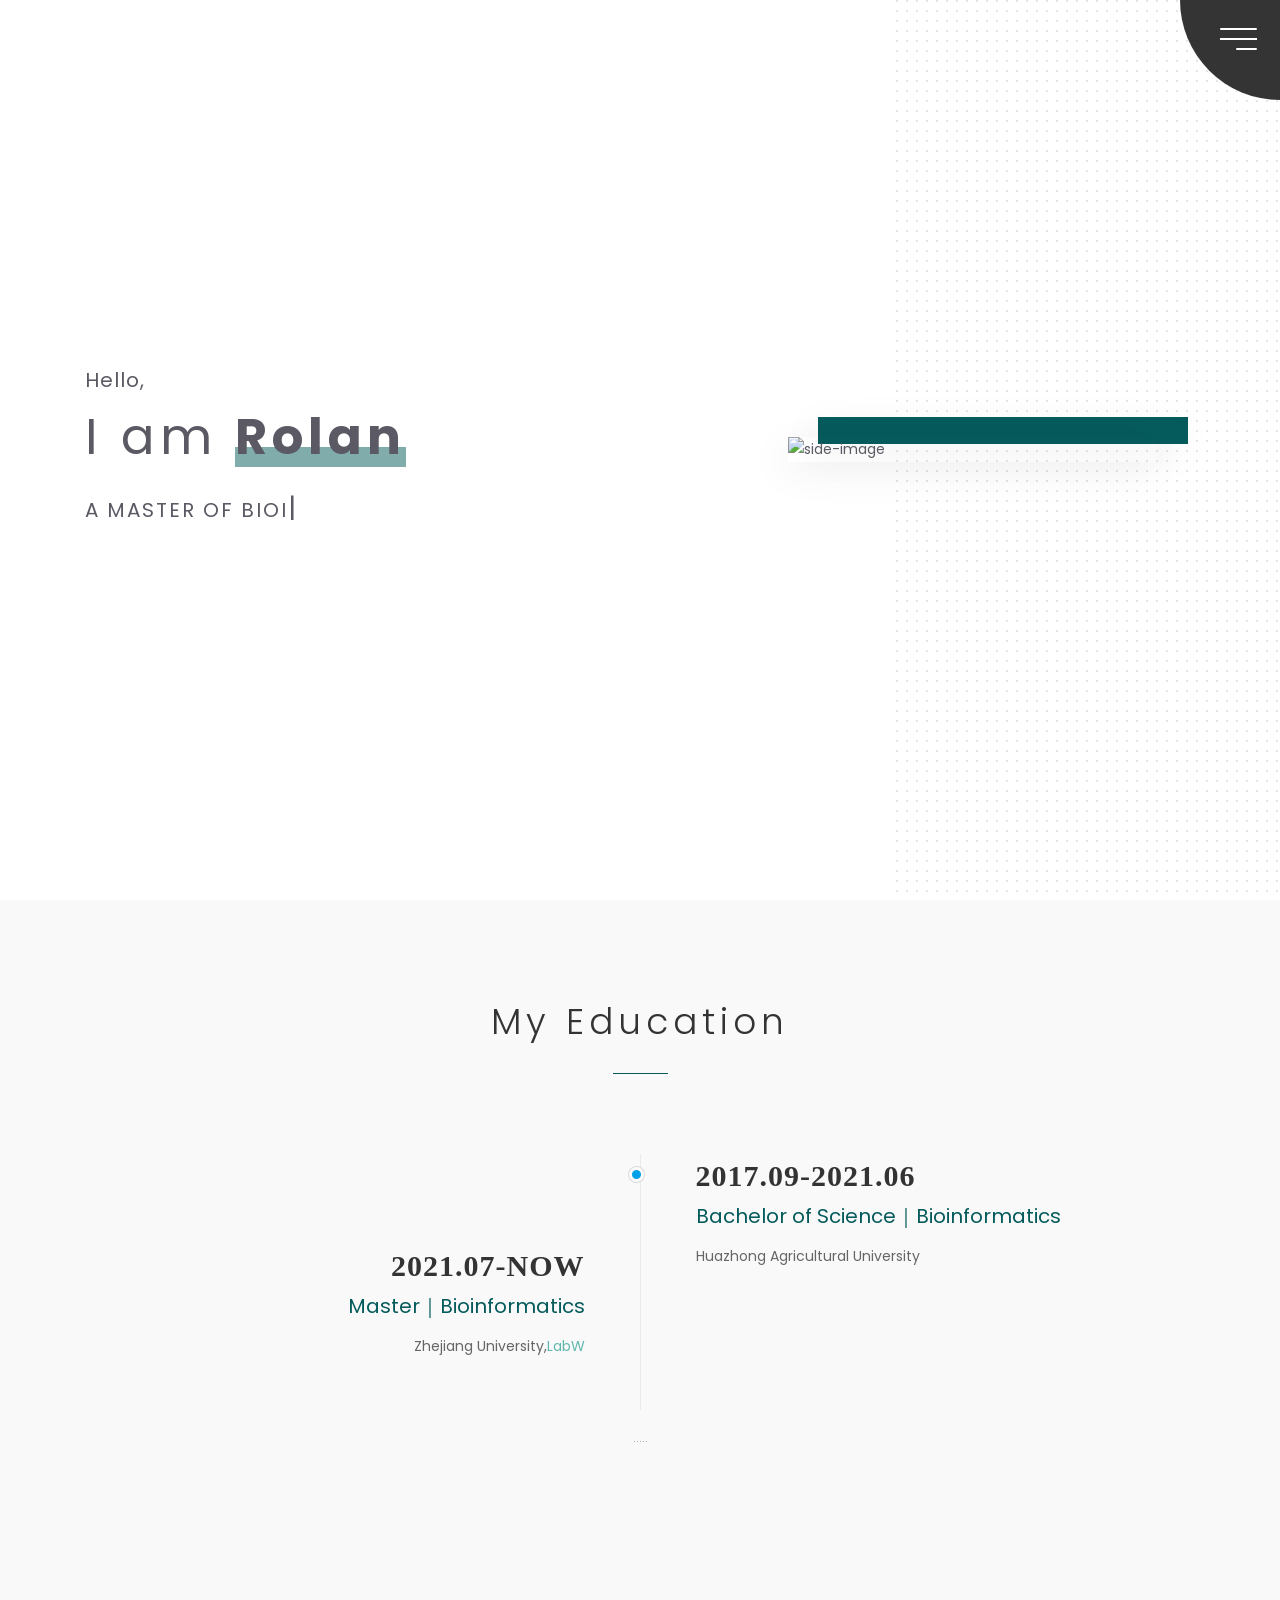
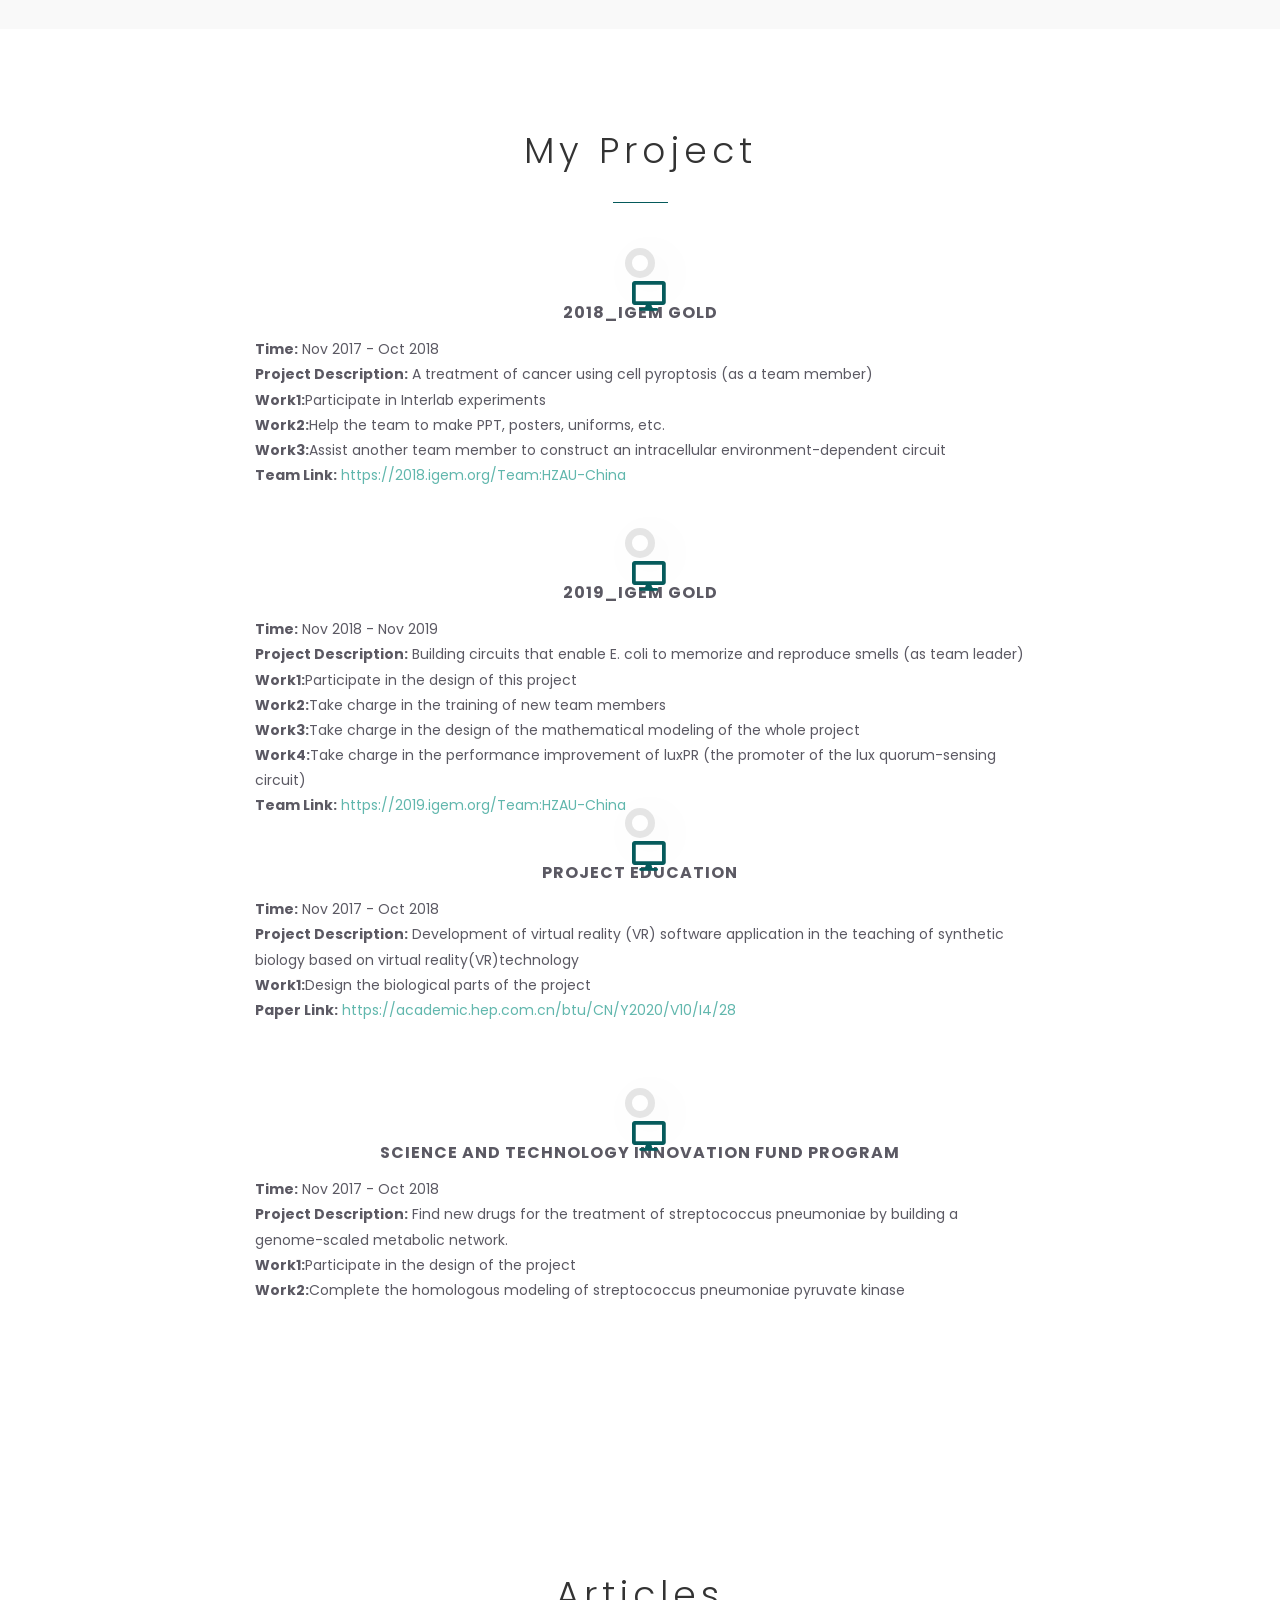
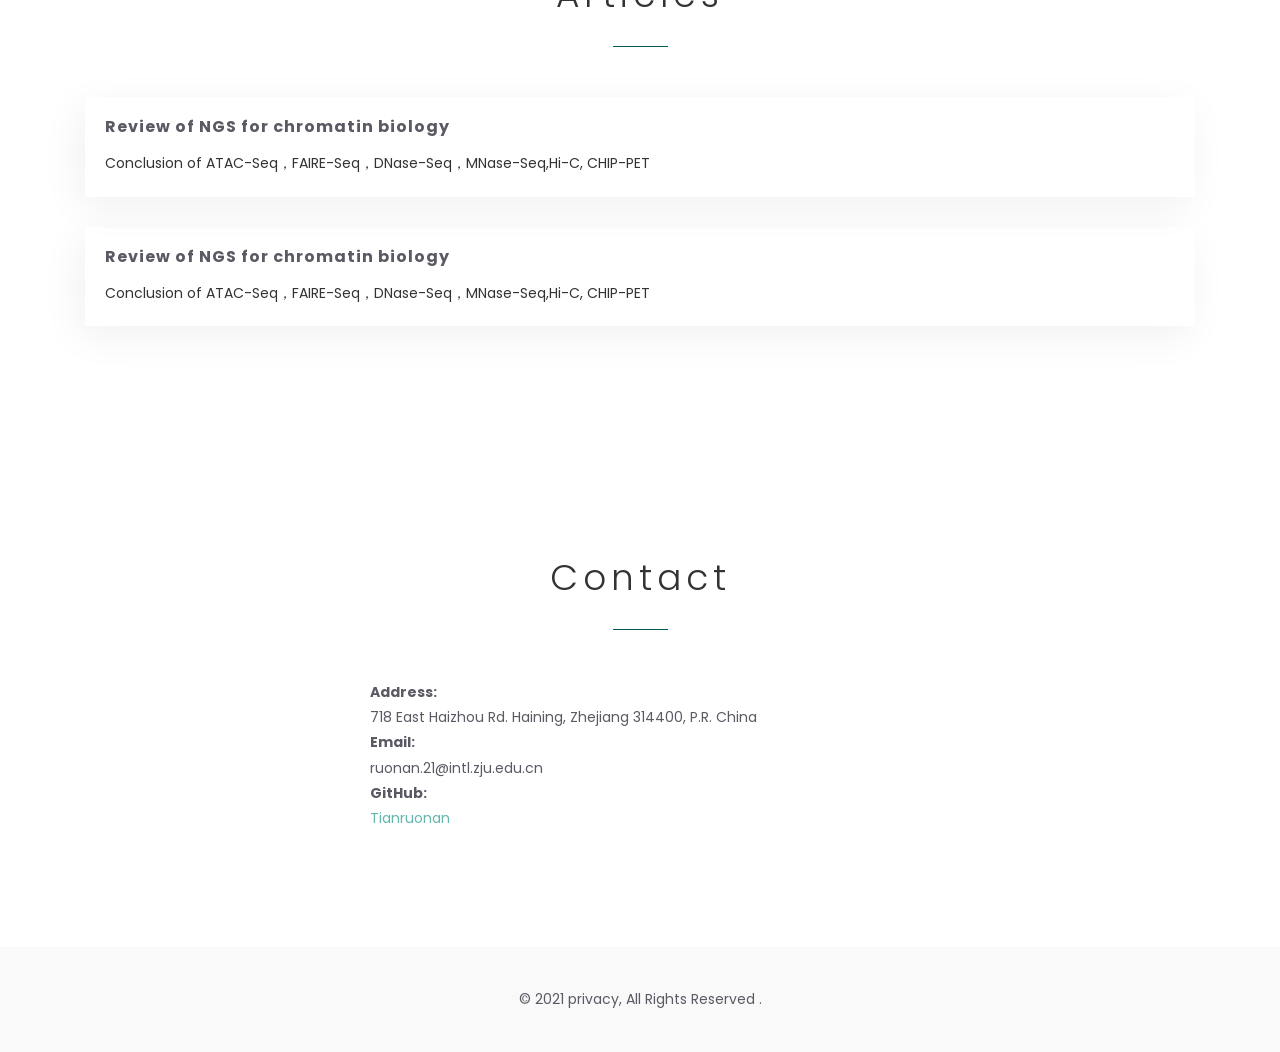
==== index.html @ eda4f37c "Add files via upload" ====
﻿<!DOCTYPE html>
<html lang="en">
<head>
	<meta charset="UTF-8">
	<title>Rolan</title>
	<!-- CSS -->
	<link rel="stylesheet" href="bootstrap/css/bootstrap.min.css">
	<!-- Font Awesome CSS -->
	<link href="css/all.css" rel="stylesheet" media="screen">
	<!--[if lte IE 7]> 
		<script src="js/icons-lte-ie7.js"></script>
	<![endif]-->
	<link href="css/vendor.css" rel="stylesheet">
	<!-- Tigris styles CSS -->
	<link href="css/Tigris.css" rel="stylesheet" media="screen">
	<link href="css/custom.css" rel="stylesheet" media="screen">
	<!--timeline css-->
	<link rel="stylesheet" href="css/time.css">
</head>
<body>

	<!-- Preloader : Start -->

	<div id="loading">
		<div id="loading-center">
			<div class="spinner-grow" role="status">
			  <span class="sr-only">Loading...</span>
			</div>
		</div>
	</div>

	<!-- Preloader : End  -->


	<div class="menu-wrapper">
		<button class="hamburger-menu">
			<span class='hamburger'></span>
			<span class='hamburger-overlay'></span>	
		</button>
		<div class="Menu ham-tilt">
			<ul class="Menu-list" >
				<li class="Menu-list-item">
					<a href="#home">Home</a>
				</li>
				<li class="Menu-list-item">
					<a href="#education">Education</a>
				</li>
				<li class="Menu-list-item">
					<a href="#project">Project</a>
				</li>
				<li class="Menu-list-item">
					<a href="#blog">Blog</a>
				</li>
				<li class="Menu-list-item">
					<a href="#contact">Contact</a>
				</li>
			</ul>
		</div>
	</div>

	<!-- Home Banner : Start -->

	<section id="home" class="home-banner module-image js-height-full">
		
		<div class="hero-banner-content d-flex align-items-center">
			<div class="container">
				<div class="d-table">
					<div class="hero-banner-left d-table-cell w-60 v-align-middle">
						<div class="intro">
							<h3>Hello,</h3>
							<h1>I am <span>Rolan</span></h1>
							<p class="typed" data-elements="Master of Bioinformatics.,Fungirl., Coder">A </p>
						</div>
					</div>
					<div class="hero-banner-right d-table-cell w-40 v-align-middle">
						<div class="hero-right"  id="scene">
							<img  data-depth="0.5" src="images/about.jpg" alt="side-image">
							<span data-depth="1"></span>
						</div>
					</div>
				</div>
			</div>
		</div>	
		
		<canvas class="background"></canvas>
	
	</section>

	<!-- Home Banner : End -->

	<!-- education start -->

	<section id="education" class="module module-gray">
		<div class="container">
			<div class="row">

				<div class="module-header wow fadeInUp">
					<h2 class="module-title"> My Education </h2>
					<div class="module-line"></div>
				</div>

			</div><!-- .row -->
			<!-- timeline start-->
			<div class="about2">
				<div class="wrapper clearfix-time">
					<ul class="clearfix-time">
						<li>
							<h4 class="f30">2017.09-2021.06</h4>
							<span class="span">Bachelor of Science｜Bioinformatics</span>
							<p class="f14">Huazhong Agricultural University</p>
						</li>
						<li>
							<h4 class="f30">2021.07-Now</h4>
							<span class="span">Master｜Bioinformatics</span>
							<p class="f14">Zhejiang University,<a href="https://labw.org/" ><font color="#61b7ad">LabW</font></a></p>
					</ul>
					<div class="future">.....</div>
				</div>
			</div>
			<!-- timeline end-->

		</div><!-- .contaier -->

	</section>

	<!-- education end -->

	<!-- project start -->

	<section id="project" class="module">
		<div class="container">

			<div class="module-header wow fadeInUp">
				<h2 class="module-title"> My Project </h2>
				<div class="module-line"></div>
			</div>

			<div class="row">
				<!--2018_iGEM start-->
				<div class="col-md-6 col-lg-12">
					<div class="iconbox wow fadeInUp">
						<div class="iconbox-icon">
							<i class="fas fa-desktop"></i>
						</div>
						<div class="iconbox-text">
							<h3 class="iconbox-title">2018_iGEM Gold</h3>
							<div class="iconbox-desc">
								<ul class="list-unstyled">
									<li class="text-left"><b>Time:</b> Nov 2017 - Oct 2018</li>
									<li class="text-left"><b>Project Description:</b> A treatment of cancer using cell pyroptosis (as a team member)</li>
									<li class="text-left"><b>Work1:</b>Participate in Interlab experiments</li>
									<li class="text-left"><b>Work2:</b>Help the team to make PPT, posters, uniforms, etc.</li>
									<li class="text-left"><b>Work3:</b>Assist another team member to construct an intracellular environment-dependent circuit</li>
									<li class="text-left"><b>Team Link:</b><a href="http://2018.igem.org/Team:HZAU-China"></a> <font color="#61b7ad"> https://2018.igem.org/Team:HZAU-China</font></li>
									
								  </ul>
							</div>
						</div>
					</div>
				</div>
				<!--2018_iGEM end-->
				<!--2019_iGEM start-->
				<div class="col-md-6 col-lg-12">
					<div class="iconbox wow fadeInUp">
						<div class="iconbox-icon">
							<i class="fas fa-desktop"></i>
						</div>
						<div class="iconbox-text">
							<h3 class="iconbox-title">2019_iGEM Gold</h3>
							<div class="iconbox-desc">
								<ul class="list-unstyled">
									<li class="text-left"><b>Time:</b> Nov 2018 - Nov 2019</li>
									<li class="text-left"><b>Project Description:</b> Building circuits that enable E. coli to memorize and reproduce smells (as team leader)</li>
									<li class="text-left"><b>Work1:</b>Participate in the design of this project</li>
									<li class="text-left"><b>Work2:</b>Take charge in the training of new team members</li>
									<li class="text-left"><b>Work3:</b>Take charge in the design of the mathematical modeling of the whole project</li>
									<li class="text-left"><b>Work4:</b>Take charge in the performance improvement of luxPR (the promoter of the lux quorum-sensing circuit)</li>
									<li class="text-left"><b>Team Link:</b><a href="http://2018.igem.org/Team:HZAU-China"></a> <font color="#61b7ad"> https://2019.igem.org/Team:HZAU-China</font></li>
								  </ul>
							</div>
						</div>
					</div>
				</div>
				<!--2019_iGEM end-->
				<!--vr start-->
				<div class="col-md-6 col-lg-12">
					<div class="iconbox wow fadeInUp">
						<div class="iconbox-icon">
							<i class="fas fa-desktop"></i>
						</div>
						<div class="iconbox-text">
							<h3 class="iconbox-title">Project education</h3>
							<div class="iconbox-desc">
								<ul class="list-unstyled">
									<li class="text-left"><b>Time:</b> Nov 2017 - Oct 2018</li>
									<li class="text-left"><b>Project Description:</b> Development of virtual reality (VR) software application in the teaching of synthetic biology based on virtual reality(VR)technology</li>
									<li class="text-left"><b>Work1:</b>Design the biological parts of the project</li>
									<li class="text-left"><b>Paper Link:</b><a href="https://academic.hep.com.cn/btu/CN/Y2020/V10/I4/28"></a> <font color="#61b7ad"> https://academic.hep.com.cn/btu/CN/Y2020/V10/I4/28</font></li>   
								  </ul>
							</div>
						</div>
					</div>
				</div>
				<!--vr end-->
				<!--srf start-->
				<div class="col-md-6 col-lg-12">
					<div class="iconbox wow fadeInUp">
						<div class="iconbox-icon">
							<i class="fas fa-desktop"></i>
						</div>
						<div class="iconbox-text">
							<h3 class="iconbox-title">Science and Technology Innovation Fund program</h3>
							<div class="iconbox-desc">
								<ul class="list-unstyled">
									<li class="text-left"><b>Time:</b> Nov 2017 - Oct 2018</li>
									<li class="text-left"><b>Project Description:</b> Find new drugs for the treatment of streptococcus pneumoniae by building a genome-scaled metabolic network.</li>
									<li class="text-left"><b>Work1:</b>Participate in the design of the project</li>
									<li class="text-left"><b>Work2:</b>Complete the homologous modeling of streptococcus pneumoniae pyruvate kinase</li>
								  </ul>
							</div>
						</div>
					</div>
				</div>
				<!--srf end-->

			</div><!-- .row -->
		</div><!-- .container -->
	</section>

	<!-- project end -->

	<!-- Blog start -->

	<section id="blog" class="module blog ">
		<div class="container">

			<div class="module-header wow fadeInUp">
				<h2 class="module-title"> Articles </h2>
				<div class="module-line"></div>
			</div>

			<div class="row">
				<div class="col-sm-12">
					<a href="./Review of NGS for chromatin biology.pdf" class="blogList wow fadeInUp">
						<div class="blogList-desc">
							<h3>Review of NGS for chromatin biology</h3>
							<p>Conclusion of ATAC-Seq，FAIRE-Seq，DNase-Seq，MNase-Seq,Hi-C, CHIP-PET</p>
						</div>
					</a>
				</div>
								<div class="col-sm-12">
					<a href="./Review of NGS for chromatin biology.pdf" class="blogList wow fadeInUp">
						<div class="blogList-desc">
							<h3>Review of NGS for chromatin biology</h3>
							<p>Conclusion of ATAC-Seq，FAIRE-Seq，DNase-Seq，MNase-Seq,Hi-C, CHIP-PET</p>
						</div>
					</a>
				</div>

			</div>
		</div><!-- .container -->
	</section>

	<!-- Blog end -->

	<!-- Contact start -->

	<section id="contact" class="module ">
		<div class="container">

			<div class="module-header wow fadeInUp">
				<h2 class="module-title"> Contact </h2>
				<div class="module-line"></div>
			</div>


			<div class="row">

				<div class="col-md-6 offset-md-3">
					<address>
						<strong>Address:</strong><br>
						718 East Haizhou Rd.
						Haining, Zhejiang 314400, P.R. China<br>
						<strong>Email:</strong><br>
						<abbr title="Email"></abbr> ruonan.21@intl.zju.edu.cn<br>
						<strong>GitHub:</strong><br>
						<a href="https://github.com/RuonanTian" ><font color="#61b7ad">Tianruonan</font></a>
	
						<br>

					  </address>
				</div>

			</div><!-- .row -->
		</div><!-- .container -->
	</section>

	<!-- Contact end -->

	<!-- Footer start -->

	<footer id="footer" class="module-gray">
		<div class="container">
			<div class="row">

				<div class="col-sm-12">

					<p class="copyright wow fadeInUp">
						© 2021 privacy, All Rights <a href=#>Reserved </a>.
					</p>

				</div>

			</div><!-- .row -->
		</div><!-- .container -->
	</footer>

	<!-- Footer end -->

	<!-- Scroll-up -->

	<div class="scroll-up">
		<a href="#home" id="scroll-up"><i class="fas fa-arrow-up"></i></a>
	</div>

	<!-- Javascript files -->

	<script src="js/vendor.js"></script>
	
	<!-- Popper JS -->
	<script src="bootstrap/js/popper.js"></script>

	<!-- Latest compiled JavaScript -->
	<script src="bootstrap/js/bootstrap.min.js"></script>

	<!-- Custom scripts -->
	<script src="js/custom.js"></script>
	<script src="js/custom-shuffle-init.js"></script>

</body>
</html>
---- css/all.css ----
.fa,
.fas,
.far,
.fal,
.fab {
  -moz-osx-font-smoothing: grayscale;
  -webkit-font-smoothing: antialiased;
  display: inline-block;
  font-style: normal;
  font-variant: normal;
  text-rendering: auto;
  line-height: 1; }

.fa-lg {
  font-size: 1.33333em;
  line-height: 0.75em;
  vertical-align: -.0667em; }

.fa-xs {
  font-size: .75em; }

.fa-sm {
  font-size: .875em; }

.fa-1x {
  font-size: 1em; }

.fa-2x {
  font-size: 2em; }

.fa-3x {
  font-size: 3em; }

.fa-4x {
  font-size: 4em; }

.fa-5x {
  font-size: 5em; }

.fa-6x {
  font-size: 6em; }

.fa-7x {
  font-size: 7em; }

.fa-8x {
  font-size: 8em; }

.fa-9x {
  font-size: 9em; }

.fa-10x {
  font-size: 10em; }

.fa-fw {
  text-align: center;
  width: 1.25em; }

.fa-ul {
  list-style-type: none;
  margin-left: 2.5em;
  padding-left: 0; }
  .fa-ul > li {
    position: relative; }

.fa-li {
  left: -2em;
  position: absolute;
  text-align: center;
  width: 2em;
  line-height: inherit; }

.fa-border {
  border: solid 0.08em #eee;
  border-radius: .1em;
  padding: .2em .25em .15em; }

.fa-pull-left {
  float: left; }

.fa-pull-right {
  float: right; }

.fa.fa-pull-left,
.fas.fa-pull-left,
.far.fa-pull-left,
.fal.fa-pull-left,
.fab.fa-pull-left {
  margin-right: .3em; }

.fa.fa-pull-right,
.fas.fa-pull-right,
.far.fa-pull-right,
.fal.fa-pull-right,
.fab.fa-pull-right {
  margin-left: .3em; }

.fa-spin {
  -webkit-animation: fa-spin 2s infinite linear;
          animation: fa-spin 2s infinite linear; }

.fa-pulse {
  -webkit-animation: fa-spin 1s infinite steps(8);
          animation: fa-spin 1s infinite steps(8); }

@-webkit-keyframes fa-spin {
  0% {
    -webkit-transform: rotate(0deg);
            transform: rotate(0deg); }
  100% {
    -webkit-transform: rotate(360deg);
            transform: rotate(360deg); } }

@keyframes fa-spin {
  0% {
    -webkit-transform: rotate(0deg);
            transform: rotate(0deg); }
  100% {
    -webkit-transform: rotate(360deg);
            transform: rotate(360deg); } }

.fa-rotate-90 {
  -ms-filter: "progid:DXImageTransform.Microsoft.BasicImage(rotation=1)";
  -webkit-transform: rotate(90deg);
          transform: rotate(90deg); }

.fa-rotate-180 {
  -ms-filter: "progid:DXImageTransform.Microsoft.BasicImage(rotation=2)";
  -webkit-transform: rotate(180deg);
          transform: rotate(180deg); }

.fa-rotate-270 {
  -ms-filter: "progid:DXImageTransform.Microsoft.BasicImage(rotation=3)";
  -webkit-transform: rotate(270deg);
          transform: rotate(270deg); }

.fa-flip-horizontal {
  -ms-filter: "progid:DXImageTransform.Microsoft.BasicImage(rotation=0, mirror=1)";
  -webkit-transform: scale(-1, 1);
          transform: scale(-1, 1); }

.fa-flip-vertical {
  -ms-filter: "progid:DXImageTransform.Microsoft.BasicImage(rotation=2, mirror=1)";
  -webkit-transform: scale(1, -1);
          transform: scale(1, -1); }

.fa-flip-horizontal.fa-flip-vertical {
  -ms-filter: "progid:DXImageTransform.Microsoft.BasicImage(rotation=2, mirror=1)";
  -webkit-transform: scale(-1, -1);
          transform: scale(-1, -1); }

:root .fa-rotate-90,
:root .fa-rotate-180,
:root .fa-rotate-270,
:root .fa-flip-horizontal,
:root .fa-flip-vertical {
  -webkit-filter: none;
          filter: none; }

.fa-stack {
  display: inline-block;
  height: 2em;
  line-height: 2em;
  position: relative;
  vertical-align: middle;
  width: 2.5em; }

.fa-stack-1x,
.fa-stack-2x {
  left: 0;
  position: absolute;
  text-align: center;
  width: 100%; }

.fa-stack-1x {
  line-height: inherit; }

.fa-stack-2x {
  font-size: 2em; }

.fa-inverse {
  color: #fff; }

/* Font Awesome uses the Unicode Private Use Area (PUA) to ensure screen
readers do not read off random characters that represent icons */
.fa-500px:before {
  content: "\f26e"; }

.fa-accessible-icon:before {
  content: "\f368"; }

.fa-accusoft:before {
  content: "\f369"; }

.fa-acquisitions-incorporated:before {
  content: "\f6af"; }

.fa-ad:before {
  content: "\f641"; }

.fa-address-book:before {
  content: "\f2b9"; }

.fa-address-card:before {
  content: "\f2bb"; }

.fa-adjust:before {
  content: "\f042"; }

.fa-adn:before {
  content: "\f170"; }

.fa-adobe:before {
  content: "\f778"; }

.fa-adversal:before {
  content: "\f36a"; }

.fa-affiliatetheme:before {
  content: "\f36b"; }

.fa-air-freshener:before {
  content: "\f5d0"; }

.fa-algolia:before {
  content: "\f36c"; }

.fa-align-center:before {
  content: "\f037"; }

.fa-align-justify:before {
  content: "\f039"; }

.fa-align-left:before {
  content: "\f036"; }

.fa-align-right:before {
  content: "\f038"; }

.fa-alipay:before {
  content: "\f642"; }

.fa-allergies:before {
  content: "\f461"; }

.fa-amazon:before {
  content: "\f270"; }

.fa-amazon-pay:before {
  content: "\f42c"; }

.fa-ambulance:before {
  content: "\f0f9"; }

.fa-american-sign-language-interpreting:before {
  content: "\f2a3"; }

.fa-amilia:before {
  content: "\f36d"; }

.fa-anchor:before {
  content: "\f13d"; }

.fa-android:before {
  content: "\f17b"; }

.fa-angellist:before {
  content: "\f209"; }

.fa-angle-double-down:before {
  content: "\f103"; }

.fa-angle-double-left:before {
  content: "\f100"; }

.fa-angle-double-right:before {
  content: "\f101"; }

.fa-angle-double-up:before {
  content: "\f102"; }

.fa-angle-down:before {
  content: "\f107"; }

.fa-angle-left:before {
  content: "\f104"; }

.fa-angle-right:before {
  content: "\f105"; }

.fa-angle-up:before {
  content: "\f106"; }

.fa-angry:before {
  content: "\f556"; }

.fa-angrycreative:before {
  content: "\f36e"; }

.fa-angular:before {
  content: "\f420"; }

.fa-ankh:before {
  content: "\f644"; }

.fa-app-store:before {
  content: "\f36f"; }

.fa-app-store-ios:before {
  content: "\f370"; }

.fa-apper:before {
  content: "\f371"; }

.fa-apple:before {
  content: "\f179"; }

.fa-apple-alt:before {
  content: "\f5d1"; }

.fa-apple-pay:before {
  content: "\f415"; }

.fa-archive:before {
  content: "\f187"; }

.fa-archway:before {
  content: "\f557"; }

.fa-arrow-alt-circle-down:before {
  content: "\f358"; }

.fa-arrow-alt-circle-left:before {
  content: "\f359"; }

.fa-arrow-alt-circle-right:before {
  content: "\f35a"; }

.fa-arrow-alt-circle-up:before {
  content: "\f35b"; }

.fa-arrow-circle-down:before {
  content: "\f0ab"; }

.fa-arrow-circle-left:before {
  content: "\f0a8"; }

.fa-arrow-circle-right:before {
  content: "\f0a9"; }

.fa-arrow-circle-up:before {
  content: "\f0aa"; }

.fa-arrow-down:before {
  content: "\f063"; }

.fa-arrow-left:before {
  content: "\f060"; }

.fa-arrow-right:before {
  content: "\f061"; }

.fa-arrow-up:before {
  content: "\f062"; }

.fa-arrows-alt:before {
  content: "\f0b2"; }

.fa-arrows-alt-h:before {
  content: "\f337"; }

.fa-arrows-alt-v:before {
  content: "\f338"; }

.fa-artstation:before {
  content: "\f77a"; }

.fa-assistive-listening-systems:before {
  content: "\f2a2"; }

.fa-asterisk:before {
  content: "\f069"; }

.fa-asymmetrik:before {
  content: "\f372"; }

.fa-at:before {
  content: "\f1fa"; }

.fa-atlas:before {
  content: "\f558"; }

.fa-atlassian:before {
  content: "\f77b"; }

.fa-atom:before {
  content: "\f5d2"; }

.fa-audible:before {
  content: "\f373"; }

.fa-audio-description:before {
  content: "\f29e"; }

.fa-autoprefixer:before {
  content: "\f41c"; }

.fa-avianex:before {
  content: "\f374"; }

.fa-aviato:before {
  content: "\f421"; }

.fa-award:before {
  content: "\f559"; }

.fa-aws:before {
  content: "\f375"; }

.fa-baby:before {
  content: "\f77c"; }

.fa-baby-carriage:before {
  content: "\f77d"; }

.fa-backspace:before {
  content: "\f55a"; }

.fa-backward:before {
  content: "\f04a"; }

.fa-balance-scale:before {
  content: "\f24e"; }

.fa-ban:before {
  content: "\f05e"; }

.fa-band-aid:before {
  content: "\f462"; }

.fa-bandcamp:before {
  content: "\f2d5"; }

.fa-barcode:before {
  content: "\f02a"; }

.fa-bars:before {
  content: "\f0c9"; }

.fa-baseball-ball:before {
  content: "\f433"; }

.fa-basketball-ball:before {
  content: "\f434"; }

.fa-bath:before {
  content: "\f2cd"; }

.fa-battery-empty:before {
  content: "\f244"; }

.fa-battery-full:before {
  content: "\f240"; }

.fa-battery-half:before {
  content: "\f242"; }

.fa-battery-quarter:before {
  content: "\f243"; }

.fa-battery-three-quarters:before {
  content: "\f241"; }

.fa-bed:before {
  content: "\f236"; }

.fa-beer:before {
  content: "\f0fc"; }

.fa-behance:before {
  content: "\f1b4"; }

.fa-behance-square:before {
  content: "\f1b5"; }

.fa-bell:before {
  content: "\f0f3"; }

.fa-bell-slash:before {
  content: "\f1f6"; }

.fa-bezier-curve:before {
  content: "\f55b"; }

.fa-bible:before {
  content: "\f647"; }

.fa-bicycle:before {
  content: "\f206"; }

.fa-bimobject:before {
  content: "\f378"; }

.fa-binoculars:before {
  content: "\f1e5"; }

.fa-biohazard:before {
  content: "\f780"; }

.fa-birthday-cake:before {
  content: "\f1fd"; }

.fa-bitbucket:before {
  content: "\f171"; }

.fa-bitcoin:before {
  content: "\f379"; }

.fa-bity:before {
  content: "\f37a"; }

.fa-black-tie:before {
  content: "\f27e"; }

.fa-blackberry:before {
  content: "\f37b"; }

.fa-blender:before {
  content: "\f517"; }

.fa-blender-phone:before {
  content: "\f6b6"; }

.fa-blind:before {
  content: "\f29d"; }

.fa-blog:before {
  content: "\f781"; }

.fa-blogger:before {
  content: "\f37c"; }

.fa-blogger-b:before {
  content: "\f37d"; }

.fa-bluetooth:before {
  content: "\f293"; }

.fa-bluetooth-b:before {
  content: "\f294"; }

.fa-bold:before {
  content: "\f032"; }

.fa-bolt:before {
  content: "\f0e7"; }

.fa-bomb:before {
  content: "\f1e2"; }

.fa-bone:before {
  content: "\f5d7"; }

.fa-bong:before {
  content: "\f55c"; }

.fa-book:before {
  content: "\f02d"; }

.fa-book-dead:before {
  content: "\f6b7"; }

.fa-book-open:before {
  content: "\f518"; }

.fa-book-reader:before {
  content: "\f5da"; }

.fa-bookmark:before {
  content: "\f02e"; }

.fa-bowling-ball:before {
  content: "\f436"; }

.fa-box:before {
  content: "\f466"; }

.fa-box-open:before {
  content: "\f49e"; }

.fa-boxes:before {
  content: "\f468"; }

.fa-braille:before {
  content: "\f2a1"; }

.fa-brain:before {
  content: "\f5dc"; }

.fa-briefcase:before {
  content: "\f0b1"; }

.fa-briefcase-medical:before {
  content: "\f469"; }

.fa-broadcast-tower:before {
  content: "\f519"; }

.fa-broom:before {
  content: "\f51a"; }

.fa-brush:before {
  content: "\f55d"; }

.fa-btc:before {
  content: "\f15a"; }

.fa-bug:before {
  content: "\f188"; }

.fa-building:before {
  content: "\f1ad"; }

.fa-bullhorn:before {
  content: "\f0a1"; }

.fa-bullseye:before {
  content: "\f140"; }

.fa-burn:before {
  content: "\f46a"; }

.fa-buromobelexperte:before {
  content: "\f37f"; }

.fa-bus:before {
  content: "\f207"; }

.fa-bus-alt:before {
  content: "\f55e"; }

.fa-business-time:before {
  content: "\f64a"; }

.fa-buysellads:before {
  content: "\f20d"; }

.fa-calculator:before {
  content: "\f1ec"; }

.fa-calendar:before {
  content: "\f133"; }

.fa-calendar-alt:before {
  content: "\f073"; }

.fa-calendar-check:before {
  content: "\f274"; }

.fa-calendar-day:before {
  content: "\f783"; }

.fa-calendar-minus:before {
  content: "\f272"; }

.fa-calendar-plus:before {
  content: "\f271"; }

.fa-calendar-times:before {
  content: "\f273"; }

.fa-calendar-week:before {
  content: "\f784"; }

.fa-camera:before {
  content: "\f030"; }

.fa-camera-retro:before {
  content: "\f083"; }

.fa-campground:before {
  content: "\f6bb"; }

.fa-canadian-maple-leaf:before {
  content: "\f785"; }

.fa-candy-cane:before {
  content: "\f786"; }

.fa-cannabis:before {
  content: "\f55f"; }

.fa-capsules:before {
  content: "\f46b"; }

.fa-car:before {
  content: "\f1b9"; }

.fa-car-alt:before {
  content: "\f5de"; }

.fa-car-battery:before {
  content: "\f5df"; }

.fa-car-crash:before {
  content: "\f5e1"; }

.fa-car-side:before {
  content: "\f5e4"; }

.fa-caret-down:before {
  content: "\f0d7"; }

.fa-caret-left:before {
  content: "\f0d9"; }

.fa-caret-right:before {
  content: "\f0da"; }

.fa-caret-square-down:before {
  content: "\f150"; }

.fa-caret-square-left:before {
  content: "\f191"; }

.fa-caret-square-right:before {
  content: "\f152"; }

.fa-caret-square-up:before {
  content: "\f151"; }

.fa-caret-up:before {
  content: "\f0d8"; }

.fa-carrot:before {
  content: "\f787"; }

.fa-cart-arrow-down:before {
  content: "\f218"; }

.fa-cart-plus:before {
  content: "\f217"; }

.fa-cash-register:before {
  content: "\f788"; }

.fa-cat:before {
  content: "\f6be"; }

.fa-cc-amazon-pay:before {
  content: "\f42d"; }

.fa-cc-amex:before {
  content: "\f1f3"; }

.fa-cc-apple-pay:before {
  content: "\f416"; }

.fa-cc-diners-club:before {
  content: "\f24c"; }

.fa-cc-discover:before {
  content: "\f1f2"; }

.fa-cc-jcb:before {
  content: "\f24b"; }

.fa-cc-mastercard:before {
  content: "\f1f1"; }

.fa-cc-paypal:before {
  content: "\f1f4"; }

.fa-cc-stripe:before {
  content: "\f1f5"; }

.fa-cc-visa:before {
  content: "\f1f0"; }

.fa-centercode:before {
  content: "\f380"; }

.fa-centos:before {
  content: "\f789"; }

.fa-certificate:before {
  content: "\f0a3"; }

.fa-chair:before {
  content: "\f6c0"; }

.fa-chalkboard:before {
  content: "\f51b"; }

.fa-chalkboard-teacher:before {
  content: "\f51c"; }

.fa-charging-station:before {
  content: "\f5e7"; }

.fa-chart-area:before {
  content: "\f1fe"; }

.fa-chart-bar:before {
  content: "\f080"; }

.fa-chart-line:before {
  content: "\f201"; }

.fa-chart-pie:before {
  content: "\f200"; }

.fa-check:before {
  content: "\f00c"; }

.fa-check-circle:before {
  content: "\f058"; }

.fa-check-double:before {
  content: "\f560"; }

.fa-check-square:before {
  content: "\f14a"; }

.fa-chess:before {
  content: "\f439"; }

.fa-chess-bishop:before {
  content: "\f43a"; }

.fa-chess-board:before {
  content: "\f43c"; }

.fa-chess-king:before {
  content: "\f43f"; }

.fa-chess-knight:before {
  content: "\f441"; }

.fa-chess-pawn:before {
  content: "\f443"; }

.fa-chess-queen:before {
  content: "\f445"; }

.fa-chess-rook:before {
  content: "\f447"; }

.fa-chevron-circle-down:before {
  content: "\f13a"; }

.fa-chevron-circle-left:before {
  content: "\f137"; }

.fa-chevron-circle-right:before {
  content: "\f138"; }

.fa-chevron-circle-up:before {
  content: "\f139"; }

.fa-chevron-down:before {
  content: "\f078"; }

.fa-chevron-left:before {
  content: "\f053"; }

.fa-chevron-right:before {
  content: "\f054"; }

.fa-chevron-up:before {
  content: "\f077"; }

.fa-child:before {
  content: "\f1ae"; }

.fa-chrome:before {
  content: "\f268"; }

.fa-church:before {
  content: "\f51d"; }

.fa-circle:before {
  content: "\f111"; }

.fa-circle-notch:before {
  content: "\f1ce"; }

.fa-city:before {
  content: "\f64f"; }

.fa-clipboard:before {
  content: "\f328"; }

.fa-clipboard-check:before {
  content: "\f46c"; }

.fa-clipboard-list:before {
  content: "\f46d"; }

.fa-clock:before {
  content: "\f017"; }

.fa-clone:before {
  content: "\f24d"; }

.fa-closed-captioning:before {
  content: "\f20a"; }

.fa-cloud:before {
  content: "\f0c2"; }

.fa-cloud-download-alt:before {
  content: "\f381"; }

.fa-cloud-meatball:before {
  content: "\f73b"; }

.fa-cloud-moon:before {
  content: "\f6c3"; }

.fa-cloud-moon-rain:before {
  content: "\f73c"; }

.fa-cloud-rain:before {
  content: "\f73d"; }

.fa-cloud-showers-heavy:before {
  content: "\f740"; }

.fa-cloud-sun:before {
  content: "\f6c4"; }

.fa-cloud-sun-rain:before {
  content: "\f743"; }

.fa-cloud-upload-alt:before {
  content: "\f382"; }

.fa-cloudscale:before {
  content: "\f383"; }

.fa-cloudsmith:before {
  content: "\f384"; }

.fa-cloudversify:before {
  content: "\f385"; }

.fa-cocktail:before {
  content: "\f561"; }

.fa-code:before {
  content: "\f121"; }

.fa-code-branch:before {
  content: "\f126"; }

.fa-codepen:before {
  content: "\f1cb"; }

.fa-codiepie:before {
  content: "\f284"; }

.fa-coffee:before {
  content: "\f0f4"; }

.fa-cog:before {
  content: "\f013"; }

.fa-cogs:before {
  content: "\f085"; }

.fa-coins:before {
  content: "\f51e"; }

.fa-columns:before {
  content: "\f0db"; }

.fa-comment:before {
  content: "\f075"; }

.fa-comment-alt:before {
  content: "\f27a"; }

.fa-comment-dollar:before {
  content: "\f651"; }

.fa-comment-dots:before {
  content: "\f4ad"; }

.fa-comment-slash:before {
  content: "\f4b3"; }

.fa-comments:before {
  content: "\f086"; }

.fa-comments-dollar:before {
  content: "\f653"; }

.fa-compact-disc:before {
  content: "\f51f"; }

.fa-compass:before {
  content: "\f14e"; }

.fa-compress:before {
  content: "\f066"; }

.fa-compress-arrows-alt:before {
  content: "\f78c"; }

.fa-concierge-bell:before {
  content: "\f562"; }

.fa-confluence:before {
  content: "\f78d"; }

.fa-connectdevelop:before {
  content: "\f20e"; }

.fa-contao:before {
  content: "\f26d"; }

.fa-cookie:before {
  content: "\f563"; }

.fa-cookie-bite:before {
  content: "\f564"; }

.fa-copy:before {
  content: "\f0c5"; }

.fa-copyright:before {
  content: "\f1f9"; }

.fa-couch:before {
  content: "\f4b8"; }

.fa-cpanel:before {
  content: "\f388"; }

.fa-creative-commons:before {
  content: "\f25e"; }

.fa-creative-commons-by:before {
  content: "\f4e7"; }

.fa-creative-commons-nc:before {
  content: "\f4e8"; }

.fa-creative-commons-nc-eu:before {
  content: "\f4e9"; }

.fa-creative-commons-nc-jp:before {
  content: "\f4ea"; }

.fa-creative-commons-nd:before {
  content: "\f4eb"; }

.fa-creative-commons-pd:before {
  content: "\f4ec"; }

.fa-creative-commons-pd-alt:before {
  content: "\f4ed"; }

.fa-creative-commons-remix:before {
  content: "\f4ee"; }

.fa-creative-commons-sa:before {
  content: "\f4ef"; }

.fa-creative-commons-sampling:before {
  content: "\f4f0"; }

.fa-creative-commons-sampling-plus:before {
  content: "\f4f1"; }

.fa-creative-commons-share:before {
  content: "\f4f2"; }

.fa-creative-commons-zero:before {
  content: "\f4f3"; }

.fa-credit-card:before {
  content: "\f09d"; }

.fa-critical-role:before {
  content: "\f6c9"; }

.fa-crop:before {
  content: "\f125"; }

.fa-crop-alt:before {
  content: "\f565"; }

.fa-cross:before {
  content: "\f654"; }

.fa-crosshairs:before {
  content: "\f05b"; }

.fa-crow:before {
  content: "\f520"; }

.fa-crown:before {
  content: "\f521"; }

.fa-css3:before {
  content: "\f13c"; }

.fa-css3-alt:before {
  content: "\f38b"; }

.fa-cube:before {
  content: "\f1b2"; }

.fa-cubes:before {
  content: "\f1b3"; }

.fa-cut:before {
  content: "\f0c4"; }

.fa-cuttlefish:before {
  content: "\f38c"; }

.fa-d-and-d:before {
  content: "\f38d"; }

.fa-d-and-d-beyond:before {
  content: "\f6ca"; }

.fa-dashcube:before {
  content: "\f210"; }

.fa-database:before {
  content: "\f1c0"; }

.fa-deaf:before {
  content: "\f2a4"; }

.fa-delicious:before {
  content: "\f1a5"; }

.fa-democrat:before {
  content: "\f747"; }

.fa-deploydog:before {
  content: "\f38e"; }

.fa-deskpro:before {
  content: "\f38f"; }

.fa-desktop:before {
  content: "\f108"; }

.fa-dev:before {
  content: "\f6cc"; }

.fa-deviantart:before {
  content: "\f1bd"; }

.fa-dharmachakra:before {
  content: "\f655"; }

.fa-dhl:before {
  content: "\f790"; }

.fa-diagnoses:before {
  content: "\f470"; }

.fa-diaspora:before {
  content: "\f791"; }

.fa-dice:before {
  content: "\f522"; }

.fa-dice-d20:before {
  content: "\f6cf"; }

.fa-dice-d6:before {
  content: "\f6d1"; }

.fa-dice-five:before {
  content: "\f523"; }

.fa-dice-four:before {
  content: "\f524"; }

.fa-dice-one:before {
  content: "\f525"; }

.fa-dice-six:before {
  content: "\f526"; }

.fa-dice-three:before {
  content: "\f527"; }

.fa-dice-two:before {
  content: "\f528"; }

.fa-digg:before {
  content: "\f1a6"; }

.fa-digital-ocean:before {
  content: "\f391"; }

.fa-digital-tachograph:before {
  content: "\f566"; }

.fa-directions:before {
  content: "\f5eb"; }

.fa-discord:before {
  content: "\f392"; }

.fa-discourse:before {
  content: "\f393"; }

.fa-divide:before {
  content: "\f529"; }

.fa-dizzy:before {
  content: "\f567"; }

.fa-dna:before {
  content: "\f471"; }

.fa-dochub:before {
  content: "\f394"; }

.fa-docker:before {
  content: "\f395"; }

.fa-dog:before {
  content: "\f6d3"; }

.fa-dollar-sign:before {
  content: "\f155"; }

.fa-dolly:before {
  content: "\f472"; }

.fa-dolly-flatbed:before {
  content: "\f474"; }

.fa-donate:before {
  content: "\f4b9"; }

.fa-door-closed:before {
  content: "\f52a"; }

.fa-door-open:before {
  content: "\f52b"; }

.fa-dot-circle:before {
  content: "\f192"; }

.fa-dove:before {
  content: "\f4ba"; }

.fa-download:before {
  content: "\f019"; }

.fa-draft2digital:before {
  content: "\f396"; }

.fa-drafting-compass:before {
  content: "\f568"; }

.fa-dragon:before {
  content: "\f6d5"; }

.fa-draw-polygon:before {
  content: "\f5ee"; }

.fa-dribbble:before {
  content: "\f17d"; }

.fa-dribbble-square:before {
  content: "\f397"; }

.fa-dropbox:before {
  content: "\f16b"; }

.fa-drum:before {
  content: "\f569"; }

.fa-drum-steelpan:before {
  content: "\f56a"; }

.fa-drumstick-bite:before {
  content: "\f6d7"; }

.fa-drupal:before {
  content: "\f1a9"; }

.fa-dumbbell:before {
  content: "\f44b"; }

.fa-dumpster:before {
  content: "\f793"; }

.fa-dumpster-fire:before {
  content: "\f794"; }

.fa-dungeon:before {
  content: "\f6d9"; }

.fa-dyalog:before {
  content: "\f399"; }

.fa-earlybirds:before {
  content: "\f39a"; }

.fa-ebay:before {
  content: "\f4f4"; }

.fa-edge:before {
  content: "\f282"; }

.fa-edit:before {
  content: "\f044"; }

.fa-eject:before {
  content: "\f052"; }

.fa-elementor:before {
  content: "\f430"; }

.fa-ellipsis-h:before {
  content: "\f141"; }

.fa-ellipsis-v:before {
  content: "\f142"; }

.fa-ello:before {
  content: "\f5f1"; }

.fa-ember:before {
  content: "\f423"; }

.fa-empire:before {
  content: "\f1d1"; }

.fa-envelope:before {
  content: "\f0e0"; }

.fa-envelope-open:before {
  content: "\f2b6"; }

.fa-envelope-open-text:before {
  content: "\f658"; }

.fa-envelope-square:before {
  content: "\f199"; }

.fa-envira:before {
  content: "\f299"; }

.fa-equals:before {
  content: "\f52c"; }

.fa-eraser:before {
  content: "\f12d"; }

.fa-erlang:before {
  content: "\f39d"; }

.fa-ethereum:before {
  content: "\f42e"; }

.fa-ethernet:before {
  content: "\f796"; }

.fa-etsy:before {
  content: "\f2d7"; }

.fa-euro-sign:before {
  content: "\f153"; }

.fa-exchange-alt:before {
  content: "\f362"; }

.fa-exclamation:before {
  content: "\f12a"; }

.fa-exclamation-circle:before {
  content: "\f06a"; }

.fa-exclamation-triangle:before {
  content: "\f071"; }

.fa-expand:before {
  content: "\f065"; }

.fa-expand-arrows-alt:before {
  content: "\f31e"; }

.fa-expeditedssl:before {
  content: "\f23e"; }

.fa-external-link-alt:before {
  content: "\f35d"; }

.fa-external-link-square-alt:before {
  content: "\f360"; }

.fa-eye:before {
  content: "\f06e"; }

.fa-eye-dropper:before {
  content: "\f1fb"; }

.fa-eye-slash:before {
  content: "\f070"; }

.fa-facebook:before {
  content: "\f09a"; }

.fa-facebook-f:before {
  content: "\f39e"; }

.fa-facebook-messenger:before {
  content: "\f39f"; }

.fa-facebook-square:before {
  content: "\f082"; }

.fa-fantasy-flight-games:before {
  content: "\f6dc"; }

.fa-fast-backward:before {
  content: "\f049"; }

.fa-fast-forward:before {
  content: "\f050"; }

.fa-fax:before {
  content: "\f1ac"; }

.fa-feather:before {
  content: "\f52d"; }

.fa-feather-alt:before {
  content: "\f56b"; }

.fa-fedex:before {
  content: "\f797"; }

.fa-fedora:before {
  content: "\f798"; }

.fa-female:before {
  content: "\f182"; }

.fa-fighter-jet:before {
  content: "\f0fb"; }

.fa-figma:before {
  content: "\f799"; }

.fa-file:before {
  content: "\f15b"; }

.fa-file-alt:before {
  content: "\f15c"; }

.fa-file-archive:before {
  content: "\f1c6"; }

.fa-file-audio:before {
  content: "\f1c7"; }

.fa-file-code:before {
  content: "\f1c9"; }

.fa-file-contract:before {
  content: "\f56c"; }

.fa-file-csv:before {
  content: "\f6dd"; }

.fa-file-download:before {
  content: "\f56d"; }

.fa-file-excel:before {
  content: "\f1c3"; }

.fa-file-export:before {
  content: "\f56e"; }

.fa-file-image:before {
  content: "\f1c5"; }

.fa-file-import:before {
  content: "\f56f"; }

.fa-file-invoice:before {
  content: "\f570"; }

.fa-file-invoice-dollar:before {
  content: "\f571"; }

.fa-file-medical:before {
  content: "\f477"; }

.fa-file-medical-alt:before {
  content: "\f478"; }

.fa-file-pdf:before {
  content: "\f1c1"; }

.fa-file-powerpoint:before {
  content: "\f1c4"; }

.fa-file-prescription:before {
  content: "\f572"; }

.fa-file-signature:before {
  content: "\f573"; }

.fa-file-upload:before {
  content: "\f574"; }

.fa-file-video:before {
  content: "\f1c8"; }

.fa-file-word:before {
  content: "\f1c2"; }

.fa-fill:before {
  content: "\f575"; }

.fa-fill-drip:before {
  content: "\f576"; }

.fa-film:before {
  content: "\f008"; }

.fa-filter:before {
  content: "\f0b0"; }

.fa-fingerprint:before {
  content: "\f577"; }

.fa-fire:before {
  content: "\f06d"; }

.fa-fire-alt:before {
  content: "\f7e4"; }

.fa-fire-extinguisher:before {
  content: "\f134"; }

.fa-firefox:before {
  content: "\f269"; }

.fa-first-aid:before {
  content: "\f479"; }

.fa-first-order:before {
  content: "\f2b0"; }

.fa-first-order-alt:before {
  content: "\f50a"; }

.fa-firstdraft:before {
  content: "\f3a1"; }

.fa-fish:before {
  content: "\f578"; }

.fa-fist-raised:before {
  content: "\f6de"; }

.fa-flag:before {
  content: "\f024"; }

.fa-flag-checkered:before {
  content: "\f11e"; }

.fa-flag-usa:before {
  content: "\f74d"; }

.fa-flask:before {
  content: "\f0c3"; }

.fa-flickr:before {
  content: "\f16e"; }

.fa-flipboard:before {
  content: "\f44d"; }

.fa-flushed:before {
  content: "\f579"; }

.fa-fly:before {
  content: "\f417"; }

.fa-folder:before {
  content: "\f07b"; }

.fa-folder-minus:before {
  content: "\f65d"; }

.fa-folder-open:before {
  content: "\f07c"; }

.fa-folder-plus:before {
  content: "\f65e"; }

.fa-font:before {
  content: "\f031"; }

.fa-font-awesome:before {
  content: "\f2b4"; }

.fa-font-awesome-alt:before {
  content: "\f35c"; }

.fa-font-awesome-flag:before {
  content: "\f425"; }

.fa-font-awesome-logo-full:before {
  content: "\f4e6"; }

.fa-fonticons:before {
  content: "\f280"; }

.fa-fonticons-fi:before {
  content: "\f3a2"; }

.fa-football-ball:before {
  content: "\f44e"; }

.fa-fort-awesome:before {
  content: "\f286"; }

.fa-fort-awesome-alt:before {
  content: "\f3a3"; }

.fa-forumbee:before {
  content: "\f211"; }

.fa-forward:before {
  content: "\f04e"; }

.fa-foursquare:before {
  content: "\f180"; }

.fa-free-code-camp:before {
  content: "\f2c5"; }

.fa-freebsd:before {
  content: "\f3a4"; }

.fa-frog:before {
  content: "\f52e"; }

.fa-frown:before {
  content: "\f119"; }

.fa-frown-open:before {
  content: "\f57a"; }

.fa-fulcrum:before {
  content: "\f50b"; }

.fa-funnel-dollar:before {
  content: "\f662"; }

.fa-futbol:before {
  content: "\f1e3"; }

.fa-galactic-republic:before {
  content: "\f50c"; }

.fa-galactic-senate:before {
  content: "\f50d"; }

.fa-gamepad:before {
  content: "\f11b"; }

.fa-gas-pump:before {
  content: "\f52f"; }

.fa-gavel:before {
  content: "\f0e3"; }

.fa-gem:before {
  content: "\f3a5"; }

.fa-genderless:before {
  content: "\f22d"; }

.fa-get-pocket:before {
  content: "\f265"; }

.fa-gg:before {
  content: "\f260"; }

.fa-gg-circle:before {
  content: "\f261"; }

.fa-ghost:before {
  content: "\f6e2"; }

.fa-gift:before {
  content: "\f06b"; }

.fa-gifts:before {
  content: "\f79c"; }

.fa-git:before {
  content: "\f1d3"; }

.fa-git-square:before {
  content: "\f1d2"; }

.fa-github:before {
  content: "\f09b"; }

.fa-github-alt:before {
  content: "\f113"; }

.fa-github-square:before {
  content: "\f092"; }

.fa-gitkraken:before {
  content: "\f3a6"; }

.fa-gitlab:before {
  content: "\f296"; }

.fa-gitter:before {
  content: "\f426"; }

.fa-glass-cheers:before {
  content: "\f79f"; }

.fa-glass-martini:before {
  content: "\f000"; }

.fa-glass-martini-alt:before {
  content: "\f57b"; }

.fa-glass-whiskey:before {
  content: "\f7a0"; }

.fa-glasses:before {
  content: "\f530"; }

.fa-glide:before {
  content: "\f2a5"; }

.fa-glide-g:before {
  content: "\f2a6"; }

.fa-globe:before {
  content: "\f0ac"; }

.fa-globe-africa:before {
  content: "\f57c"; }

.fa-globe-americas:before {
  content: "\f57d"; }

.fa-globe-asia:before {
  content: "\f57e"; }

.fa-globe-europe:before {
  content: "\f7a2"; }

.fa-gofore:before {
  content: "\f3a7"; }

.fa-golf-ball:before {
  content: "\f450"; }

.fa-goodreads:before {
  content: "\f3a8"; }

.fa-goodreads-g:before {
  content: "\f3a9"; }

.fa-google:before {
  content: "\f1a0"; }

.fa-google-drive:before {
  content: "\f3aa"; }

.fa-google-play:before {
  content: "\f3ab"; }

.fa-google-plus:before {
  content: "\f2b3"; }

.fa-google-plus-g:before {
  content: "\f0d5"; }

.fa-google-plus-square:before {
  content: "\f0d4"; }

.fa-google-wallet:before {
  content: "\f1ee"; }

.fa-gopuram:before {
  content: "\f664"; }

.fa-graduation-cap:before {
  content: "\f19d"; }

.fa-gratipay:before {
  content: "\f184"; }

.fa-grav:before {
  content: "\f2d6"; }

.fa-greater-than:before {
  content: "\f531"; }

.fa-greater-than-equal:before {
  content: "\f532"; }

.fa-grimace:before {
  content: "\f57f"; }

.fa-grin:before {
  content: "\f580"; }

.fa-grin-alt:before {
  content: "\f581"; }

.fa-grin-beam:before {
  content: "\f582"; }

.fa-grin-beam-sweat:before {
  content: "\f583"; }

.fa-grin-hearts:before {
  content: "\f584"; }

.fa-grin-squint:before {
  content: "\f585"; }

.fa-grin-squint-tears:before {
  content: "\f586"; }

.fa-grin-stars:before {
  content: "\f587"; }

.fa-grin-tears:before {
  content: "\f588"; }

.fa-grin-tongue:before {
  content: "\f589"; }

.fa-grin-tongue-squint:before {
  content: "\f58a"; }

.fa-grin-tongue-wink:before {
  content: "\f58b"; }

.fa-grin-wink:before {
  content: "\f58c"; }

.fa-grip-horizontal:before {
  content: "\f58d"; }

.fa-grip-lines:before {
  content: "\f7a4"; }

.fa-grip-lines-vertical:before {
  content: "\f7a5"; }

.fa-grip-vertical:before {
  content: "\f58e"; }

.fa-gripfire:before {
  content: "\f3ac"; }

.fa-grunt:before {
  content: "\f3ad"; }

.fa-guitar:before {
  content: "\f7a6"; }

.fa-gulp:before {
  content: "\f3ae"; }

.fa-h-square:before {
  content: "\f0fd"; }

.fa-hacker-news:before {
  content: "\f1d4"; }

.fa-hacker-news-square:before {
  content: "\f3af"; }

.fa-hackerrank:before {
  content: "\f5f7"; }

.fa-hammer:before {
  content: "\f6e3"; }

.fa-hamsa:before {
  content: "\f665"; }

.fa-hand-holding:before {
  content: "\f4bd"; }

.fa-hand-holding-heart:before {
  content: "\f4be"; }

.fa-hand-holding-usd:before {
  content: "\f4c0"; }

.fa-hand-lizard:before {
  content: "\f258"; }

.fa-hand-paper:before {
  content: "\f256"; }

.fa-hand-peace:before {
  content: "\f25b"; }

.fa-hand-point-down:before {
  content: "\f0a7"; }

.fa-hand-point-left:before {
  content: "\f0a5"; }

.fa-hand-point-right:before {
  content: "\f0a4"; }

.fa-hand-point-up:before {
  content: "\f0a6"; }

.fa-hand-pointer:before {
  content: "\f25a"; }

.fa-hand-rock:before {
  content: "\f255"; }

.fa-hand-scissors:before {
  content: "\f257"; }

.fa-hand-spock:before {
  content: "\f259"; }

.fa-hands:before {
  content: "\f4c2"; }

.fa-hands-helping:before {
  content: "\f4c4"; }

.fa-handshake:before {
  content: "\f2b5"; }

.fa-hanukiah:before {
  content: "\f6e6"; }

.fa-hashtag:before {
  content: "\f292"; }

.fa-hat-wizard:before {
  content: "\f6e8"; }

.fa-haykal:before {
  content: "\f666"; }

.fa-hdd:before {
  content: "\f0a0"; }

.fa-heading:before {
  content: "\f1dc"; }

.fa-headphones:before {
  content: "\f025"; }

.fa-headphones-alt:before {
  content: "\f58f"; }

.fa-headset:before {
  content: "\f590"; }

.fa-heart:before {
  content: "\f004"; }

.fa-heart-broken:before {
  content: "\f7a9"; }

.fa-heartbeat:before {
  content: "\f21e"; }

.fa-helicopter:before {
  content: "\f533"; }

.fa-highlighter:before {
  content: "\f591"; }

.fa-hiking:before {
  content: "\f6ec"; }

.fa-hippo:before {
  content: "\f6ed"; }

.fa-hips:before {
  content: "\f452"; }

.fa-hire-a-helper:before {
  content: "\f3b0"; }

.fa-history:before {
  content: "\f1da"; }

.fa-hockey-puck:before {
  content: "\f453"; }

.fa-holly-berry:before {
  content: "\f7aa"; }

.fa-home:before {
  content: "\f015"; }

.fa-hooli:before {
  content: "\f427"; }

.fa-hornbill:before {
  content: "\f592"; }

.fa-horse:before {
  content: "\f6f0"; }

.fa-horse-head:before {
  content: "\f7ab"; }

.fa-hospital:before {
  content: "\f0f8"; }

.fa-hospital-alt:before {
  content: "\f47d"; }

.fa-hospital-symbol:before {
  content: "\f47e"; }

.fa-hot-tub:before {
  content: "\f593"; }

.fa-hotel:before {
  content: "\f594"; }

.fa-hotjar:before {
  content: "\f3b1"; }

.fa-hourglass:before {
  content: "\f254"; }

.fa-hourglass-end:before {
  content: "\f253"; }

.fa-hourglass-half:before {
  content: "\f252"; }

.fa-hourglass-start:before {
  content: "\f251"; }

.fa-house-damage:before {
  content: "\f6f1"; }

.fa-houzz:before {
  content: "\f27c"; }

.fa-hryvnia:before {
  content: "\f6f2"; }

.fa-html5:before {
  content: "\f13b"; }

.fa-hubspot:before {
  content: "\f3b2"; }

.fa-i-cursor:before {
  content: "\f246"; }

.fa-icicles:before {
  content: "\f7ad"; }

.fa-id-badge:before {
  content: "\f2c1"; }

.fa-id-card:before {
  content: "\f2c2"; }

.fa-id-card-alt:before {
  content: "\f47f"; }

.fa-igloo:before {
  content: "\f7ae"; }

.fa-image:before {
  content: "\f03e"; }

.fa-images:before {
  content: "\f302"; }

.fa-imdb:before {
  content: "\f2d8"; }

.fa-inbox:before {
  content: "\f01c"; }

.fa-indent:before {
  content: "\f03c"; }

.fa-industry:before {
  content: "\f275"; }

.fa-infinity:before {
  content: "\f534"; }

.fa-info:before {
  content: "\f129"; }

.fa-info-circle:before {
  content: "\f05a"; }

.fa-instagram:before {
  content: "\f16d"; }

.fa-intercom:before {
  content: "\f7af"; }

.fa-internet-explorer:before {
  content: "\f26b"; }

.fa-invision:before {
  content: "\f7b0"; }

.fa-ioxhost:before {
  content: "\f208"; }

.fa-italic:before {
  content: "\f033"; }

.fa-itunes:before {
  content: "\f3b4"; }

.fa-itunes-note:before {
  content: "\f3b5"; }

.fa-java:before {
  content: "\f4e4"; }

.fa-jedi:before {
  content: "\f669"; }

.fa-jedi-order:before {
  content: "\f50e"; }

.fa-jenkins:before {
  content: "\f3b6"; }

.fa-jira:before {
  content: "\f7b1"; }

.fa-joget:before {
  content: "\f3b7"; }

.fa-joint:before {
  content: "\f595"; }

.fa-joomla:before {
  content: "\f1aa"; }

.fa-journal-whills:before {
  content: "\f66a"; }

.fa-js:before {
  content: "\f3b8"; }

.fa-js-square:before {
  content: "\f3b9"; }

.fa-jsfiddle:before {
  content: "\f1cc"; }

.fa-kaaba:before {
  content: "\f66b"; }

.fa-kaggle:before {
  content: "\f5fa"; }

.fa-key:before {
  content: "\f084"; }

.fa-keybase:before {
  content: "\f4f5"; }

.fa-keyboard:before {
  content: "\f11c"; }

.fa-keycdn:before {
  content: "\f3ba"; }

.fa-khanda:before {
  content: "\f66d"; }

.fa-kickstarter:before {
  content: "\f3bb"; }

.fa-kickstarter-k:before {
  content: "\f3bc"; }

.fa-kiss:before {
  content: "\f596"; }

.fa-kiss-beam:before {
  content: "\f597"; }

.fa-kiss-wink-heart:before {
  content: "\f598"; }

.fa-kiwi-bird:before {
  content: "\f535"; }

.fa-korvue:before {
  content: "\f42f"; }

.fa-landmark:before {
  content: "\f66f"; }

.fa-language:before {
  content: "\f1ab"; }

.fa-laptop:before {
  content: "\f109"; }

.fa-laptop-code:before {
  content: "\f5fc"; }

.fa-laravel:before {
  content: "\f3bd"; }

.fa-lastfm:before {
  content: "\f202"; }

.fa-lastfm-square:before {
  content: "\f203"; }

.fa-laugh:before {
  content: "\f599"; }

.fa-laugh-beam:before {
  content: "\f59a"; }

.fa-laugh-squint:before {
  content: "\f59b"; }

.fa-laugh-wink:before {
  content: "\f59c"; }

.fa-layer-group:before {
  content: "\f5fd"; }

.fa-leaf:before {
  content: "\f06c"; }

.fa-leanpub:before {
  content: "\f212"; }

.fa-lemon:before {
  content: "\f094"; }

.fa-less:before {
  content: "\f41d"; }

.fa-less-than:before {
  content: "\f536"; }

.fa-less-than-equal:before {
  content: "\f537"; }

.fa-level-down-alt:before {
  content: "\f3be"; }

.fa-level-up-alt:before {
  content: "\f3bf"; }

.fa-life-ring:before {
  content: "\f1cd"; }

.fa-lightbulb:before {
  content: "\f0eb"; }

.fa-line:before {
  content: "\f3c0"; }

.fa-link:before {
  content: "\f0c1"; }

.fa-linkedin:before {
  content: "\f08c"; }

.fa-linkedin-in:before {
  content: "\f0e1"; }

.fa-linode:before {
  content: "\f2b8"; }

.fa-linux:before {
  content: "\f17c"; }

.fa-lira-sign:before {
  content: "\f195"; }

.fa-list:before {
  content: "\f03a"; }

.fa-list-alt:before {
  content: "\f022"; }

.fa-list-ol:before {
  content: "\f0cb"; }

.fa-list-ul:before {
  content: "\f0ca"; }

.fa-location-arrow:before {
  content: "\f124"; }

.fa-lock:before {
  content: "\f023"; }

.fa-lock-open:before {
  content: "\f3c1"; }

.fa-long-arrow-alt-down:before {
  content: "\f309"; }

.fa-long-arrow-alt-left:before {
  content: "\f30a"; }

.fa-long-arrow-alt-right:before {
  content: "\f30b"; }

.fa-long-arrow-alt-up:before {
  content: "\f30c"; }

.fa-low-vision:before {
  content: "\f2a8"; }

.fa-luggage-cart:before {
  content: "\f59d"; }

.fa-lyft:before {
  content: "\f3c3"; }

.fa-magento:before {
  content: "\f3c4"; }

.fa-magic:before {
  content: "\f0d0"; }

.fa-magnet:before {
  content: "\f076"; }

.fa-mail-bulk:before {
  content: "\f674"; }

.fa-mailchimp:before {
  content: "\f59e"; }

.fa-male:before {
  content: "\f183"; }

.fa-mandalorian:before {
  content: "\f50f"; }

.fa-map:before {
  content: "\f279"; }

.fa-map-marked:before {
  content: "\f59f"; }

.fa-map-marked-alt:before {
  content: "\f5a0"; }

.fa-map-marker:before {
  content: "\f041"; }

.fa-map-marker-alt:before {
  content: "\f3c5"; }

.fa-map-pin:before {
  content: "\f276"; }

.fa-map-signs:before {
  content: "\f277"; }

.fa-markdown:before {
  content: "\f60f"; }

.fa-marker:before {
  content: "\f5a1"; }

.fa-mars:before {
  content: "\f222"; }

.fa-mars-double:before {
  content: "\f227"; }

.fa-mars-stroke:before {
  content: "\f229"; }

.fa-mars-stroke-h:before {
  content: "\f22b"; }

.fa-mars-stroke-v:before {
  content: "\f22a"; }

.fa-mask:before {
  content: "\f6fa"; }

.fa-mastodon:before {
  content: "\f4f6"; }

.fa-maxcdn:before {
  content: "\f136"; }

.fa-medal:before {
  content: "\f5a2"; }

.fa-medapps:before {
  content: "\f3c6"; }

.fa-medium:before {
  content: "\f23a"; }

.fa-medium-m:before {
  content: "\f3c7"; }

.fa-medkit:before {
  content: "\f0fa"; }

.fa-medrt:before {
  content: "\f3c8"; }

.fa-meetup:before {
  content: "\f2e0"; }

.fa-megaport:before {
  content: "\f5a3"; }

.fa-meh:before {
  content: "\f11a"; }

.fa-meh-blank:before {
  content: "\f5a4"; }

.fa-meh-rolling-eyes:before {
  content: "\f5a5"; }

.fa-memory:before {
  content: "\f538"; }

.fa-mendeley:before {
  content: "\f7b3"; }

.fa-menorah:before {
  content: "\f676"; }

.fa-mercury:before {
  content: "\f223"; }

.fa-meteor:before {
  content: "\f753"; }

.fa-microchip:before {
  content: "\f2db"; }

.fa-microphone:before {
  content: "\f130"; }

.fa-microphone-alt:before {
  content: "\f3c9"; }

.fa-microphone-alt-slash:before {
  content: "\f539"; }

.fa-microphone-slash:before {
  content: "\f131"; }

.fa-microscope:before {
  content: "\f610"; }

.fa-microsoft:before {
  content: "\f3ca"; }

.fa-minus:before {
  content: "\f068"; }

.fa-minus-circle:before {
  content: "\f056"; }

.fa-minus-square:before {
  content: "\f146"; }

.fa-mitten:before {
  content: "\f7b5"; }

.fa-mix:before {
  content: "\f3cb"; }

.fa-mixcloud:before {
  content: "\f289"; }

.fa-mizuni:before {
  content: "\f3cc"; }

.fa-mobile:before {
  content: "\f10b"; }

.fa-mobile-alt:before {
  content: "\f3cd"; }

.fa-modx:before {
  content: "\f285"; }

.fa-monero:before {
  content: "\f3d0"; }

.fa-money-bill:before {
  content: "\f0d6"; }

.fa-money-bill-alt:before {
  content: "\f3d1"; }

.fa-money-bill-wave:before {
  content: "\f53a"; }

.fa-money-bill-wave-alt:before {
  content: "\f53b"; }

.fa-money-check:before {
  content: "\f53c"; }

.fa-money-check-alt:before {
  content: "\f53d"; }

.fa-monument:before {
  content: "\f5a6"; }

.fa-moon:before {
  content: "\f186"; }

.fa-mortar-pestle:before {
  content: "\f5a7"; }

.fa-mosque:before {
  content: "\f678"; }

.fa-motorcycle:before {
  content: "\f21c"; }

.fa-mountain:before {
  content: "\f6fc"; }

.fa-mouse-pointer:before {
  content: "\f245"; }

.fa-mug-hot:before {
  content: "\f7b6"; }

.fa-music:before {
  content: "\f001"; }

.fa-napster:before {
  content: "\f3d2"; }

.fa-neos:before {
  content: "\f612"; }

.fa-network-wired:before {
  content: "\f6ff"; }

.fa-neuter:before {
  content: "\f22c"; }

.fa-newspaper:before {
  content: "\f1ea"; }

.fa-nimblr:before {
  content: "\f5a8"; }

.fa-nintendo-switch:before {
  content: "\f418"; }

.fa-node:before {
  content: "\f419"; }

.fa-node-js:before {
  content: "\f3d3"; }

.fa-not-equal:before {
  content: "\f53e"; }

.fa-notes-medical:before {
  content: "\f481"; }

.fa-npm:before {
  content: "\f3d4"; }

.fa-ns8:before {
  content: "\f3d5"; }

.fa-nutritionix:before {
  content: "\f3d6"; }

.fa-object-group:before {
  content: "\f247"; }

.fa-object-ungroup:before {
  content: "\f248"; }

.fa-odnoklassniki:before {
  content: "\f263"; }

.fa-odnoklassniki-square:before {
  content: "\f264"; }

.fa-oil-can:before {
  content: "\f613"; }

.fa-old-republic:before {
  content: "\f510"; }

.fa-om:before {
  content: "\f679"; }

.fa-opencart:before {
  content: "\f23d"; }

.fa-openid:before {
  content: "\f19b"; }

.fa-opera:before {
  content: "\f26a"; }

.fa-optin-monster:before {
  content: "\f23c"; }

.fa-osi:before {
  content: "\f41a"; }

.fa-otter:before {
  content: "\f700"; }

.fa-outdent:before {
  content: "\f03b"; }

.fa-page4:before {
  content: "\f3d7"; }

.fa-pagelines:before {
  content: "\f18c"; }

.fa-paint-brush:before {
  content: "\f1fc"; }

.fa-paint-roller:before {
  content: "\f5aa"; }

.fa-palette:before {
  content: "\f53f"; }

.fa-palfed:before {
  content: "\f3d8"; }

.fa-pallet:before {
  content: "\f482"; }

.fa-paper-plane:before {
  content: "\f1d8"; }

.fa-paperclip:before {
  content: "\f0c6"; }

.fa-parachute-box:before {
  content: "\f4cd"; }

.fa-paragraph:before {
  content: "\f1dd"; }

.fa-parking:before {
  content: "\f540"; }

.fa-passport:before {
  content: "\f5ab"; }

.fa-pastafarianism:before {
  content: "\f67b"; }

.fa-paste:before {
  content: "\f0ea"; }

.fa-patreon:before {
  content: "\f3d9"; }

.fa-pause:before {
  content: "\f04c"; }

.fa-pause-circle:before {
  content: "\f28b"; }

.fa-paw:before {
  content: "\f1b0"; }

.fa-paypal:before {
  content: "\f1ed"; }

.fa-peace:before {
  content: "\f67c"; }

.fa-pen:before {
  content: "\f304"; }

.fa-pen-alt:before {
  content: "\f305"; }

.fa-pen-fancy:before {
  content: "\f5ac"; }

.fa-pen-nib:before {
  content: "\f5ad"; }

.fa-pen-square:before {
  content: "\f14b"; }

.fa-pencil-alt:before {
  content: "\f303"; }

.fa-pencil-ruler:before {
  content: "\f5ae"; }

.fa-penny-arcade:before {
  content: "\f704"; }

.fa-people-carry:before {
  content: "\f4ce"; }

.fa-percent:before {
  content: "\f295"; }

.fa-percentage:before {
  content: "\f541"; }

.fa-periscope:before {
  content: "\f3da"; }

.fa-person-booth:before {
  content: "\f756"; }

.fa-phabricator:before {
  content: "\f3db"; }

.fa-phoenix-framework:before {
  content: "\f3dc"; }

.fa-phoenix-squadron:before {
  content: "\f511"; }

.fa-phone:before {
  content: "\f095"; }

.fa-phone-slash:before {
  content: "\f3dd"; }

.fa-phone-square:before {
  content: "\f098"; }

.fa-phone-volume:before {
  content: "\f2a0"; }

.fa-php:before {
  content: "\f457"; }

.fa-pied-piper:before {
  content: "\f2ae"; }

.fa-pied-piper-alt:before {
  content: "\f1a8"; }

.fa-pied-piper-hat:before {
  content: "\f4e5"; }

.fa-pied-piper-pp:before {
  content: "\f1a7"; }

.fa-piggy-bank:before {
  content: "\f4d3"; }

.fa-pills:before {
  content: "\f484"; }

.fa-pinterest:before {
  content: "\f0d2"; }

.fa-pinterest-p:before {
  content: "\f231"; }

.fa-pinterest-square:before {
  content: "\f0d3"; }

.fa-place-of-worship:before {
  content: "\f67f"; }

.fa-plane:before {
  content: "\f072"; }

.fa-plane-arrival:before {
  content: "\f5af"; }

.fa-plane-departure:before {
  content: "\f5b0"; }

.fa-play:before {
  content: "\f04b"; }

.fa-play-circle:before {
  content: "\f144"; }

.fa-playstation:before {
  content: "\f3df"; }

.fa-plug:before {
  content: "\f1e6"; }

.fa-plus:before {
  content: "\f067"; }

.fa-plus-circle:before {
  content: "\f055"; }

.fa-plus-square:before {
  content: "\f0fe"; }

.fa-podcast:before {
  content: "\f2ce"; }

.fa-poll:before {
  content: "\f681"; }

.fa-poll-h:before {
  content: "\f682"; }

.fa-poo:before {
  content: "\f2fe"; }

.fa-poo-storm:before {
  content: "\f75a"; }

.fa-poop:before {
  content: "\f619"; }

.fa-portrait:before {
  content: "\f3e0"; }

.fa-pound-sign:before {
  content: "\f154"; }

.fa-power-off:before {
  content: "\f011"; }

.fa-pray:before {
  content: "\f683"; }

.fa-praying-hands:before {
  content: "\f684"; }

.fa-prescription:before {
  content: "\f5b1"; }

.fa-prescription-bottle:before {
  content: "\f485"; }

.fa-prescription-bottle-alt:before {
  content: "\f486"; }

.fa-print:before {
  content: "\f02f"; }

.fa-procedures:before {
  content: "\f487"; }

.fa-product-hunt:before {
  content: "\f288"; }

.fa-project-diagram:before {
  content: "\f542"; }

.fa-pushed:before {
  content: "\f3e1"; }

.fa-puzzle-piece:before {
  content: "\f12e"; }

.fa-python:before {
  content: "\f3e2"; }

.fa-qq:before {
  content: "\f1d6"; }

.fa-qrcode:before {
  content: "\f029"; }

.fa-question:before {
  content: "\f128"; }

.fa-question-circle:before {
  content: "\f059"; }

.fa-quidditch:before {
  content: "\f458"; }

.fa-quinscape:before {
  content: "\f459"; }

.fa-quora:before {
  content: "\f2c4"; }

.fa-quote-left:before {
  content: "\f10d"; }

.fa-quote-right:before {
  content: "\f10e"; }

.fa-quran:before {
  content: "\f687"; }

.fa-r-project:before {
  content: "\f4f7"; }

.fa-radiation:before {
  content: "\f7b9"; }

.fa-radiation-alt:before {
  content: "\f7ba"; }

.fa-rainbow:before {
  content: "\f75b"; }

.fa-random:before {
  content: "\f074"; }

.fa-raspberry-pi:before {
  content: "\f7bb"; }

.fa-ravelry:before {
  content: "\f2d9"; }

.fa-react:before {
  content: "\f41b"; }

.fa-reacteurope:before {
  content: "\f75d"; }

.fa-readme:before {
  content: "\f4d5"; }

.fa-rebel:before {
  content: "\f1d0"; }

.fa-receipt:before {
  content: "\f543"; }

.fa-recycle:before {
  content: "\f1b8"; }

.fa-red-river:before {
  content: "\f3e3"; }

.fa-reddit:before {
  content: "\f1a1"; }

.fa-reddit-alien:before {
  content: "\f281"; }

.fa-reddit-square:before {
  content: "\f1a2"; }

.fa-redhat:before {
  content: "\f7bc"; }

.fa-redo:before {
  content: "\f01e"; }

.fa-redo-alt:before {
  content: "\f2f9"; }

.fa-registered:before {
  content: "\f25d"; }

.fa-renren:before {
  content: "\f18b"; }

.fa-reply:before {
  content: "\f3e5"; }

.fa-reply-all:before {
  content: "\f122"; }

.fa-replyd:before {
  content: "\f3e6"; }

.fa-republican:before {
  content: "\f75e"; }

.fa-researchgate:before {
  content: "\f4f8"; }

.fa-resolving:before {
  content: "\f3e7"; }

.fa-restroom:before {
  content: "\f7bd"; }

.fa-retweet:before {
  content: "\f079"; }

.fa-rev:before {
  content: "\f5b2"; }

.fa-ribbon:before {
  content: "\f4d6"; }

.fa-ring:before {
  content: "\f70b"; }

.fa-road:before {
  content: "\f018"; }

.fa-robot:before {
  content: "\f544"; }

.fa-rocket:before {
  content: "\f135"; }

.fa-rocketchat:before {
  content: "\f3e8"; }

.fa-rockrms:before {
  content: "\f3e9"; }

.fa-route:before {
  content: "\f4d7"; }

.fa-rss:before {
  content: "\f09e"; }

.fa-rss-square:before {
  content: "\f143"; }

.fa-ruble-sign:before {
  content: "\f158"; }

.fa-ruler:before {
  content: "\f545"; }

.fa-ruler-combined:before {
  content: "\f546"; }

.fa-ruler-horizontal:before {
  content: "\f547"; }

.fa-ruler-vertical:before {
  content: "\f548"; }

.fa-running:before {
  content: "\f70c"; }

.fa-rupee-sign:before {
  content: "\f156"; }

.fa-sad-cry:before {
  content: "\f5b3"; }

.fa-sad-tear:before {
  content: "\f5b4"; }

.fa-safari:before {
  content: "\f267"; }

.fa-sass:before {
  content: "\f41e"; }

.fa-satellite:before {
  content: "\f7bf"; }

.fa-satellite-dish:before {
  content: "\f7c0"; }

.fa-save:before {
  content: "\f0c7"; }

.fa-schlix:before {
  content: "\f3ea"; }

.fa-school:before {
  content: "\f549"; }

.fa-screwdriver:before {
  content: "\f54a"; }

.fa-scribd:before {
  content: "\f28a"; }

.fa-scroll:before {
  content: "\f70e"; }

.fa-sd-card:before {
  content: "\f7c2"; }

.fa-search:before {
  content: "\f002"; }

.fa-search-dollar:before {
  content: "\f688"; }

.fa-search-location:before {
  content: "\f689"; }

.fa-search-minus:before {
  content: "\f010"; }

.fa-search-plus:before {
  content: "\f00e"; }

.fa-searchengin:before {
  content: "\f3eb"; }

.fa-seedling:before {
  content: "\f4d8"; }

.fa-sellcast:before {
  content: "\f2da"; }

.fa-sellsy:before {
  content: "\f213"; }

.fa-server:before {
  content: "\f233"; }

.fa-servicestack:before {
  content: "\f3ec"; }

.fa-shapes:before {
  content: "\f61f"; }

.fa-share:before {
  content: "\f064"; }

.fa-share-alt:before {
  content: "\f1e0"; }

.fa-share-alt-square:before {
  content: "\f1e1"; }

.fa-share-square:before {
  content: "\f14d"; }

.fa-shekel-sign:before {
  content: "\f20b"; }

.fa-shield-alt:before {
  content: "\f3ed"; }

.fa-ship:before {
  content: "\f21a"; }

.fa-shipping-fast:before {
  content: "\f48b"; }

.fa-shirtsinbulk:before {
  content: "\f214"; }

.fa-shoe-prints:before {
  content: "\f54b"; }

.fa-shopping-bag:before {
  content: "\f290"; }

.fa-shopping-basket:before {
  content: "\f291"; }

.fa-shopping-cart:before {
  content: "\f07a"; }

.fa-shopware:before {
  content: "\f5b5"; }

.fa-shower:before {
  content: "\f2cc"; }

.fa-shuttle-van:before {
  content: "\f5b6"; }

.fa-sign:before {
  content: "\f4d9"; }

.fa-sign-in-alt:before {
  content: "\f2f6"; }

.fa-sign-language:before {
  content: "\f2a7"; }

.fa-sign-out-alt:before {
  content: "\f2f5"; }

.fa-signal:before {
  content: "\f012"; }

.fa-signature:before {
  content: "\f5b7"; }

.fa-sim-card:before {
  content: "\f7c4"; }

.fa-simplybuilt:before {
  content: "\f215"; }

.fa-sistrix:before {
  content: "\f3ee"; }

.fa-sitemap:before {
  content: "\f0e8"; }

.fa-sith:before {
  content: "\f512"; }

.fa-skating:before {
  content: "\f7c5"; }

.fa-sketch:before {
  content: "\f7c6"; }

.fa-skiing:before {
  content: "\f7c9"; }

.fa-skiing-nordic:before {
  content: "\f7ca"; }

.fa-skull:before {
  content: "\f54c"; }

.fa-skull-crossbones:before {
  content: "\f714"; }

.fa-skyatlas:before {
  content: "\f216"; }

.fa-skype:before {
  content: "\f17e"; }

.fa-slack:before {
  content: "\f198"; }

.fa-slack-hash:before {
  content: "\f3ef"; }

.fa-slash:before {
  content: "\f715"; }

.fa-sleigh:before {
  content: "\f7cc"; }

.fa-sliders-h:before {
  content: "\f1de"; }

.fa-slideshare:before {
  content: "\f1e7"; }

.fa-smile:before {
  content: "\f118"; }

.fa-smile-beam:before {
  content: "\f5b8"; }

.fa-smile-wink:before {
  content: "\f4da"; }

.fa-smog:before {
  content: "\f75f"; }

.fa-smoking:before {
  content: "\f48d"; }

.fa-smoking-ban:before {
  content: "\f54d"; }

.fa-sms:before {
  content: "\f7cd"; }

.fa-snapchat:before {
  content: "\f2ab"; }

.fa-snapchat-ghost:before {
  content: "\f2ac"; }

.fa-snapchat-square:before {
  content: "\f2ad"; }

.fa-snowboarding:before {
  content: "\f7ce"; }

.fa-snowflake:before {
  content: "\f2dc"; }

.fa-snowman:before {
  content: "\f7d0"; }

.fa-snowplow:before {
  content: "\f7d2"; }

.fa-socks:before {
  content: "\f696"; }

.fa-solar-panel:before {
  content: "\f5ba"; }

.fa-sort:before {
  content: "\f0dc"; }

.fa-sort-alpha-down:before {
  content: "\f15d"; }

.fa-sort-alpha-up:before {
  content: "\f15e"; }

.fa-sort-amount-down:before {
  content: "\f160"; }

.fa-sort-amount-up:before {
  content: "\f161"; }

.fa-sort-down:before {
  content: "\f0dd"; }

.fa-sort-numeric-down:before {
  content: "\f162"; }

.fa-sort-numeric-up:before {
  content: "\f163"; }

.fa-sort-up:before {
  content: "\f0de"; }

.fa-soundcloud:before {
  content: "\f1be"; }

.fa-sourcetree:before {
  content: "\f7d3"; }

.fa-spa:before {
  content: "\f5bb"; }

.fa-space-shuttle:before {
  content: "\f197"; }

.fa-speakap:before {
  content: "\f3f3"; }

.fa-spider:before {
  content: "\f717"; }

.fa-spinner:before {
  content: "\f110"; }

.fa-splotch:before {
  content: "\f5bc"; }

.fa-spotify:before {
  content: "\f1bc"; }

.fa-spray-can:before {
  content: "\f5bd"; }

.fa-square:before {
  content: "\f0c8"; }

.fa-square-full:before {
  content: "\f45c"; }

.fa-square-root-alt:before {
  content: "\f698"; }

.fa-squarespace:before {
  content: "\f5be"; }

.fa-stack-exchange:before {
  content: "\f18d"; }

.fa-stack-overflow:before {
  content: "\f16c"; }

.fa-stamp:before {
  content: "\f5bf"; }

.fa-star:before {
  content: "\f005"; }

.fa-star-and-crescent:before {
  content: "\f699"; }

.fa-star-half:before {
  content: "\f089"; }

.fa-star-half-alt:before {
  content: "\f5c0"; }

.fa-star-of-david:before {
  content: "\f69a"; }

.fa-star-of-life:before {
  content: "\f621"; }

.fa-staylinked:before {
  content: "\f3f5"; }

.fa-steam:before {
  content: "\f1b6"; }

.fa-steam-square:before {
  content: "\f1b7"; }

.fa-steam-symbol:before {
  content: "\f3f6"; }

.fa-step-backward:before {
  content: "\f048"; }

.fa-step-forward:before {
  content: "\f051"; }

.fa-stethoscope:before {
  content: "\f0f1"; }

.fa-sticker-mule:before {
  content: "\f3f7"; }

.fa-sticky-note:before {
  content: "\f249"; }

.fa-stop:before {
  content: "\f04d"; }

.fa-stop-circle:before {
  content: "\f28d"; }

.fa-stopwatch:before {
  content: "\f2f2"; }

.fa-store:before {
  content: "\f54e"; }

.fa-store-alt:before {
  content: "\f54f"; }

.fa-strava:before {
  content: "\f428"; }

.fa-stream:before {
  content: "\f550"; }

.fa-street-view:before {
  content: "\f21d"; }

.fa-strikethrough:before {
  content: "\f0cc"; }

.fa-stripe:before {
  content: "\f429"; }

.fa-stripe-s:before {
  content: "\f42a"; }

.fa-stroopwafel:before {
  content: "\f551"; }

.fa-studiovinari:before {
  content: "\f3f8"; }

.fa-stumbleupon:before {
  content: "\f1a4"; }

.fa-stumbleupon-circle:before {
  content: "\f1a3"; }

.fa-subscript:before {
  content: "\f12c"; }

.fa-subway:before {
  content: "\f239"; }

.fa-suitcase:before {
  content: "\f0f2"; }

.fa-suitcase-rolling:before {
  content: "\f5c1"; }

.fa-sun:before {
  content: "\f185"; }

.fa-superpowers:before {
  content: "\f2dd"; }

.fa-superscript:before {
  content: "\f12b"; }

.fa-supple:before {
  content: "\f3f9"; }

.fa-surprise:before {
  content: "\f5c2"; }

.fa-suse:before {
  content: "\f7d6"; }

.fa-swatchbook:before {
  content: "\f5c3"; }

.fa-swimmer:before {
  content: "\f5c4"; }

.fa-swimming-pool:before {
  content: "\f5c5"; }

.fa-synagogue:before {
  content: "\f69b"; }

.fa-sync:before {
  content: "\f021"; }

.fa-sync-alt:before {
  content: "\f2f1"; }

.fa-syringe:before {
  content: "\f48e"; }

.fa-table:before {
  content: "\f0ce"; }

.fa-table-tennis:before {
  content: "\f45d"; }

.fa-tablet:before {
  content: "\f10a"; }

.fa-tablet-alt:before {
  content: "\f3fa"; }

.fa-tablets:before {
  content: "\f490"; }

.fa-tachometer-alt:before {
  content: "\f3fd"; }

.fa-tag:before {
  content: "\f02b"; }

.fa-tags:before {
  content: "\f02c"; }

.fa-tape:before {
  content: "\f4db"; }

.fa-tasks:before {
  content: "\f0ae"; }

.fa-taxi:before {
  content: "\f1ba"; }

.fa-teamspeak:before {
  content: "\f4f9"; }

.fa-teeth:before {
  content: "\f62e"; }

.fa-teeth-open:before {
  content: "\f62f"; }

.fa-telegram:before {
  content: "\f2c6"; }

.fa-telegram-plane:before {
  content: "\f3fe"; }

.fa-temperature-high:before {
  content: "\f769"; }

.fa-temperature-low:before {
  content: "\f76b"; }

.fa-tencent-weibo:before {
  content: "\f1d5"; }

.fa-tenge:before {
  content: "\f7d7"; }

.fa-terminal:before {
  content: "\f120"; }

.fa-text-height:before {
  content: "\f034"; }

.fa-text-width:before {
  content: "\f035"; }

.fa-th:before {
  content: "\f00a"; }

.fa-th-large:before {
  content: "\f009"; }

.fa-th-list:before {
  content: "\f00b"; }

.fa-the-red-yeti:before {
  content: "\f69d"; }

.fa-theater-masks:before {
  content: "\f630"; }

.fa-themeco:before {
  content: "\f5c6"; }

.fa-themeisle:before {
  content: "\f2b2"; }

.fa-thermometer:before {
  content: "\f491"; }

.fa-thermometer-empty:before {
  content: "\f2cb"; }

.fa-thermometer-full:before {
  content: "\f2c7"; }

.fa-thermometer-half:before {
  content: "\f2c9"; }

.fa-thermometer-quarter:before {
  content: "\f2ca"; }

.fa-thermometer-three-quarters:before {
  content: "\f2c8"; }

.fa-think-peaks:before {
  content: "\f731"; }

.fa-thumbs-down:before {
  content: "\f165"; }

.fa-thumbs-up:before {
  content: "\f164"; }

.fa-thumbtack:before {
  content: "\f08d"; }

.fa-ticket-alt:before {
  content: "\f3ff"; }

.fa-times:before {
  content: "\f00d"; }

.fa-times-circle:before {
  content: "\f057"; }

.fa-tint:before {
  content: "\f043"; }

.fa-tint-slash:before {
  content: "\f5c7"; }

.fa-tired:before {
  content: "\f5c8"; }

.fa-toggle-off:before {
  content: "\f204"; }

.fa-toggle-on:before {
  content: "\f205"; }

.fa-toilet:before {
  content: "\f7d8"; }

.fa-toilet-paper:before {
  content: "\f71e"; }

.fa-toolbox:before {
  content: "\f552"; }

.fa-tools:before {
  content: "\f7d9"; }

.fa-tooth:before {
  content: "\f5c9"; }

.fa-torah:before {
  content: "\f6a0"; }

.fa-torii-gate:before {
  content: "\f6a1"; }

.fa-tractor:before {
  content: "\f722"; }

.fa-trade-federation:before {
  content: "\f513"; }

.fa-trademark:before {
  content: "\f25c"; }

.fa-traffic-light:before {
  content: "\f637"; }

.fa-train:before {
  content: "\f238"; }

.fa-tram:before {
  content: "\f7da"; }

.fa-transgender:before {
  content: "\f224"; }

.fa-transgender-alt:before {
  content: "\f225"; }

.fa-trash:before {
  content: "\f1f8"; }

.fa-trash-alt:before {
  content: "\f2ed"; }

.fa-tree:before {
  content: "\f1bb"; }

.fa-trello:before {
  content: "\f181"; }

.fa-tripadvisor:before {
  content: "\f262"; }

.fa-trophy:before {
  content: "\f091"; }

.fa-truck:before {
  content: "\f0d1"; }

.fa-truck-loading:before {
  content: "\f4de"; }

.fa-truck-monster:before {
  content: "\f63b"; }

.fa-truck-moving:before {
  content: "\f4df"; }

.fa-truck-pickup:before {
  content: "\f63c"; }

.fa-tshirt:before {
  content: "\f553"; }

.fa-tty:before {
  content: "\f1e4"; }

.fa-tumblr:before {
  content: "\f173"; }

.fa-tumblr-square:before {
  content: "\f174"; }

.fa-tv:before {
  content: "\f26c"; }

.fa-twitch:before {
  content: "\f1e8"; }

.fa-twitter:before {
  content: "\f099"; }

.fa-twitter-square:before {
  content: "\f081"; }

.fa-typo3:before {
  content: "\f42b"; }

.fa-uber:before {
  content: "\f402"; }

.fa-ubuntu:before {
  content: "\f7df"; }

.fa-uikit:before {
  content: "\f403"; }

.fa-umbrella:before {
  content: "\f0e9"; }

.fa-umbrella-beach:before {
  content: "\f5ca"; }

.fa-underline:before {
  content: "\f0cd"; }

.fa-undo:before {
  content: "\f0e2"; }

.fa-undo-alt:before {
  content: "\f2ea"; }

.fa-uniregistry:before {
  content: "\f404"; }

.fa-universal-access:before {
  content: "\f29a"; }

.fa-university:before {
  content: "\f19c"; }

.fa-unlink:before {
  content: "\f127"; }

.fa-unlock:before {
  content: "\f09c"; }

.fa-unlock-alt:before {
  content: "\f13e"; }

.fa-untappd:before {
  content: "\f405"; }

.fa-upload:before {
  content: "\f093"; }

.fa-ups:before {
  content: "\f7e0"; }

.fa-usb:before {
  content: "\f287"; }

.fa-user:before {
  content: "\f007"; }

.fa-user-alt:before {
  content: "\f406"; }

.fa-user-alt-slash:before {
  content: "\f4fa"; }

.fa-user-astronaut:before {
  content: "\f4fb"; }

.fa-user-check:before {
  content: "\f4fc"; }

.fa-user-circle:before {
  content: "\f2bd"; }

.fa-user-clock:before {
  content: "\f4fd"; }

.fa-user-cog:before {
  content: "\f4fe"; }

.fa-user-edit:before {
  content: "\f4ff"; }

.fa-user-friends:before {
  content: "\f500"; }

.fa-user-graduate:before {
  content: "\f501"; }

.fa-user-injured:before {
  content: "\f728"; }

.fa-user-lock:before {
  content: "\f502"; }

.fa-user-md:before {
  content: "\f0f0"; }

.fa-user-minus:before {
  content: "\f503"; }

.fa-user-ninja:before {
  content: "\f504"; }

.fa-user-plus:before {
  content: "\f234"; }

.fa-user-secret:before {
  content: "\f21b"; }

.fa-user-shield:before {
  content: "\f505"; }

.fa-user-slash:before {
  content: "\f506"; }

.fa-user-tag:before {
  content: "\f507"; }

.fa-user-tie:before {
  content: "\f508"; }

.fa-user-times:before {
  content: "\f235"; }

.fa-users:before {
  content: "\f0c0"; }

.fa-users-cog:before {
  content: "\f509"; }

.fa-usps:before {
  content: "\f7e1"; }

.fa-ussunnah:before {
  content: "\f407"; }

.fa-utensil-spoon:before {
  content: "\f2e5"; }

.fa-utensils:before {
  content: "\f2e7"; }

.fa-vaadin:before {
  content: "\f408"; }

.fa-vector-square:before {
  content: "\f5cb"; }

.fa-venus:before {
  content: "\f221"; }

.fa-venus-double:before {
  content: "\f226"; }

.fa-venus-mars:before {
  content: "\f228"; }

.fa-viacoin:before {
  content: "\f237"; }

.fa-viadeo:before {
  content: "\f2a9"; }

.fa-viadeo-square:before {
  content: "\f2aa"; }

.fa-vial:before {
  content: "\f492"; }

.fa-vials:before {
  content: "\f493"; }

.fa-viber:before {
  content: "\f409"; }

.fa-video:before {
  content: "\f03d"; }

.fa-video-slash:before {
  content: "\f4e2"; }

.fa-vihara:before {
  content: "\f6a7"; }

.fa-vimeo:before {
  content: "\f40a"; }

.fa-vimeo-square:before {
  content: "\f194"; }

.fa-vimeo-v:before {
  content: "\f27d"; }

.fa-vine:before {
  content: "\f1ca"; }

.fa-vk:before {
  content: "\f189"; }

.fa-vnv:before {
  content: "\f40b"; }

.fa-volleyball-ball:before {
  content: "\f45f"; }

.fa-volume-down:before {
  content: "\f027"; }

.fa-volume-mute:before {
  content: "\f6a9"; }

.fa-volume-off:before {
  content: "\f026"; }

.fa-volume-up:before {
  content: "\f028"; }

.fa-vote-yea:before {
  content: "\f772"; }

.fa-vr-cardboard:before {
  content: "\f729"; }

.fa-vuejs:before {
  content: "\f41f"; }

.fa-walking:before {
  content: "\f554"; }

.fa-wallet:before {
  content: "\f555"; }

.fa-warehouse:before {
  content: "\f494"; }

.fa-water:before {
  content: "\f773"; }

.fa-weebly:before {
  content: "\f5cc"; }

.fa-weibo:before {
  content: "\f18a"; }

.fa-weight:before {
  content: "\f496"; }

.fa-weight-hanging:before {
  content: "\f5cd"; }

.fa-weixin:before {
  content: "\f1d7"; }

.fa-whatsapp:before {
  content: "\f232"; }

.fa-whatsapp-square:before {
  content: "\f40c"; }

.fa-wheelchair:before {
  content: "\f193"; }

.fa-whmcs:before {
  content: "\f40d"; }

.fa-wifi:before {
  content: "\f1eb"; }

.fa-wikipedia-w:before {
  content: "\f266"; }

.fa-wind:before {
  content: "\f72e"; }

.fa-window-close:before {
  content: "\f410"; }

.fa-window-maximize:before {
  content: "\f2d0"; }

.fa-window-minimize:before {
  content: "\f2d1"; }

.fa-window-restore:before {
  content: "\f2d2"; }

.fa-windows:before {
  content: "\f17a"; }

.fa-wine-bottle:before {
  content: "\f72f"; }

.fa-wine-glass:before {
  content: "\f4e3"; }

.fa-wine-glass-alt:before {
  content: "\f5ce"; }

.fa-wix:before {
  content: "\f5cf"; }

.fa-wizards-of-the-coast:before {
  content: "\f730"; }

.fa-wolf-pack-battalion:before {
  content: "\f514"; }

.fa-won-sign:before {
  content: "\f159"; }

.fa-wordpress:before {
  content: "\f19a"; }

.fa-wordpress-simple:before {
  content: "\f411"; }

.fa-wpbeginner:before {
  content: "\f297"; }

.fa-wpexplorer:before {
  content: "\f2de"; }

.fa-wpforms:before {
  content: "\f298"; }

.fa-wpressr:before {
  content: "\f3e4"; }

.fa-wrench:before {
  content: "\f0ad"; }

.fa-x-ray:before {
  content: "\f497"; }

.fa-xbox:before {
  content: "\f412"; }

.fa-xing:before {
  content: "\f168"; }

.fa-xing-square:before {
  content: "\f169"; }

.fa-y-combinator:before {
  content: "\f23b"; }

.fa-yahoo:before {
  content: "\f19e"; }

.fa-yandex:before {
  content: "\f413"; }

.fa-yandex-international:before {
  content: "\f414"; }

.fa-yarn:before {
  content: "\f7e3"; }

.fa-yelp:before {
  content: "\f1e9"; }

.fa-yen-sign:before {
  content: "\f157"; }

.fa-yin-yang:before {
  content: "\f6ad"; }

.fa-yoast:before {
  content: "\f2b1"; }

.fa-youtube:before {
  content: "\f167"; }

.fa-youtube-square:before {
  content: "\f431"; }

.fa-zhihu:before {
  content: "\f63f"; }

.sr-only {
  border: 0;
  clip: rect(0, 0, 0, 0);
  height: 1px;
  margin: -1px;
  overflow: hidden;
  padding: 0;
  position: absolute;
  width: 1px; }

.sr-only-focusable:active, .sr-only-focusable:focus {
  clip: auto;
  height: auto;
  margin: 0;
  overflow: visible;
  position: static;
  width: auto; }
@font-face {
  font-family: 'Font Awesome 5 Brands';
  font-style: normal;
  font-weight: normal;
  src: url("../webfonts/fa-brands-400.eot");
  src: url(https://www.beingeorge.com/tigris/assets/webfonts/fa-brands-400.eot?#iefixx") format("embedded-opentype"), url("../webfonts/fa-brands-400.woff2") format("woff2"), url("../webfonts/fa-brands-400.woff") format("woff"), url("../webfonts/fa-brands-400.ttf") format("truetype"), url(https://www.beingeorge.com/tigris/assets/webfonts/fa-brands-400.svg#fontawesomee") format("svg"); }

.fab {
  font-family: 'Font Awesome 5 Brands'; }
@font-face {
  font-family: 'Font Awesome 5 Free';
  font-style: normal;
  font-weight: 400;
  src: url("../webfonts/fa-regular-400.eot");
  src: url(https://www.beingeorge.com/tigris/assets/webfonts/fa-regular-400.eot?#iefixx") format("embedded-opentype"), url("../webfonts/fa-regular-400.woff2") format("woff2"), url("../webfonts/fa-regular-400.woff") format("woff"), url("../webfonts/fa-regular-400.ttf") format("truetype"), url(https://www.beingeorge.com/tigris/assets/webfonts/fa-regular-400.svg#fontawesomee") format("svg"); }

.far {
  font-family: 'Font Awesome 5 Free';
  font-weight: 400; }
@font-face {
  font-family: 'Font Awesome 5 Free';
  font-style: normal;
  font-weight: 900;
  src: url("../webfonts/fa-solid-900.eot");
  src: url(https://www.beingeorge.com/tigris/assets/webfonts/fa-solid-900.eot?#iefixx") format("embedded-opentype"), url("../webfonts/fa-solid-900.woff2") format("woff2"), url("../webfonts/fa-solid-900.woff") format("woff"), url("../webfonts/fa-solid-900.ttf") format("truetype"), url(https://www.beingeorge.com/tigris/assets/webfonts/fa-solid-900.svg#fontawesomee") format("svg"); }

.fa,
.fas {
  font-family: 'Font Awesome 5 Free';
  font-weight: 900; }
---- css/Tigris.css ----
/*-----------------
* [Master Stylesheet]
*
* Theme    : Tigris
* Version  : 1.0
* Author   : beingeorge
* Support  : hello@beingeorge.com
* 
------------------*/



/*-----------------
  [ALL CONTENTS]

1. General styles
2. Home
3. Navigation
4. Portfolio
5. Service
6. Testimonial
7. Blog	
8. Contact and Map
9. Footer
10. Scroll to top
11. Preloader
12. All Media Queries

------------------*/



/* ---------------------------------------------- /*
*   1. General styles
/* ---------------------------------------------- */


@import url(https://fonts.googleapis.com/css?family=Poppins:200,300,400,500,600,700,800,900);
@import url('https://fonts.googleapis.com/css?family=Josefin+Sans&display=swap');


body {
	font: 400 14px/1.8 'Poppins', sans-serif;
	color: #5b5963;
	overflow-x: hidden;
	background-color: #fff;
}

img {
	max-width: 100%;
	height: auto;
}

a {
	color: #5b5963;
}

a:hover {
	text-decoration: none;
	color: #999;
}

a, a:hover, a:active, a:visited, a:focus {
	text-decoration: none;
}

/*** Transition elements ***/

.navbar a,
.form-control {
	-webkit-transition: all 0.4s ease-in-out 0s;
	-moz-transition: all 0.4s ease-in-out 0s;
	-ms-transition: all 0.4s ease-in-out 0s;
	-o-transition: all 0.4s ease-in-out 0s;
	transition: all 0.4s ease-in-out 0s;
}

a,
.btn {
	-webkit-transition: all 0.125s ease-in-out 0s;
	-moz-transition: all 0.125s ease-in-out 0s;
	-ms-transition: all 0.125s ease-in-out 0s;
	-o-transition: all 0.125s ease-in-out 0s;
	transition: all 0.125s ease-in-out 0s;
}

/*** Reset box-shadow ***/

.btn,
.form-control,
.form-control:hover,
.form-control:focus,
.navbar-custom .dropdown-menu {
	-webkit-box-shadow: none;
	box-shadow: none;
}

/*** Typography ***/

h1, h2, h3, h4, h5, h6 {
	font: 700 40px/1.2 'Poppins', sans-serif;
	letter-spacing: 5px;
	margin: 0;
	color: #5b5963;
}

h2 {
	font-size: 36px;
	margin: 0 0 30px;
}

h3 {
	font-size: 13px;
	letter-spacing: 1px;
	margin: 0 0 5px;
}

h4 {
	font-size: 12px;
	letter-spacing: 1px;
}

h5 {
	font-size: 12px;
	letter-spacing: 1px;
	font-weight: 400;
}

h6 {
	font-size: 11px;
	letter-spacing: 1px;
	font-weight: 400;
}

/*** Reset border-radius ***/


.alert {
	border: 0;
}

/*** Progress Bar ***/

.progress,
.progress-bar {
	-webkit-box-shadow: none;
	box-shadow: none;
}

.progress-bar {
	background-color: #49e2d6;
}

/*** Tabs ***/

.nav-pills, .nav-tabs {
	margin-bottom: 20px;
}

.nav-pills > li > a {
	-webkit-border-radius: 3px;
	-moz-border-radius: 3px;
	-o-border-radius: 3px;
	border-radius: 3px;
}

.nav-tabs > li > a {
	-webkit-border-radius: 3px 3px 0 0;
	-moz-border-radius: 3px 3px 0 0;
	-o-border-radius: 3px 3px 0 0;
	border-radius: 3px 3px 0 0;
}

.nav-pills > li.active > a,
.nav-pills > li.active > a:hover,
.nav-pills > li.active > a:focus {
	background: #49e2d6;
}

/*** Panels ***/

.panel {
	border: 0;
}

.panel-body {
	background: #252527;
}

.panel-group .panel-heading + .panel-collapse > .panel-body {
	border: 0;
}

/*** Model ***/

.modal-content {
	border: 0;
}

/*** Labels ***/

.label {
	padding: .2em .6em .2em;
	font-size: 70%;
}

.label-custom-1 {
	background: #49e2d6;
}

.label-custom-2 {
	background: #fff;
}

/*** Input-group ***/

.input-group .form-control {
	z-index: auto;
}

.input-group-addon {
	background: #D8E1E4;
	border: 2px solid #D8E1E4;
	padding: 6px 15px;
	font-weight: 700;
}

/*** Inputs styles ***/

.form-control {
	background: #fff !important;
	border: 1px solid #ddd;
	font-size: 12px;
	padding: 0 15px;
	border-radius: 0;
}
.form-control:focus {
	border-color: #252527;
}
.input-lg,
.form-horizontal .form-group-lg .form-control {
	height: 38px;
	font-size: 13px;
}

.input-sm,
.form-horizontal .form-group-sm .form-control {
	font-size: 11px;
	height: 30px;
}

textarea.form-control {
	padding: 15px;
}

/*** Custom button style ***/

.btn {
	text-transform: uppercase;
	letter-spacing: 1px;
	font-size: 13px;
	padding: 8px 26px;
	border: 0;
}

.btn:hover,
.btn:focus,
.btn:active,
.btn.active {
	outline: inherit !important;
}

.btn-list .btn {
	margin-bottom: 5px;
}

.btn-custom-1,
.btn-custom-2,
.btn-custom-3,
.btn-custom-4 {
	padding: 7px 25px;
}

.btn-custom-1 {
	background: #49e2d6;
	border: 1px solid #49e2d6;
	color: #fff;
}

.btn-custom-1:hover,
.btn-custom-1:focus,
.btn-custom-1:active,
.btn-custom-1.active {
	background: #fff;
	border-color: #fff;
	color: #fff;
}

.btn-custom-2 {
	background: #055a5b;
	border-radius: 3px;
	color: #fff;
}

.btn-custom-2:hover,
.btn-custom-2:focus,
.btn-custom-2:active,
.btn-custom-2.active {
	background: #055a5b;
	color: #fff;
	box-shadow: 0px 10px 20px rgba(0,0,0,0.1) 
}

.btn-custom-3 {
	background: none;
	border: 1px solid #fff;
	color: #fff
}

.btn-custom-3:hover,
.btn-custom-3:focus,
.btn-custom-3:active,
.btn-custom-3.active {
	background: #49e2d6;
	border-color: #49e2d6;
	color: #FFF;
}

.btn-custom-4 {
	background: none;
	border: 1px solid #fff;
	color: #fff;
}

.btn-custom-4:hover,
.btn-custom-4:focus,
.btn-custom-4:active,
.btn-custom-4.active {
	background: #fff;
	color: #FFF;
}

/* Button size */

.btn-lg,
.btn-group-lg > .btn {
	padding: 10px 25px;
	font-size: 13px;
}

.btn-sm,
.btn-group-sm > .btn {
	padding: 6px 25px;
	font-size: 11px;
}

.btn-xs,
.btn-group-xs > .btn {
	padding: 5px 25px;
	font-size: 10px;
}

.btn .icon-before {
	margin-right: 6px;
}

.btn .icon-after {
	margin-left: 6px;
}

/* ---------------------------------------------- /*
* Main
/* ---------------------------------------------- */

.module {
	padding: 100px 0;
}

.module-gray {
	background: #f9f9f9;
}

.module-white {
	background: #fff;
}

.module-image {
	padding: 0;
}

.callout h1,
.callout h2,
.callout h3,
.callout h4,
.callout h5,
.callout h6,
.module-image,
.module-image h1,
.module-image h2,
.module-image h3,
.module-image h4,
.module-image h5,
.module-image h6 {
	color: #5b5963;
}

.paddingb-none {
	padding-bottom: 0;
}

.module-header {
	margin: 0 auto 50px;
	text-align: center;
}

.module-header-left {
	text-align: left;
}

.module-header-left .module-line {
	width: inherit;
	margin: 30px 0;
}

.module-subtitle {
	font-style: italic;
	font-size: 14px;
}

.module-line {
	background: #055a5b;
	width: 55px;
	height: 1px;
	margin: 30px auto;
}

.module-icon {
	color: #055a5b;
	height: 100px;
	width: 100px;
	margin: 10px auto 30px;
	background: rgba(255,255,255,0.1);
	display: block;
	line-height: 85px;
	font-size: 30px;
	box-shadow: -6px 10px 40px rgba(0,0,0,0.06);
	text-align: center;
	border-radius: 50%;
	border: 7px solid rgba(0,0,0,0.1);
}

.module-icon i {
	/* transform: rotate(-45deg); */
}

.module-title {
	position: relative;
	margin-bottom: 30px;
	font-weight: 300;
	color: #333;
	text-transform: capitalize;
}

.module-title span{
	font-size: 100px;
	position: absolute;
	left: 0;
	right: 0;
	text-align: center;
	top: -40px;
	z-index: 0;
	opacity: 0.05;
	font-weight: 700;
}

.callout {
	background: #fff;
	padding: 30px 0;
	color: #999;
}

.callout h2 {
	font-size: 20px;
	letter-spacing: 1px;
	margin-bottom: 5px;
}

.callout-btn {
	text-align: right;
}

.callout-btn > .btn {
	margin-top: 5px;
	margin-bottom: 5px;
}

.long-down {
	margin-bottom: 40px;
}


/* ---------------------------------------------- /*
*   2. Home
/* ---------------------------------------------- */

.home-banner {
	background-color: #fff;
	background-attachment: fixed;
	background-repeat: no-repeat;
	background-position: 50% 50%;
	padding: 0;
	position: relative;
	-webkit-background-size: cover;
	-moz-background-size: cover;
	-o-background-size: cover;
	background-size: cover;
	overflow: hidden;
}

.hero-banner-content {
	height: 100vh;
	position: relative;
	z-index: 1;
	overflow: hidden;
}

.hero-banner-content:after {
    content: "";
    bottom: 0;
    display: block;
    position: absolute;
    margin-bottom: 0;
    height: 100%;
    width: 30%;
    background-image: url([data-uri])!important;
    background-position: 0 0px!important;
    background-repeat: repeat!important;
    right: 0;
    z-index: -1;
}

.hero-banner-content .d-table {
	width: 100%;
}

.hero-banner-left {
	width: 60%;
}

.hero-banner-right {
	width: 40%;
}

.hero-right {
	position: relative;
	display: table;
	margin: 0 auto
}

.hero-right img {
	max-height: 500px;
	width: 370px;
	object-fit: cover;
	/*border-radius: 30px;*/
	box-shadow: -6px 10px 40px rgba(0,0,0,0.06);
}

.hero-right span {
    position: absolute;
    top: 0px;
    bottom: 0;
    z-index: -9;
    height: 107%;
    width: 100%;
    border: 5px solid #055a5b;
    left: 0;
    right: 0;
    margin-left: 30px;
    margin-top: -20px;
    background: #055a5b;
    /* border-radius: 30px; */
    box-shadow: -6px 10px 40px rgba(0,0,0,0.06);
}

.v-align-middle {
	vertical-align: middle;
}

.header-table {
	display: table;
	width: 100%;
	height: 100%;
	position: relative;
	z-index: 2;
}

.header-table-center {
	display: table-cell;
	vertical-align: middle;
}

#home .particles-js-canvas-el{
	position: absolute;
	left: 0;
	right: 0;
	top: 0;
	bottom: 0;
	height: 100% !important;
	width: 100% !important;
	z-index: 1;
}

.intro {
	width: 90%;
}

.intro h1 {
	font-size: 50px;
	padding: 10px 0 10px;
	font-weight: 400;
}

.intro h1 span {
	position: relative;
	display: inline-block;
	font-weight: 700;
}

.intro h1 span:after {
	content: "";
	position: absolute;
	left: 0;
	right: 0;
	bottom: 0;
	height: 20px;
	width: 100%;
	z-index: -1;
	background: #055a5b;
	opacity: 0.5;
}

.intro h3 {
	font-size: 20px;
	font-weight: 400;
}

.intro p {
    font-size: 20px;
    margin: 15px 0 0;
    display: inline-block;
    letter-spacing: 2px;
    font-weight: 400;
    text-transform: uppercase;
}

.background {
	position: absolute;
	left: 0;
	right: 0;
	top: 0;
	bottom: 0;
	height: 100%;
	width: 100%;
	z-index: 0;
	opacity: 0.8
}

.typed-cursor {
    font-size: 27px;
    display: inline-block;
}



/* ---------------------------------------------- /*
*   3. Navigation
/* ---------------------------------------------- */

.hamburger {
    position: absolute;
    width: 2.3rem;
    height: .13rem;
    border-radius: 0;
    background-color: white;
    display: block;
    margin: 0px;
    left: 40px;
    bottom: 60px;
	transition: 400ms;
}
.hamburger:before {
    position: absolute;
    width: 1.3rem;
    height: .13rem;
    border-radius: 2px;
    background-color: white;
    display: block;
    margin: auto;
    transition: 400ms;
    content: '';
    backface-visibility: hidden;
    transform: rotate(0deg) translateY(10px);
    right: 0;
}

.hamburger:after {
    position: absolute;
    width: 2.3rem;
    height: .13rem;
    border-radius: 2px;
    background-color: white;
    display: block;
    margin: auto;
    transition: 400ms;
    content: '';
    backface-visibility: hidden;
    transform: rotate(0deg) translateY(-10px);
}

.hamburger-overlay {
	box-shadow: 0 0 0 0 #1f1f20;
    position: absolute;
    left: 0;
    right: 0;
    top: 0;
    bottom: 0;
    transition: .5s ease-in-out;
    border-radius: 50%;
}

.hamburger-menu.open .hamburger-overlay {
	box-shadow: 0 0 0 120vw rgba(31, 31, 32, 1), 0 0 0 120vh rgba(31,31,32,1);
	opacity: 0.9
	/*border-radius: 0;*/
}

.hamburger-menu {
	position: fixed;
	right: -100px;
	top: -100px;
	z-index: 100;
	width: 200px;
	height: 200px;
	background-color: rgba(31,31,32,.9);
	border-radius: 50% 50% 50% 50%;
	transition: .5s ease-in-out;
	cursor: pointer;
	border: none;
	outline: none !important;
}

.hamburger-menu.open .hamburger:before {
  transform: rotate(45deg) translateY(0px);
    width: 2.3rem;
}

.hamburger-menu.open .hamburger:after {
  transform: rotate(-45deg) translateY(0px);
}

.hamburger-menu.open .hamburger {
  background-color: rgba(255, 255, 255, 0);
}

.Menu-list {
	line-height: 1.2;
	text-align: center;
	display: flex;
	flex-direction: column;
	align-items: center;
	margin: 0;
	padding: 0;
	list-style: none;
}

.Menu-list-item {
	position: relative;
	color: transparent;
	cursor: pointer;
	margin: 15px 0;
}
.Menu-list-item::before {
	content: '';
	display: block;
	position: absolute;
	left: 0;
	height: 50%;
	background: #055a5b;
	transition: all 0.8s cubic-bezier(0.16, 1.08, 0.38, 0.98);
	transition: all 0.8s cubic-bezier(0.16, 1.08, 0.38, 0.98);
	transition: all 0.8s cubic-bezier(0.16, 1.08, 0.38, 0.98);
	z-index: -1;
	width: 0px;
	bottom: 0;
}

.Menu-list-item a {
    font-weight: 700;
    letter-spacing: 10px;
    color: rgba(255,255,255,.3);
    text-transform: uppercase;
    font-size: 6vh;
}

.Menu-list-item:hover a {
    color: #fff;
}

.menu-wrapper .Menu {
	display: flex;
	justify-content: center;
	align-items: center;
	height: 100%;
	position: fixed;
	left: 0;
	right: 0;
	width: 50%;
	margin: 0 auto;
	z-index: 11111;
	opacity: 0;
	visibility: hidden;
	transition: all 0.8s cubic-bezier(0.16, 1.08, 0.38, 0.98);
}

.menu-wrapper.open .Menu {
	opacity: 1;
	visibility: visible;
}

.Mask {
	display: block;
	position: absolute;
	overflow: hidden;
	color: #FF2C75;
	top: 0;
	height: 49%;
	transition: all 0.8s cubic-bezier(0.16, 1.08, 0.38, 0.98);
}
.Mask span {
	display: block;
}

.Mask + .Mask {
	top: 48.9%;
	height: 51.1%;
}
.Mask + .Mask span {
	-webkit-transform: translateY(-53%);
	transform: translateY(-53%);
}

.Menu-list-item:hover .Mask,
.Menu-list-item:active .Mask {
	color: #FFF;
	-webkit-transform: skewX(12deg) translateX(5px);
	transform: skewX(12deg) translateX(5px);
}
.Menu-list-item:hover .Mask + .Mask,
.Menu-list-item:active .Mask + .Mask {
	-webkit-transform: skewX(12deg) translateX(-5px);
	transform: skewX(12deg) translateX(-5px);
}
.Menu-list-item:hover::before,
.Menu-list-item:active::before {
	width: 100%;
}

.ham-active {
	overflow: hidden !important;
}

/* ---------------------------------------------- /*
*  4. Portfolio
/* ---------------------------------------------- */

/* Filter */

#filter {
	list-style-type: none;
	text-align: center;
	margin: 0 0 40px 0;
	padding: 0;
}

#filter li {
	display: inline-block;
	font: 400 14px/1.2 'Poppins', sans-serif;
	text-transform: uppercase;
	text-decoration: none;
	letter-spacing: 1px;
	padding: 7px 20px;
	margin: 5px 10px;
	color: #333;
	cursor: pointer;
	-webkit-transition: all 0.4s ease-in-out 0s;
	-moz-transition: all 0.4s ease-in-out 0s;
	-ms-transition: all 0.4s ease-in-out 0s;
	-o-transition: all 0.4s ease-in-out 0s;
	transition: all 0.4s ease-in-out 0s;
	position: relative;
	z-index: 1;
}

#filter li:hover:after,
#filter li.active:after {
	opacity: 1;
	height: 10px;
}

/* Grid and portfolio items */

.list-items-container {
	position: relative;
	display: block;
	width: 100%;
	padding: 0;
	margin: 0;
}

.list-items-container .list-item {
	display: block;
	list-style: outside none none;
	margin-bottom: 30px;
	padding: 0 15px;
	width: 50%;
}
.list-items-container .list-item img {
	display: block;
	width: 100%;
	height: auto;
	transition: all 0.3s ease 0s;
}

.list-items-container .list-item {
	-webkit-transition: opacity 0.35s ease 0s, transform 0.35s ease 0s;
	-moz-transition: opacity 0.35s ease 0s, transform 0.35s ease 0s;
	-ms-transition: opacity 0.35s ease 0s, transform 0.35s ease 0s;
	-o-transition: opacity 0.35s ease 0s, transform 0.35s ease 0s;
	transition: opacity 0.35s ease 0s, transform 0.35s ease 0s;
}
figure {
	margin: 0;
	overflow: hidden;
	position: relative;
	transition: all 0.3s ease 0s;
	/*border-radius: 30px;*/
	box-shadow: -6px 10px 40px rgba(0,0,0,0.06);
}
.list-items-container .list-item figcaption {
	background: rgba(0,0,0,0.4);
	bottom: 0;
	left: 0;
	opacity: 0; 
	padding: 13px;
	position: absolute;
	right: 0;
	text-align: center;
	top: 0;
	transition: all 0.3s ease 0s;
}

.list-items-container .list-item a {
	font-size: 0;
	height: 100%;
	left: 0;
	opacity: 0;
	position: absolute;
	text-indent: 200%;
	top: 0;
	width: 100%;
	z-index: 1000;
}

.list-items-container .caption-inner {
	position: absolute;
	left: 0;
	top: 50%;
	width: 100%;
	margin-top: -20px;
}

.caption-inner .portfolio-item-title {
	color: #fff;
	font-size: 16px;
	font-weight: 400;
	text-transform: uppercase;
}

.caption-inner .portfolio-item-desc {
	color: #ddd;
	font-size: 14px;
	font-style: italic;
}

#portfolio .list-items-container .list-item:hover img {
	transform: scale(1.1);
}

.list-items-container .list-item:hover figcaption {
	opacity: 1;
}

/* Ajax portfolio */

.white-popup-block {
	position: relative;
	background: #fff;
	text-align: left;
	max-width: 940px;
	margin: 40px auto;
}

.popup-content,
.popup-callout {
	padding: 60px 40px;
}

.popup-callout {
	background: #252527;
	text-align: center;
}

.popup-header {
	text-align: center;
	margin: 0 0 30px;
}

.popup-title {
	margin: 0 0 5px;
}

.popup-subtitle {
	font-style: italic;
	font-size: 14px;
}

.popup-line {
	background: #49e2d6;
	width: 55px;
	height: 1px;
	margin: 15px auto;
}

.mfp-close-btn-in .mfp-close {
	color: #fff;
}

img.mfp-img {
	max-height: 100% !important;
}

.mfp-arrow {
	position: fixed;
}

.portfolio-slider .owl-controls .owl-buttons div {
	position: absolute;
	top: 50%;
	height: 40px;
	width: 40px;
	line-height: 40px;
	padding: 0;
	font-size: 16px;
}

.portfolio-slider img {
	width: 100%;
}

.portfolio-slider .owl-controls {
	margin: 0;
}

.portfolio-slider .owl-controls .owl-buttons .owl-prev {
	left: 0;
	margin: -20px 0 0 0;
	-webkit-border-radius: 0 3px 3px 0;
	-moz-border-radius: 0 3px 3px 0;
	-o-border-radius: 0 3px 3px 0;
	border-radius: 0 3px 3px 0;
}

.portfolio-slider .owl-controls .owl-buttons .owl-next {
	right: 0;
	margin: -20px 0 0 0;
	-webkit-border-radius: 3px 0 0 3px;
	-moz-border-radius: 3px 0 0 3px;
	-o-border-radius: 3px 0 0 3px;
	border-radius: 3px 0 0 3px;
}

#portfolio .list-items-container .list-item:hover figure {
    transform: scale(.97);
}

#filter li.active {
    background: #055a5b;
    color: #fff;
}

#filter li:hover:not(.active) {
    background: #eee;
}


/* ---------------------------------------------- /*
*  5. Servise
/* ---------------------------------------------- */

.iconbox {
	padding: 0px 0px 0;
	position: relative;
	max-width: 800px;
	margin: 40px auto;
	text-align: center;
}

.iconbox-icon {
	color: #055a5b;
	height: 30px;
	width: 30px;
	margin: 0px auto;
	background: #fff;
	display: block;
	line-height: 85px;
	font-size: 30px;
	box-shadow: 10px 10px 50px rgba(0,0,0,0.06);
	text-align: center;
	border-radius: 50%;
	position: absolute;
	top: -45px;
	left: 0;
	right: 0;
	border: 7px solid rgba(0,0,0,0.1);
}

.iconbox-icon i {
	/* transform: rotate(-45deg); */
}

.iconbox-text {
	padding-top: 30px;
	background: #fff;
	/*box-shadow: 10px 10px 50px rgba(0,0,0,0.06);*/
	padding: 10px 15px 15px;
	height: 200px;
}

.iconbox-title {
	text-transform: uppercase;
	margin: 0 0 15px;
	padding: 0;
	font-size: 16px;
}


/* ---------------------------------------------- /*
*  6. Testimonial
/* ---------------------------------------------- */


.testimonials {
	display: block;
}

.single-testimonials {
	max-width: 500px;
	margin: 0 auto;
}

.single-testimonials p {
	font-size: 14px;
}

.single-testimonials h3 {
	font-size: 16px;
	text-transform: uppercase;
}

.owl-theme .owl-controls {
	margin-top: 40px;
}

.owl-theme .owl-controls .owl-page span {
	height: 7px;
	width: 7px;
	margin: 3px;
	transition: all 0.2s linear;
}

.owl-theme .owl-controls .owl-page.active span, .owl-theme .owl-controls.clickable .owl-page:hover span {
	background-color: #055a5b;
	width: 20px
}

/* ---------------------------------------------- /*
*  7. Blog
/* ---------------------------------------------- */

.list-items-container .list-item .blogList, .blogList {
	position: relative;
	font-size: inherit;
	text-indent: 0;
}

.blogList {
	box-shadow: -6px 10px 40px rgba(0,0,0,0.06);
	margin: 0px auto 30px;
	display: block;
	color: #333 !important;
	transition: all 0.3s ease 0s;
	position: relative;
	font-size: inherit;
	text-indent: inherit;
	overflow: hidden;
	/*border-radius: 30px;*/
}

.blogList:hover {
	box-shadow: -6px 10px 40px rgba(0,0,0,0.1);
}

.blogList-desc {
	padding: 20px;
}

.blogList-desc p {
	margin-bottom: 0;
}

.blogList-img {
	position: relative;
}

.blogList-img img, .blog-wrapper.list-items-container .list-item img {
	height: 260px;
	width: 100%;
	object-fit: cover;
}

.blogList-img span {
	position: absolute;
	right: 10px;
	bottom: 10px;
	background: #fff;
	padding: 3px 10px;
	border-radius: 3px;
	box-shadow: -6px 10px 40px rgba(0,0,0,0.06);
	color: #429f98;
	transition: all 0.5s ease 0s;
	text-transform: capitalize;
}

.blogList-desc h3 {
	margin-bottom: 15px;
	font-size: 16px;
}

.blogList-desc a {
	position: relative;
	text-transform: uppercase;
	margin-top: 10px;
	display: inline-block;
}

.custom-btn {
	display: block;
	font: 400 12px/1.2 'Poppins', sans-serif;
	text-transform: uppercase;
	text-decoration: none;
	letter-spacing: 1px;
	padding: 12px 30px;
	margin: 5px;
	cursor: pointer;
	-webkit-transition: all 0.4s ease-in-out 0s;
	-moz-transition: all 0.4s ease-in-out 0s;
	-ms-transition: all 0.4s ease-in-out 0s;
	-o-transition: all 0.4s ease-in-out 0s;
	transition: all 0.4s ease-in-out 0s;
	background: transparent;
	max-width: 200px;
	margin: 20px auto;
	z-index: 22;
	text-align: center;
	border-radius: 0px;
	width: 100%;
	border: none;
	position: relative;
	border: 2px solid #055a5b;
}

.custom-btn:after {
	content: "";
	position: absolute;
	left: 0;
	bottom: 0;
	height: 100%;
	width: 0%;
	background: #055a5b;
	z-index: -1;
	-webkit-transition: all 0.3s ease-in-out 0s;
	-moz-transition: all 0.3s ease-in-out 0s;
	-ms-transition: all 0.3s ease-in-out 0s;
	-o-transition: all 0.3s ease-in-out 0s;
	transition: all 0.3s ease-in-out 0s;
	margin: 0 auto;
}

.custom-btn:hover {
	box-shadow: 0px 10px 20px rgba(0,0,0,0.1);
	color: #fff;
}

.custom-btn:hover:after {
	height: 100%;
	width: 100%;
}

.blog-items-container {
	position: relative;
	display: block;
	width: 100%;
	padding: 0;
	margin: 0;
}

.blog-item {
	display: block;
	list-style: outside none none;
	margin-bottom: 20px;
	overflow: hidden;
	padding: 0 10px;
	width: 33.333%;
	-webkit-transition: opacity 0.35s ease 0s, transform 0.35s ease 0s;
	-moz-transition: opacity 0.35s ease 0s, transform 0.35s ease 0s;
	-ms-transition: opacity 0.35s ease 0s, transform 0.35s ease 0s;
	-o-transition: opacity 0.35s ease 0s, transform 0.35s ease 0s;
	transition: opacity 0.35s ease 0s, transform 0.35s ease 0s;
}

.list-items-container.blog-wrapper .list-item {
	margin-bottom: 0;
}

.blog-detail {
    padding-bottom: 50px;
}

.blog-detail-contents {
	max-width: 800px;
	margin: -100px auto 0px;
	background: #fff;
	display: block;
	padding: 30px;
	z-index: 11;
	position: relative;
	border-radius: 10px;
}

.blog-detail-content p {
	margin: 15px 0;
}

.blog-detail-content h3 {
	margin: 20px 0;
}

.blog-detail-content blockquote {
	font-size: 14px;
	background: #f9f9f9;
	border-color: #055a5b;
	padding: 5px 10px;
	border-radius: 4px;
	border-left: 5px solid #055a5b;
}

.blog-detail-content img {
	width: 100%;
	margin: 15px 0;
	height: 350px;
	object-fit: cover;
}

.blog-detail-about .media-body {
	width: auto;
}

.blog-detail-about .media-body p{
	margin: 0;
}

.blog-detail-about .media {
	margin-bottom: 20px;
}

.blog-detail-about img.media-object {
	border-radius: 5px;
	height: 60px;
	width: 60px;
}

.media-body, .media-left, .media-right {
	vertical-align: middle;
}

.blog-detail-category {
	padding: 3px 15px;
	color: #fff;
	text-transform: capitalize;
	background: #055a5b;
	border-radius: 2px;
	margin: 15px 0;
}

.blog-detail-banner img {
	height: 450px;
	width: 100%;
	object-fit: cover;
}

.blog-detail-tags ul {
	margin: 0;
	padding: 0;
}

.blog-detail-tags ul li {
	display: inline-block;
}

.tags {
	display: inline-block;
	padding: 4px 10px;
	background-color: #252527;
	color: #fff;
	margin-right: 5px;
	text-transform: capitalize;
	margin-bottom: 10px;
}

.tags:hover {
	background-color: #055a5b;
	color: #ffffff;
}

.blog-detail-sib {
	padding: 40px 0 20px;
}

.blog-detail-sib .blog-nav span {
	display: block;
	color: #fff;
}

.blog-detail-sib .blog-nav p {
	font-size: 18px;
	color: #fff;
	margin: 0;
}

.blog-nav {
	padding: 10px;
	background: #252527;
	transition: all 0.125s ease-in-out 0s;
	display: block;
	border-radius: 3px;
}

.blog-nav:hover {
	background: #055a5b;
	color: #fff;
}

.blog-nav:hover p, .blog-nav:hover span {
	color: #fff;
}

.blog-viewMore {
	margin-top: 30px;
}

/* ---------------------------------------------- /*
*  8. Contact
/* ---------------------------------------------- */

#map-section {
	position: relative;
	height: 450px;
	width: 100%;
}

#map {
	height: 450px;
	width: 100%;
}

.ajax-response {
	text-align: center;
}

/* ---------------------------------------------- /*
*  9. Footer
/* ---------------------------------------------- */

#footer {
	text-align: center;
	padding: 40px 0;
}

.footer-logo, .footer-logo h2 {
	letter-spacing: 3px;
	font-size: 22px;
	font-weight: 700;
	margin-bottom: 20px;
	display: block;
}

.copyright {
	margin: 0;
}

.social-links {
	list-style: none;
	padding: 0;
	margin: 0 0 20px;
}

.social-links li {
	display: inline-block;
	margin: 5px 10px;
}

.social-links a {
	display: block;
	text-align: center;
	font-size: 14px;
}

.social-links a:hover {
}


/* ---------------------------------------------- /*
*  10. Scroll to top
/* ---------------------------------------------- */

.scroll-up {
	position: fixed;
	display: none;
	z-index: 11;
	bottom: 1.8em;
	right: 1.8em;
}

.scroll-up a {
	background-color: rgba(0, 0, 0, 0.3);
	display: block;
	width: 28px;
	height: 28px;
	text-align: center;
	color: #fff;
	font-size: 14px;
	line-height: 30px;
	cursor: pointer;
}

.scroll-up a:hover,
.scroll-up a:active {
	background-color: rgba(235, 235, 235, .8);
	color: #fff;
}


/* ---------------------------------------------- /*
*  11. Preloader
/* ---------------------------------------------- */

#loading-center {
	position: fixed;
	left: 0;
	right: 0;
	height: 100%;
	width: 108%;
	z-index: 99999;
	background: #1f1f20;
	display: flex;
	justify-content: center;
	align-items: center;
}

.spinner-grow {
	background-color: #fff;
}


/* ---------------------------------------------- /*
*  12. All Media Queries
/* ---------------------------------------------- */

@media (min-width: 767px) and (max-width: 991px)  {

	.nav>li>a {
		padding-left: 10px;
		padding-right: 10px;
	}

}


@media (max-width: 991px) {

	.side-image {
		position: relative;
	}

	.list-items-container .list-item {
		width: 50%;
	}

	.white-popup-block {
		margin: 80px auto;
	}

	button.mfp-close {
		position: absolute;
		right: 50%;
		margin-right: -24px;
		top: -60px;
	}

	.mfp-close:active {
		top: -59px;
	}

	.blog-detail-contents {
		margin: 0;
		padding: 30px 15px;
	}
}

@media (max-width: 767px) {

	.module {
		padding: 80px 0;
	}

	.list-items-container .list-item {
		width: 100%;
		margin-bottom: 15px;
		padding: 0;
	}

	.callout {
		text-align: center;
	}

	.side-image-text {
		padding: 50px 15px 0; 
	}

	.mouse-icon {
		display: none;
	}
	.module-title span {
		font-size: 40px;
		top: -10px;
	}

	.carousel-control{
		display: none;
	}

	.side-image-wrapper:after {
		top: -10%;
		left: -10%;
	}

	.navbar-custom, .navbar-custom .dropdown-menu {
		padding: .5rem 1rem;
	}

	.navbar-custom .navbar-brand, .navbar-custom .navbar-nav > li > a, .navbar-custom .navbar-nav .dropdown-menu > li > a {
		display: inline-block;
	}

	.intro h1, .intro h1 span {
		font-size: 40px;
	}

	.side-image img {
		height: 350px;
	}

	#services .col-md-6:last-child .iconbox {
		margin-bottom: 0;
	}

	.blogList {
		margin: 15px auto 0;
	}

	.blog-detail-banner img {
		height: 250px;
	}

	.blog-detail-contents h2 {
		font-size: 20px;
		margin-bottom: 20px;
	}

	.blog-detail-about .media {
		margin-bottom: 0;
	}

	.blog-detail-content img {
		height: 300px;
	}
	.hero-banner-content .d-table, .hero-banner-left, .hero-banner-right {
		display: block !important;
		width: 100%;
	}
	.hero-banner-content {
	    height: auto;
	    padding: 100px 0;
	}
	.intro {
	    width: 100%;
	    padding-bottom: 60px;
	}
	.hero-right img {
	    max-height: 420px;
	    width: auto;
	}

	.iconbox {
		text-align: center;
	}

	.iconbox-icon {
		transform-origin: center;
		margin: 0 auto 30px;
	}
}

@media (max-width: 480px) {

	h1 {
		font-size: 34px;
		letter-spacing: 3px;
	}

	h2 {
		font-size: 24px;
		margin: 0 0 30px;
		letter-spacing: 3px;
	}

}
---- css/custom.css ----
/* Write your custom styles here */
---- css/time.css ----
th{font-style:normal;font-weight:400}
ol,ul{padding-left:0;list-style:none}

.clearfix-time{display:block;zoom:1}
.clearfix-time:after{content:'\20';display:block;clear:both;visibility:hidden;line-height:0;height:0}

.f12{font-size:12px}
.f30{font-size:30px}
.f24{font-size:24px}
.f14{font-size:14px}

.about2{padding-bottom:80px}
.about2 .tit{text-align:center}
.about2 ul{background:url(../images/sy51.png) repeat-y center}

.about2 .tit h6{color:#666}
.about2 .tit h5{color:#333;margin:15px 0 45px}

.about2 li:before{background:url(../images/sy50.png) no-repeat center center;left:-68px;top:12px;content:"";display:block;position:absolute;width:17px;height:17px}
.about2 li h4:hover{color:#f8f8f8;transition:all 1s;transform:translateY(-15px)}
.about2 li h4{position:relative;display:block;text-decoration:none;font-family:lato;color:#ecf0f1;text-transform:uppercase;padding:4px 0;transition:.5s}
.about2 li h4::after{position:absolute;content:"";width:100%;height:1px;top:100%;left:0;background:#3498db;transition:transform .5s;transform:scaleX(0);transform-origin:right}
.about2 li h4:hover{color:#95a5a6}
.about2 li h4:hover::after{transform:scaleX(1);transform-origin:left}
.about2 li:nth-child(2n):before{background:url(sy50.png) no-repeat center center;right:-69px;top:12px;left:auto;content:"";display:block;position:absolute;width:17px;height:17px}
.about2 li h4{color:#333;transition:all 1s}
.about2 li p{color:#666;margin-top:10px;height:60px;overflow:hidden;text-overflow:ellipsis;display:-webkit-box;-webkit-box-orient:vertical;-webkit-line-clamp:3}

.future{text-align:center;color:#999;font-size:12px;margin-top:17px}
.about2 li:nth-child(1){margin-top:0}
.about2 li{float:right;width:45%;text-align:left;position:relative;margin-top:100px}
.about2 li:nth-child(2n){float:left;text-align:right;margin-top:90px}

.span{display: inline-block;color: #055a5b;font-size: 20px;}
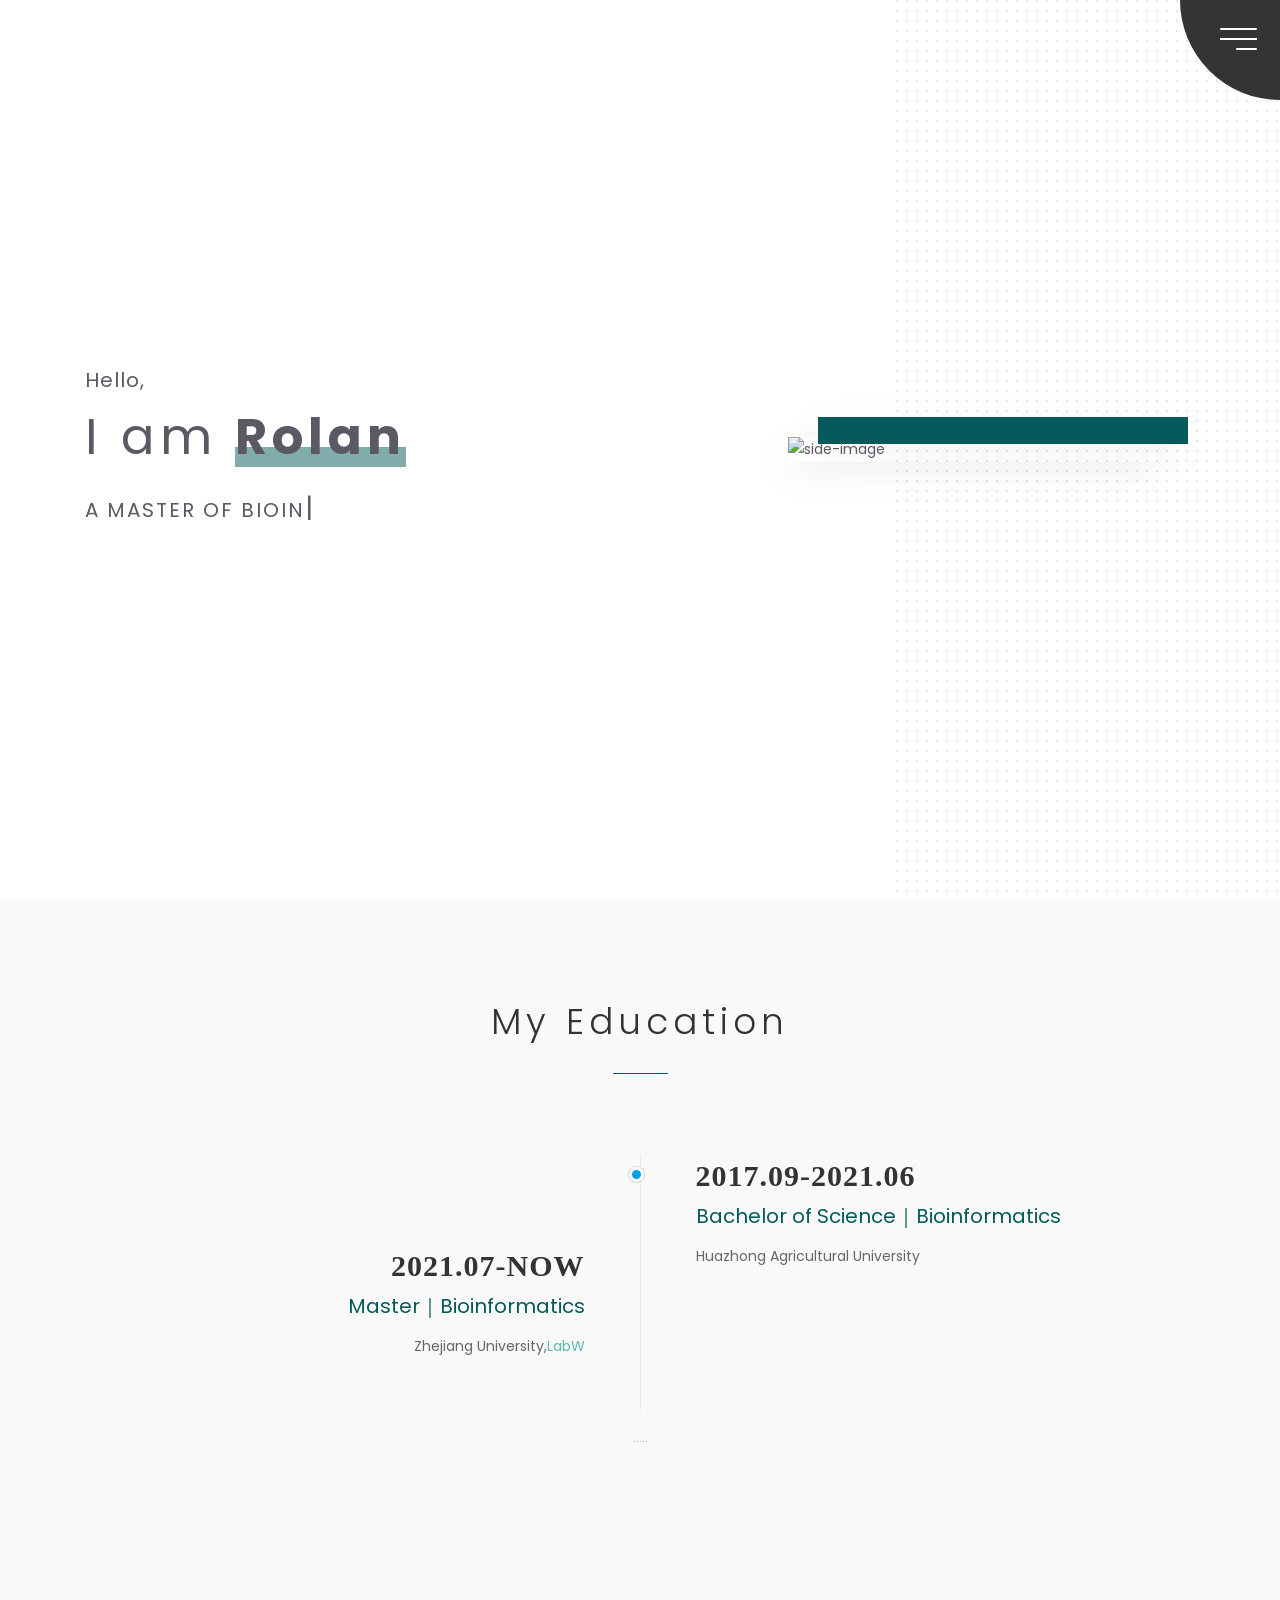
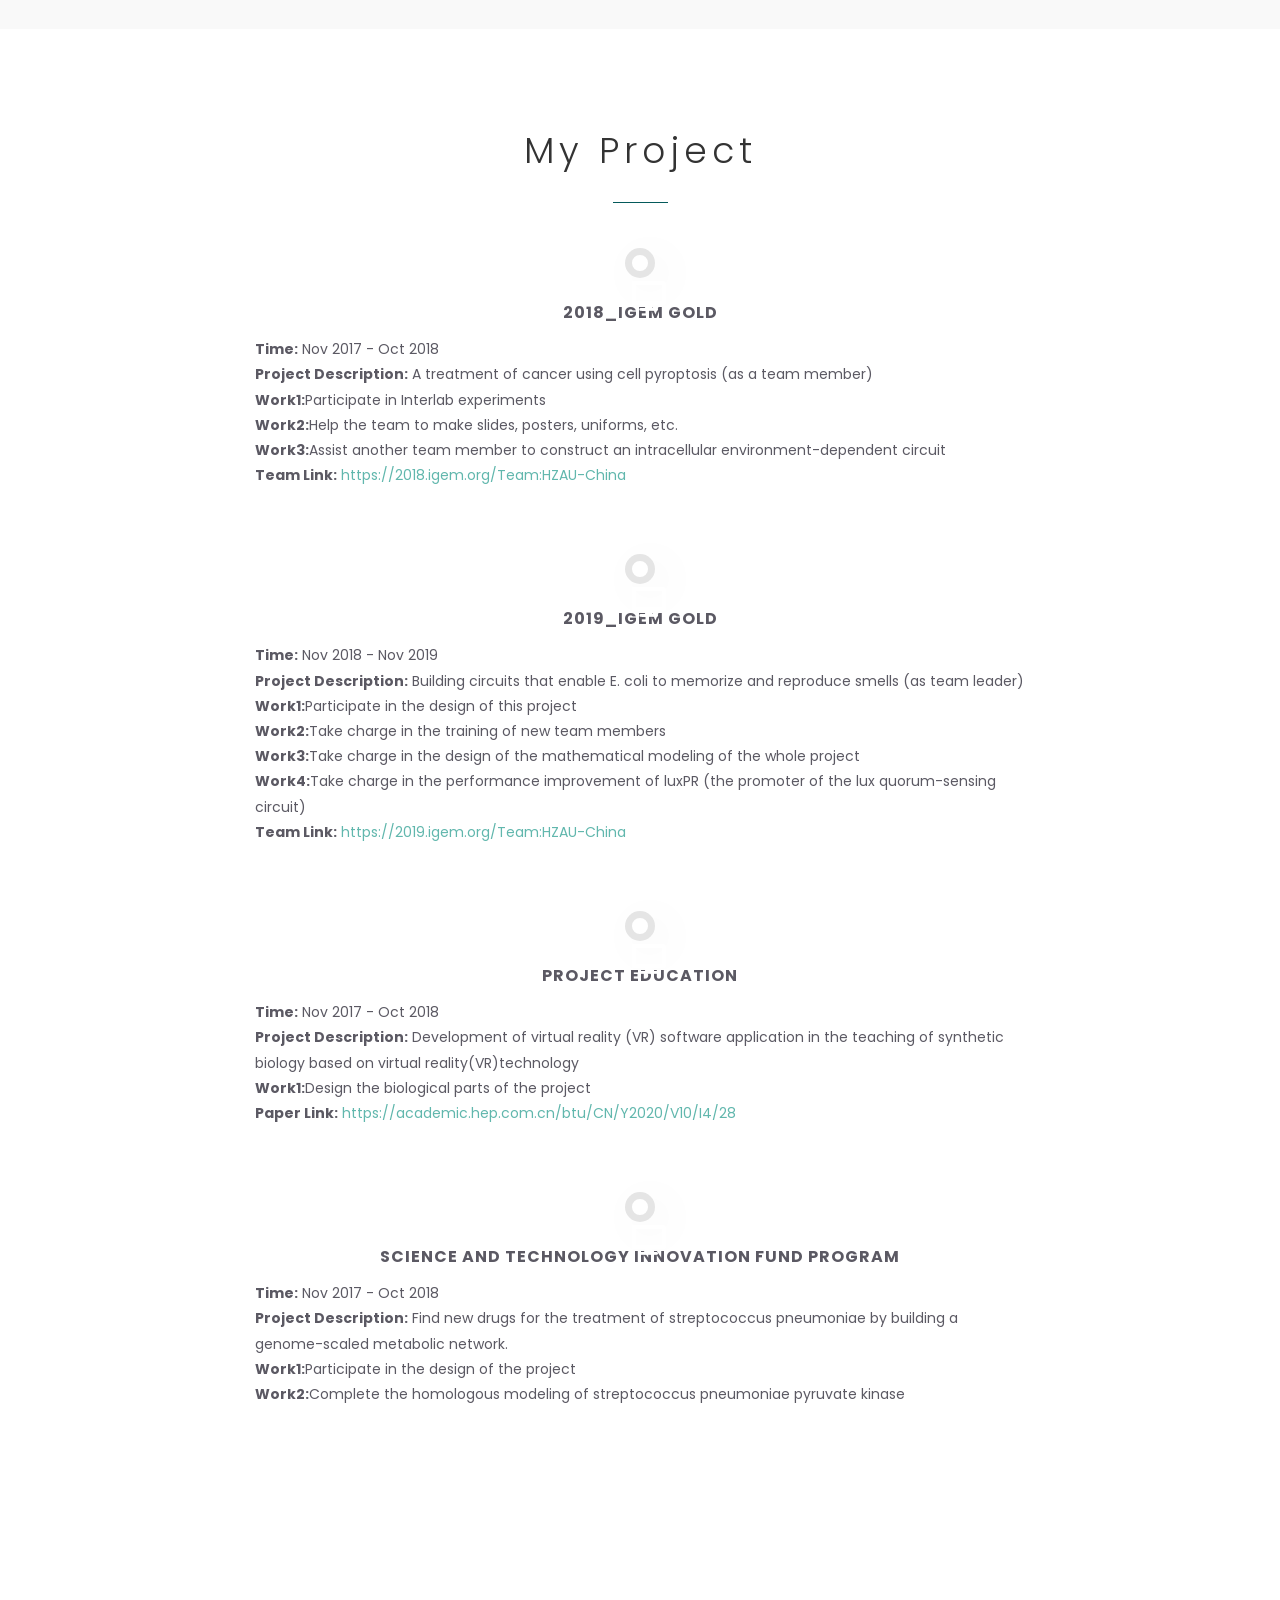
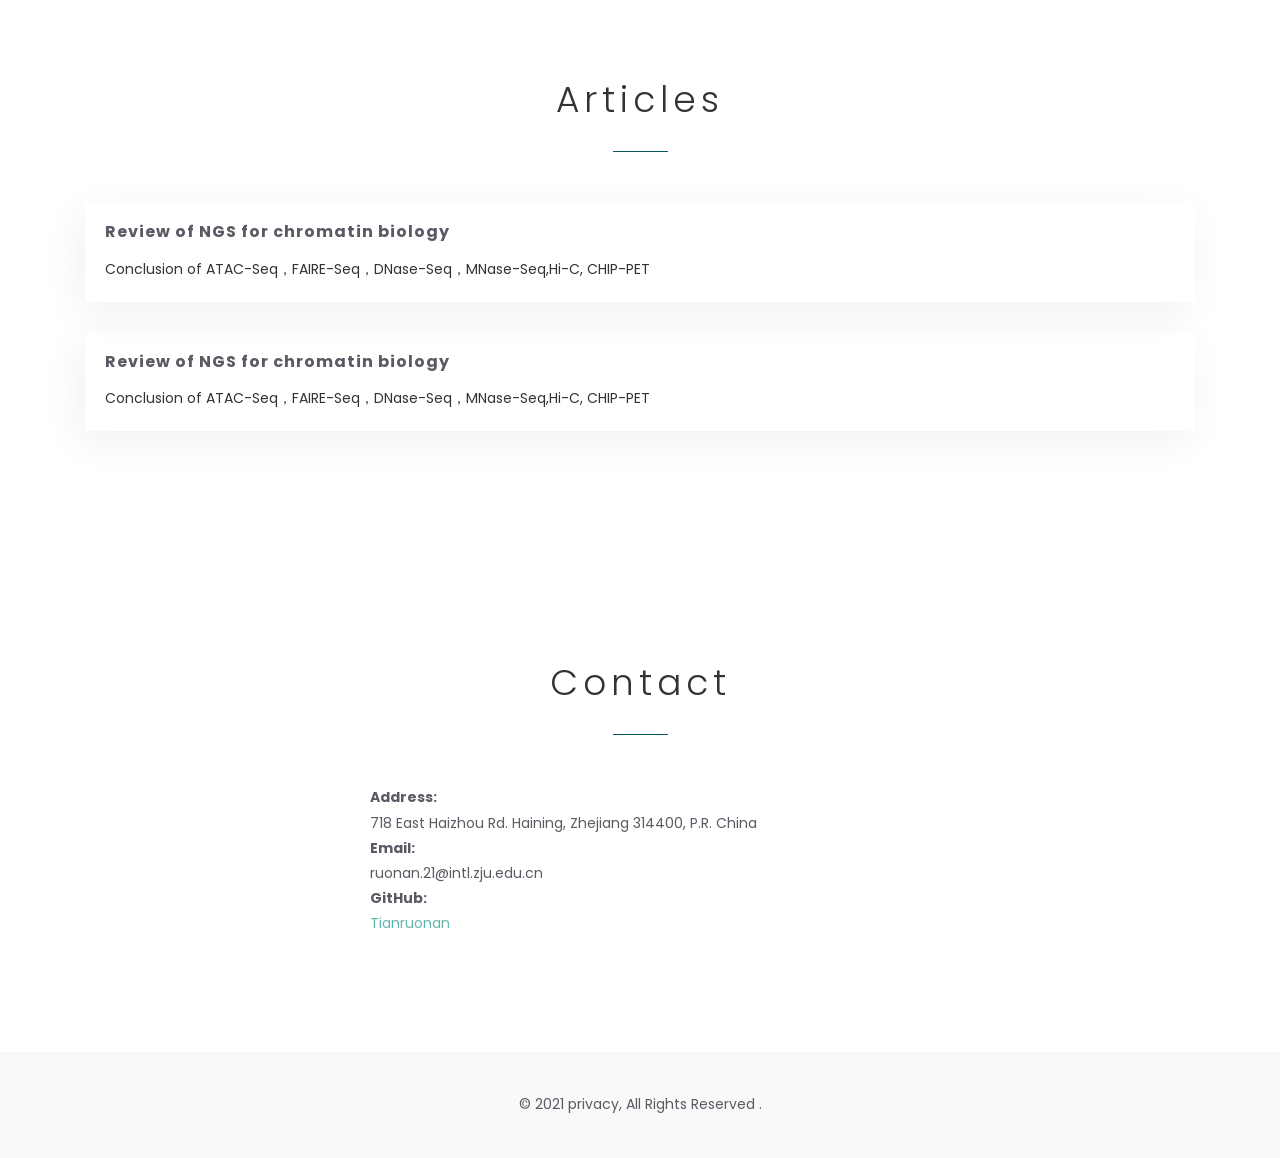
==== commit 5e8de399: "Update index.html" ====
--- a/index.html
+++ b/index.html
@@ -149,7 +149,7 @@
 									<li class="text-left"><b>Time:</b> Nov 2017 - Oct 2018</li>
 									<li class="text-left"><b>Project Description:</b> A treatment of cancer using cell pyroptosis (as a team member)</li>
 									<li class="text-left"><b>Work1:</b>Participate in Interlab experiments</li>
-									<li class="text-left"><b>Work2:</b>Help the team to make PPT, posters, uniforms, etc.</li>
+									<li class="text-left"><b>Work2:</b>Help the team to make slides, posters, uniforms, etc.</li>
 									<li class="text-left"><b>Work3:</b>Assist another team member to construct an intracellular environment-dependent circuit</li>
 									<li class="text-left"><b>Team Link:</b><a href="http://2018.igem.org/Team:HZAU-China"></a> <font color="#61b7ad"> https://2018.igem.org/Team:HZAU-China</font></li>
 									
--- a/css/Tigris.css
+++ b/css/Tigris.css
@@ -1117,7 +1117,7 @@
 }
 
 .iconbox-icon {
-	color: #055a5b;
+	color: #fff;
 	height: 30px;
 	width: 30px;
 	margin: 0px auto;
@@ -1144,7 +1144,6 @@
 	background: #fff;
 	/*box-shadow: 10px 10px 50px rgba(0,0,0,0.06);*/
 	padding: 10px 15px 15px;
-	height: 200px;
 }
 
 .iconbox-title {
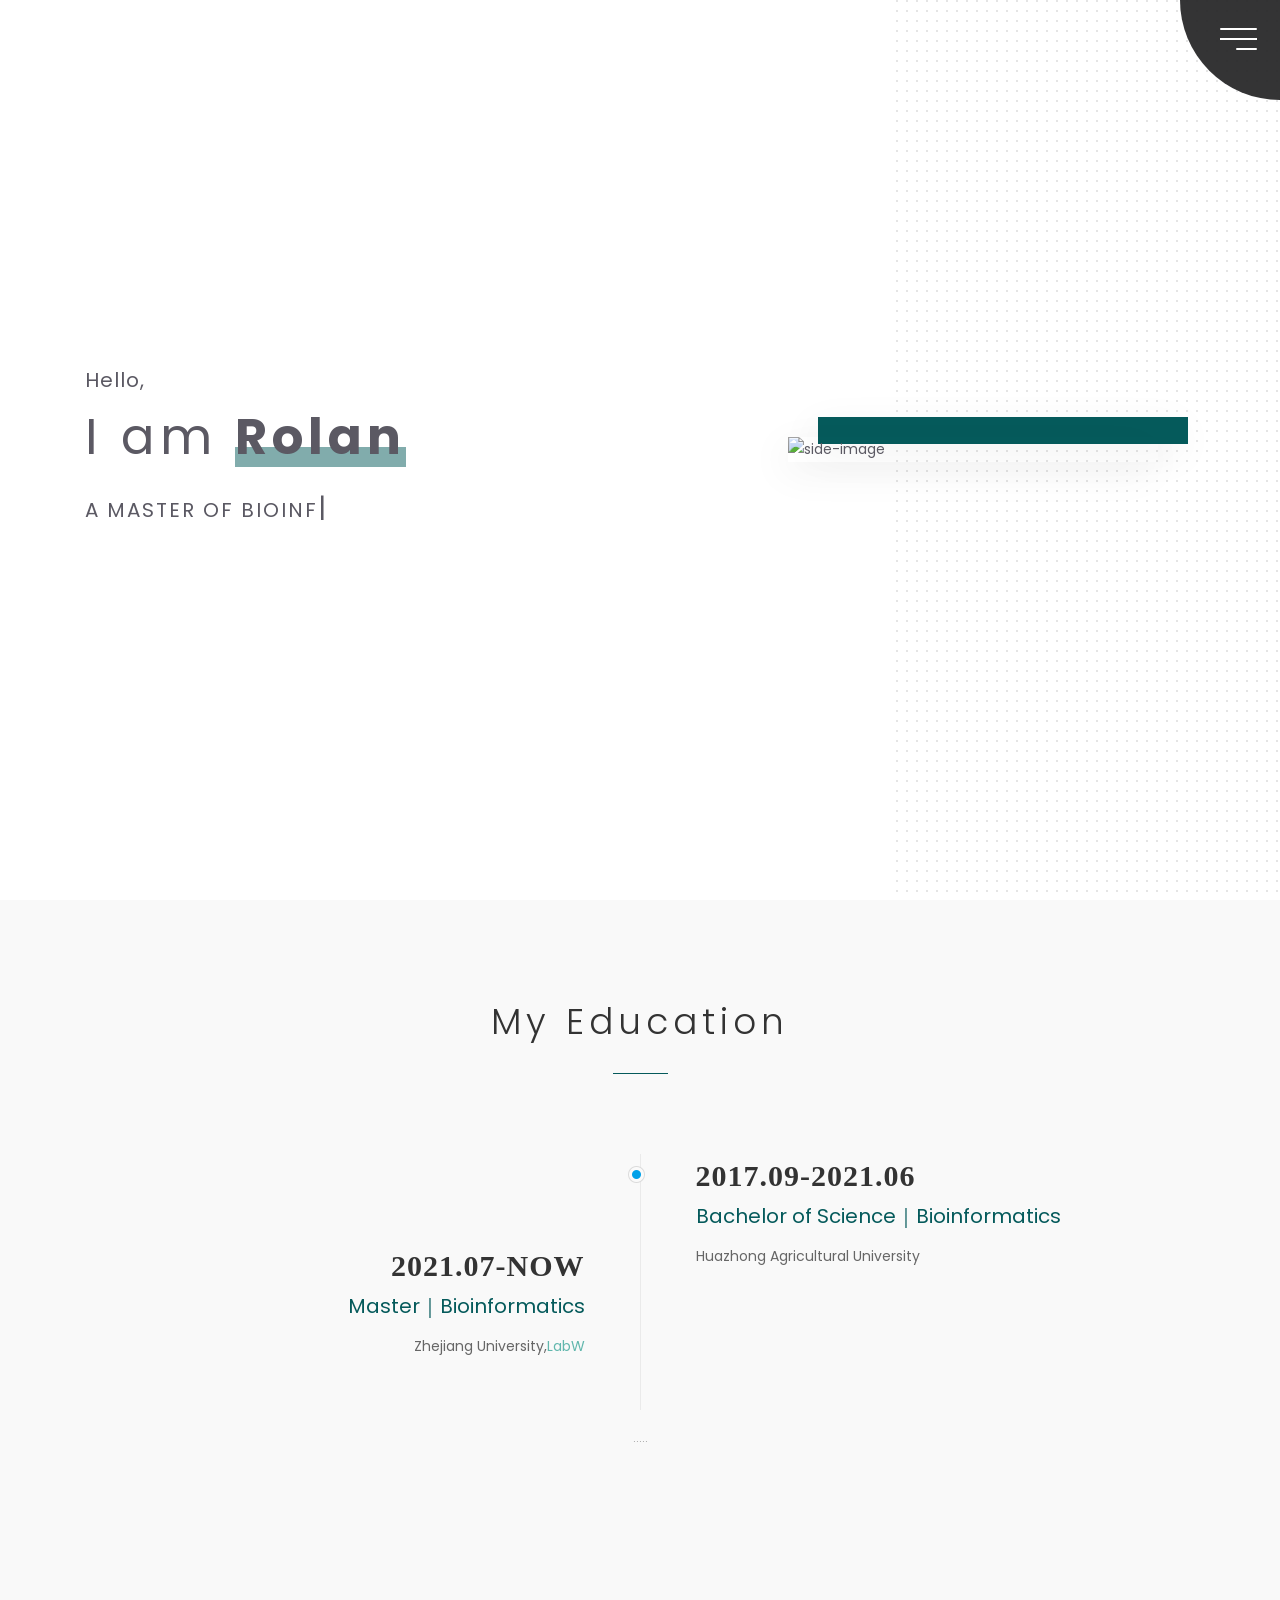
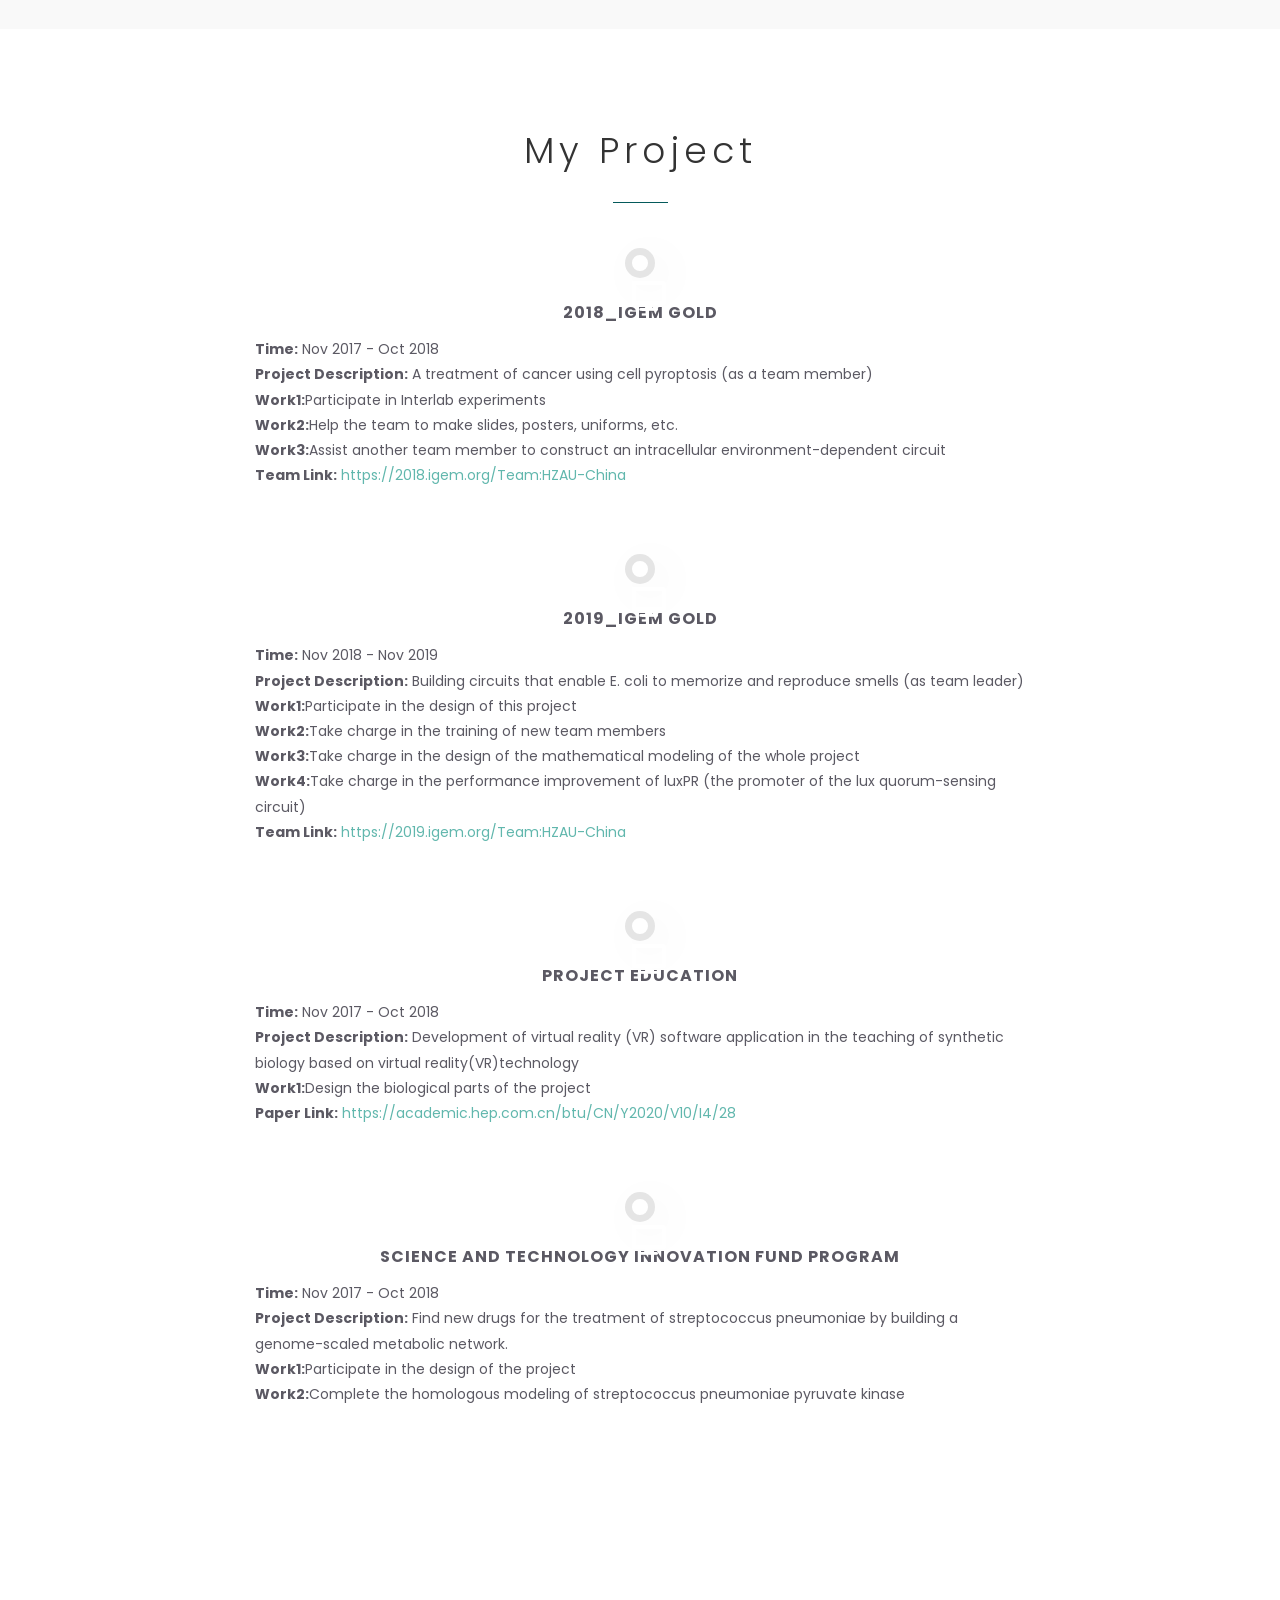
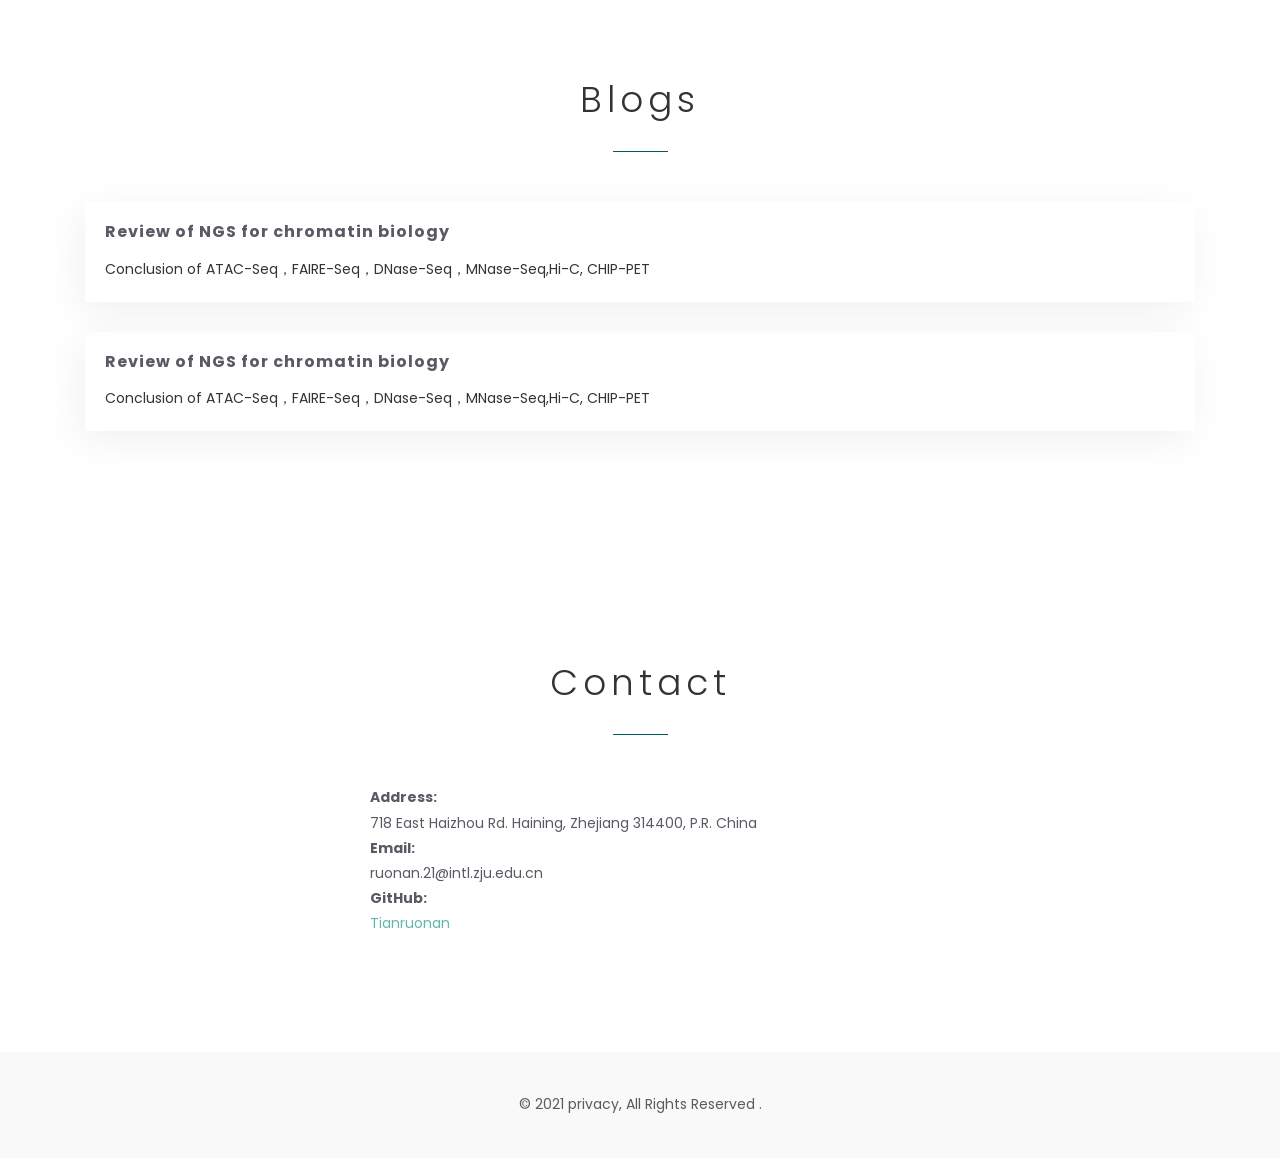
==== commit 503214b2: "Update index.html" ====
--- a/index.html
+++ b/index.html
@@ -235,7 +235,7 @@
 		<div class="container">
 
 			<div class="module-header wow fadeInUp">
-				<h2 class="module-title"> Articles </h2>
+				<h2 class="module-title"> Blogs </h2>
 				<div class="module-line"></div>
 			</div>
 
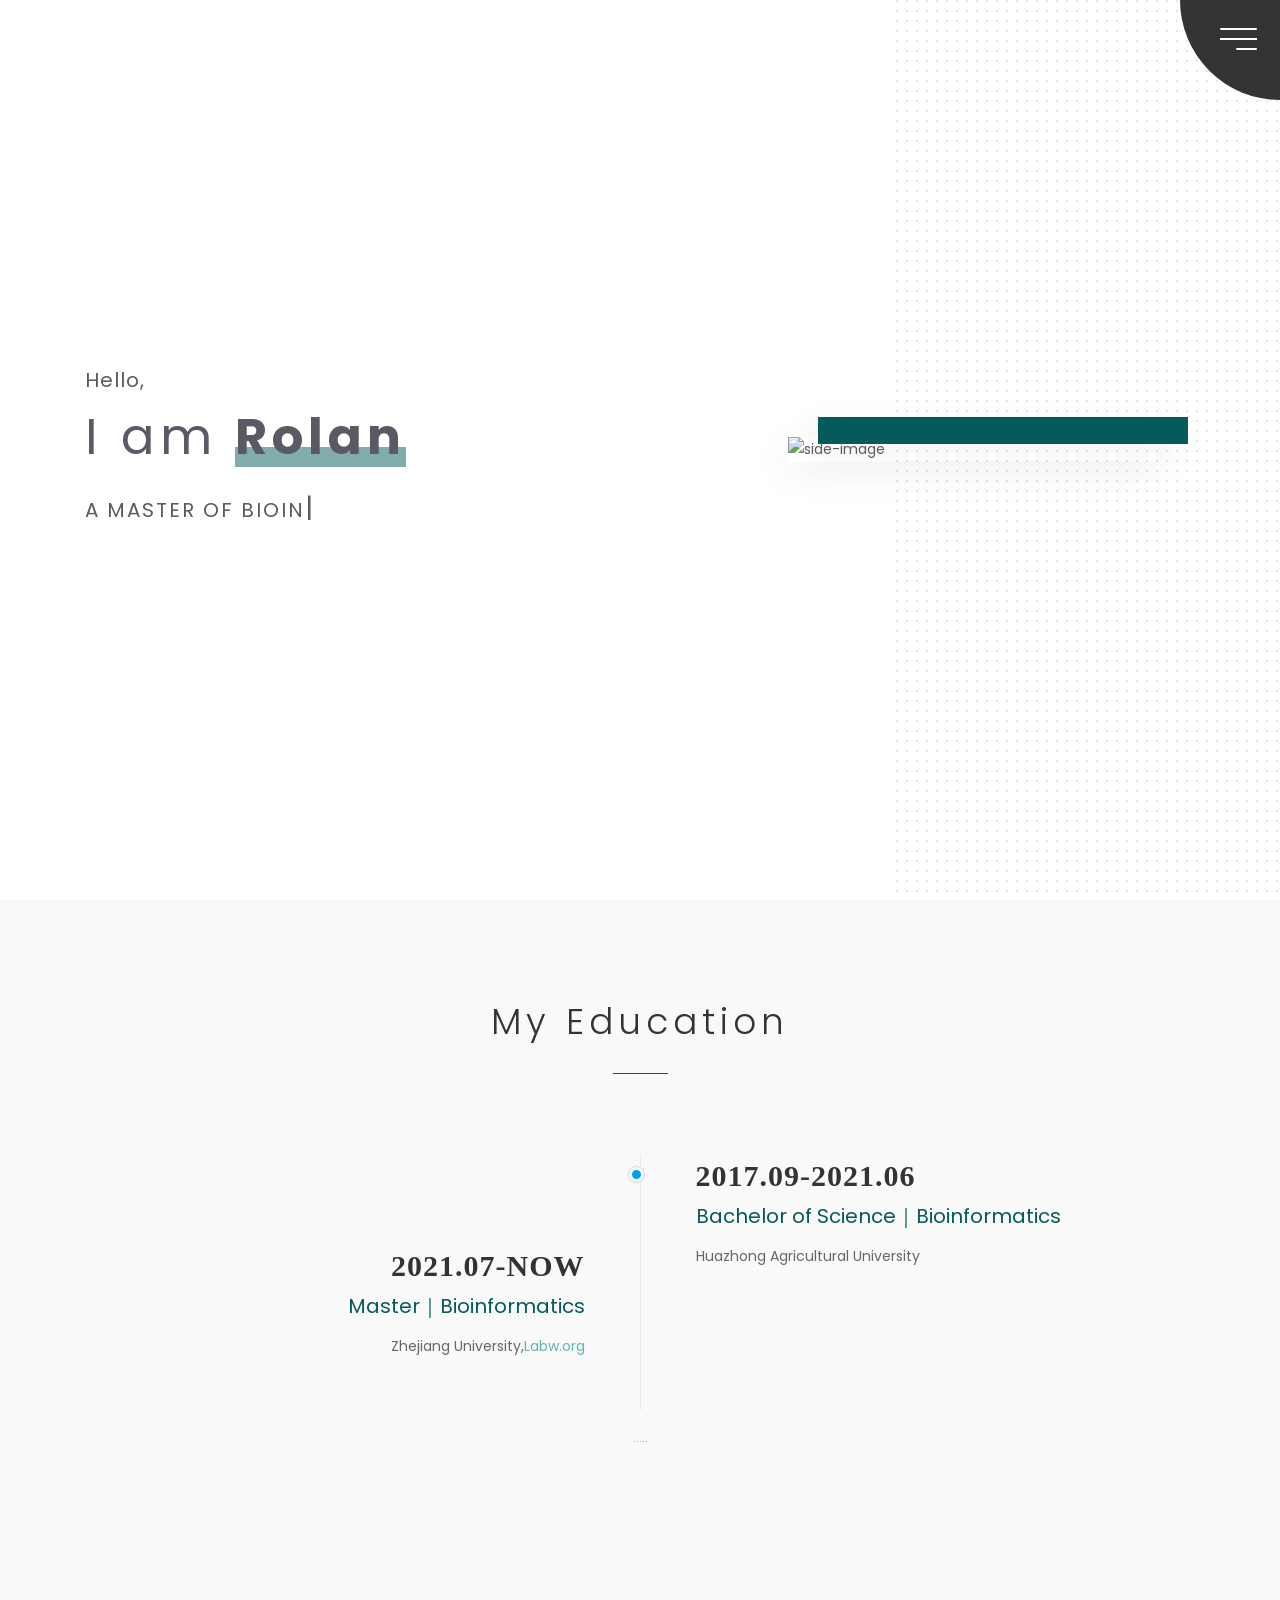
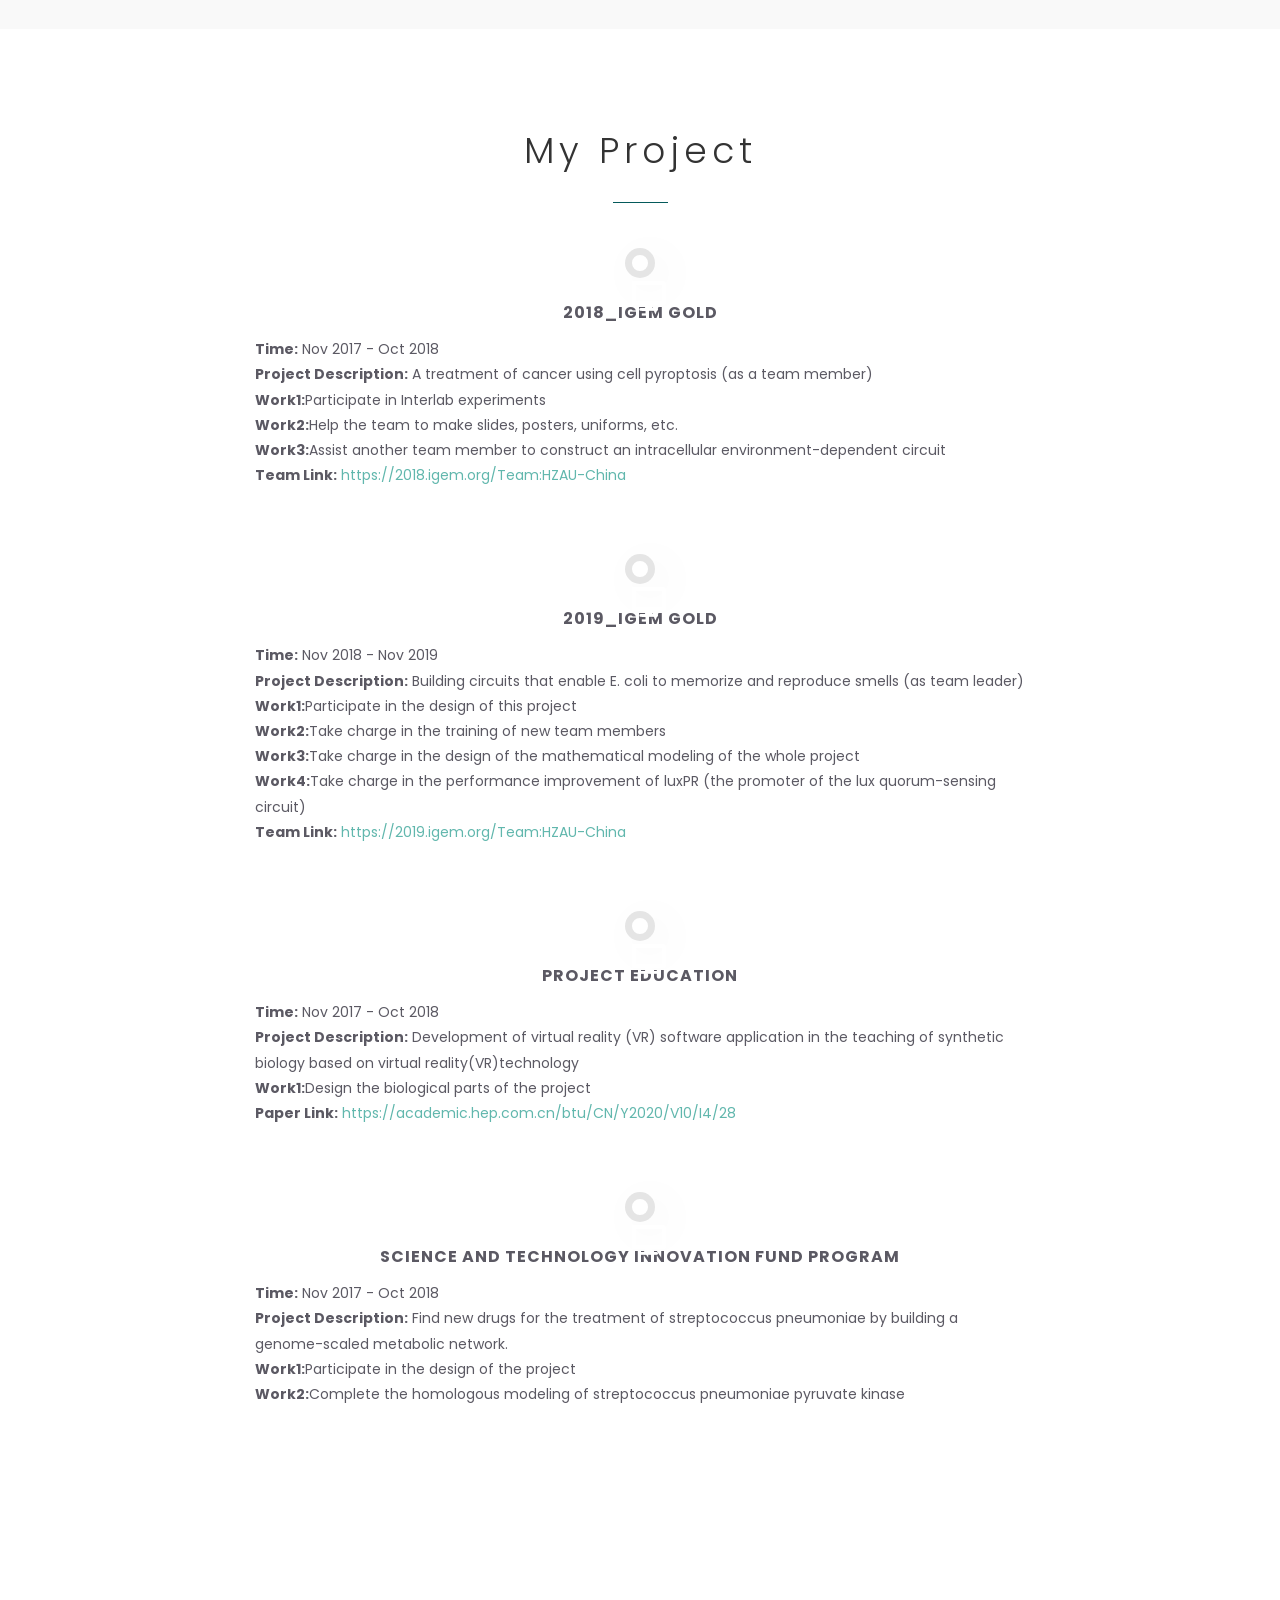
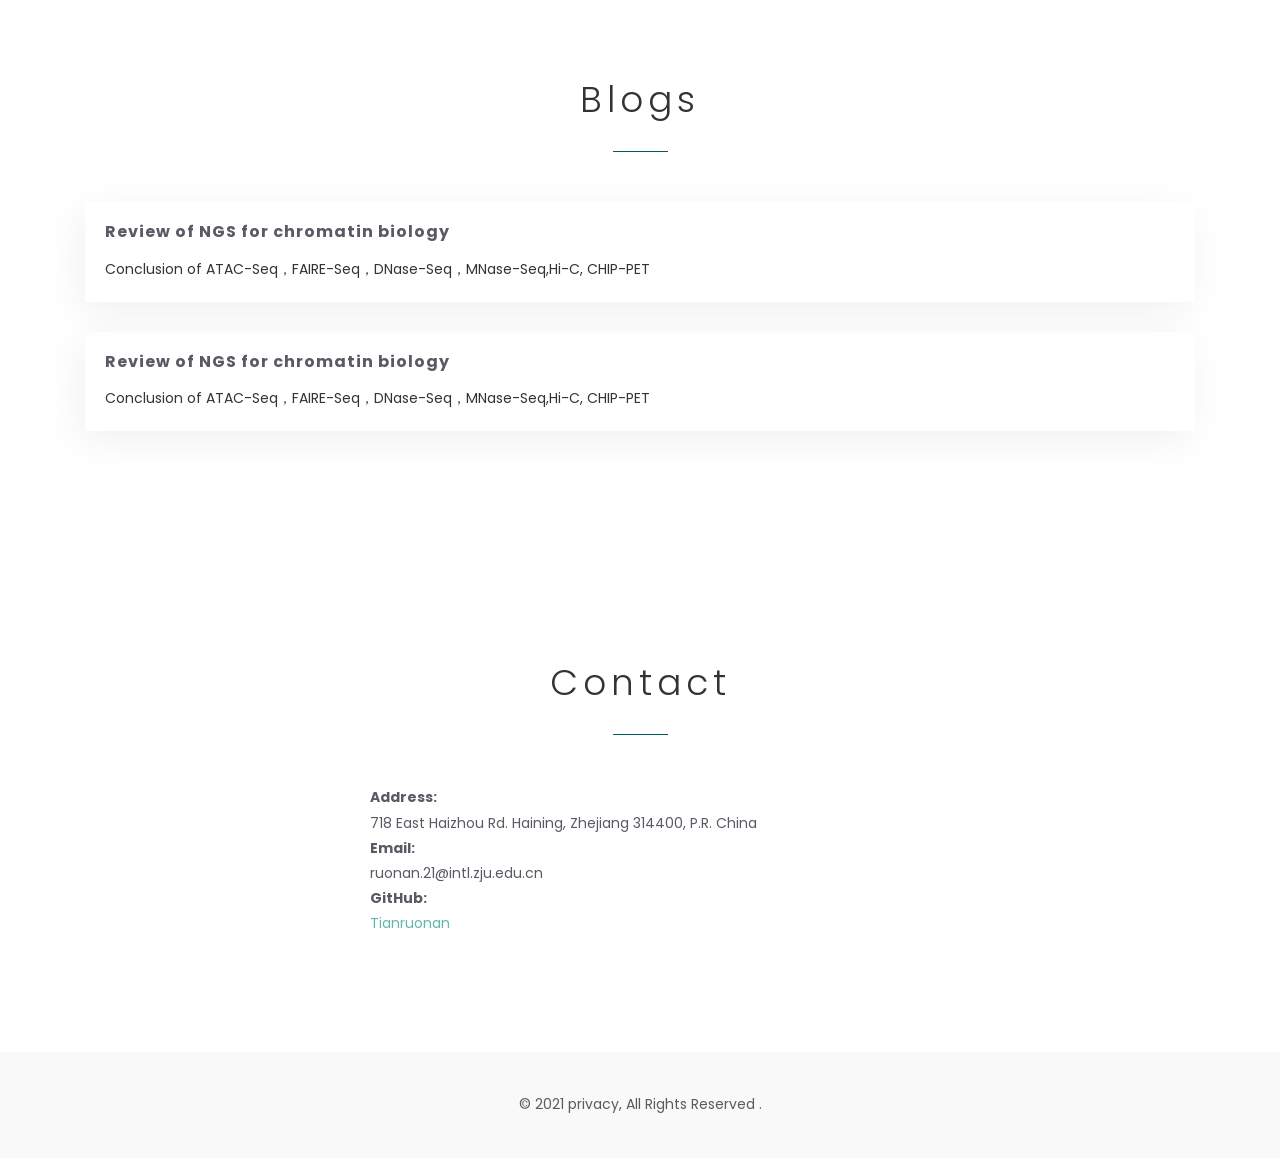
==== commit eb1039e5: "Update index.html" ====
--- a/index.html
+++ b/index.html
@@ -112,7 +112,7 @@
 						<li>
 							<h4 class="f30">2021.07-Now</h4>
 							<span class="span">Master｜Bioinformatics</span>
-							<p class="f14">Zhejiang University,<a href="https://labw.org/" ><font color="#61b7ad">LabW</font></a></p>
+							<p class="f14">Zhejiang University,<a href="https://labw.org/" ><font color="#61b7ad">Labw.org</font></a></p>
 					</ul>
 					<div class="future">.....</div>
 				</div>
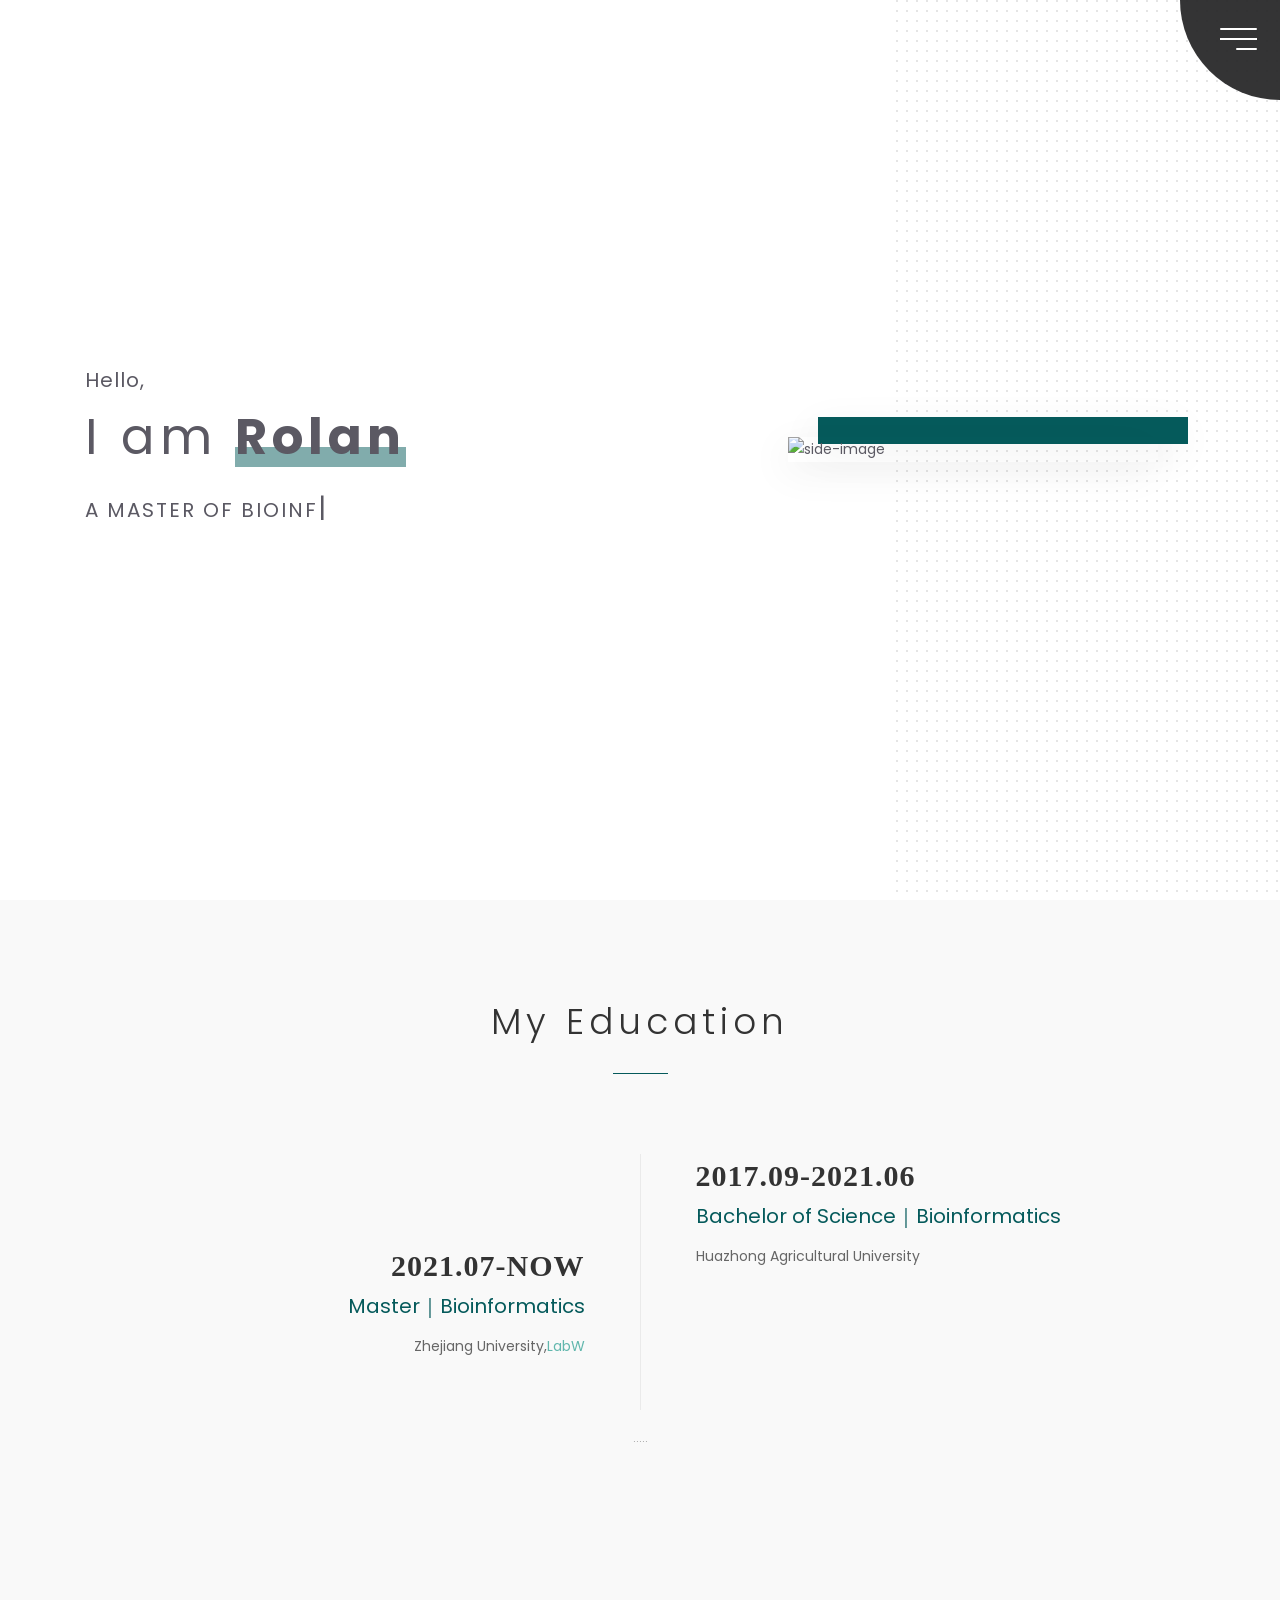
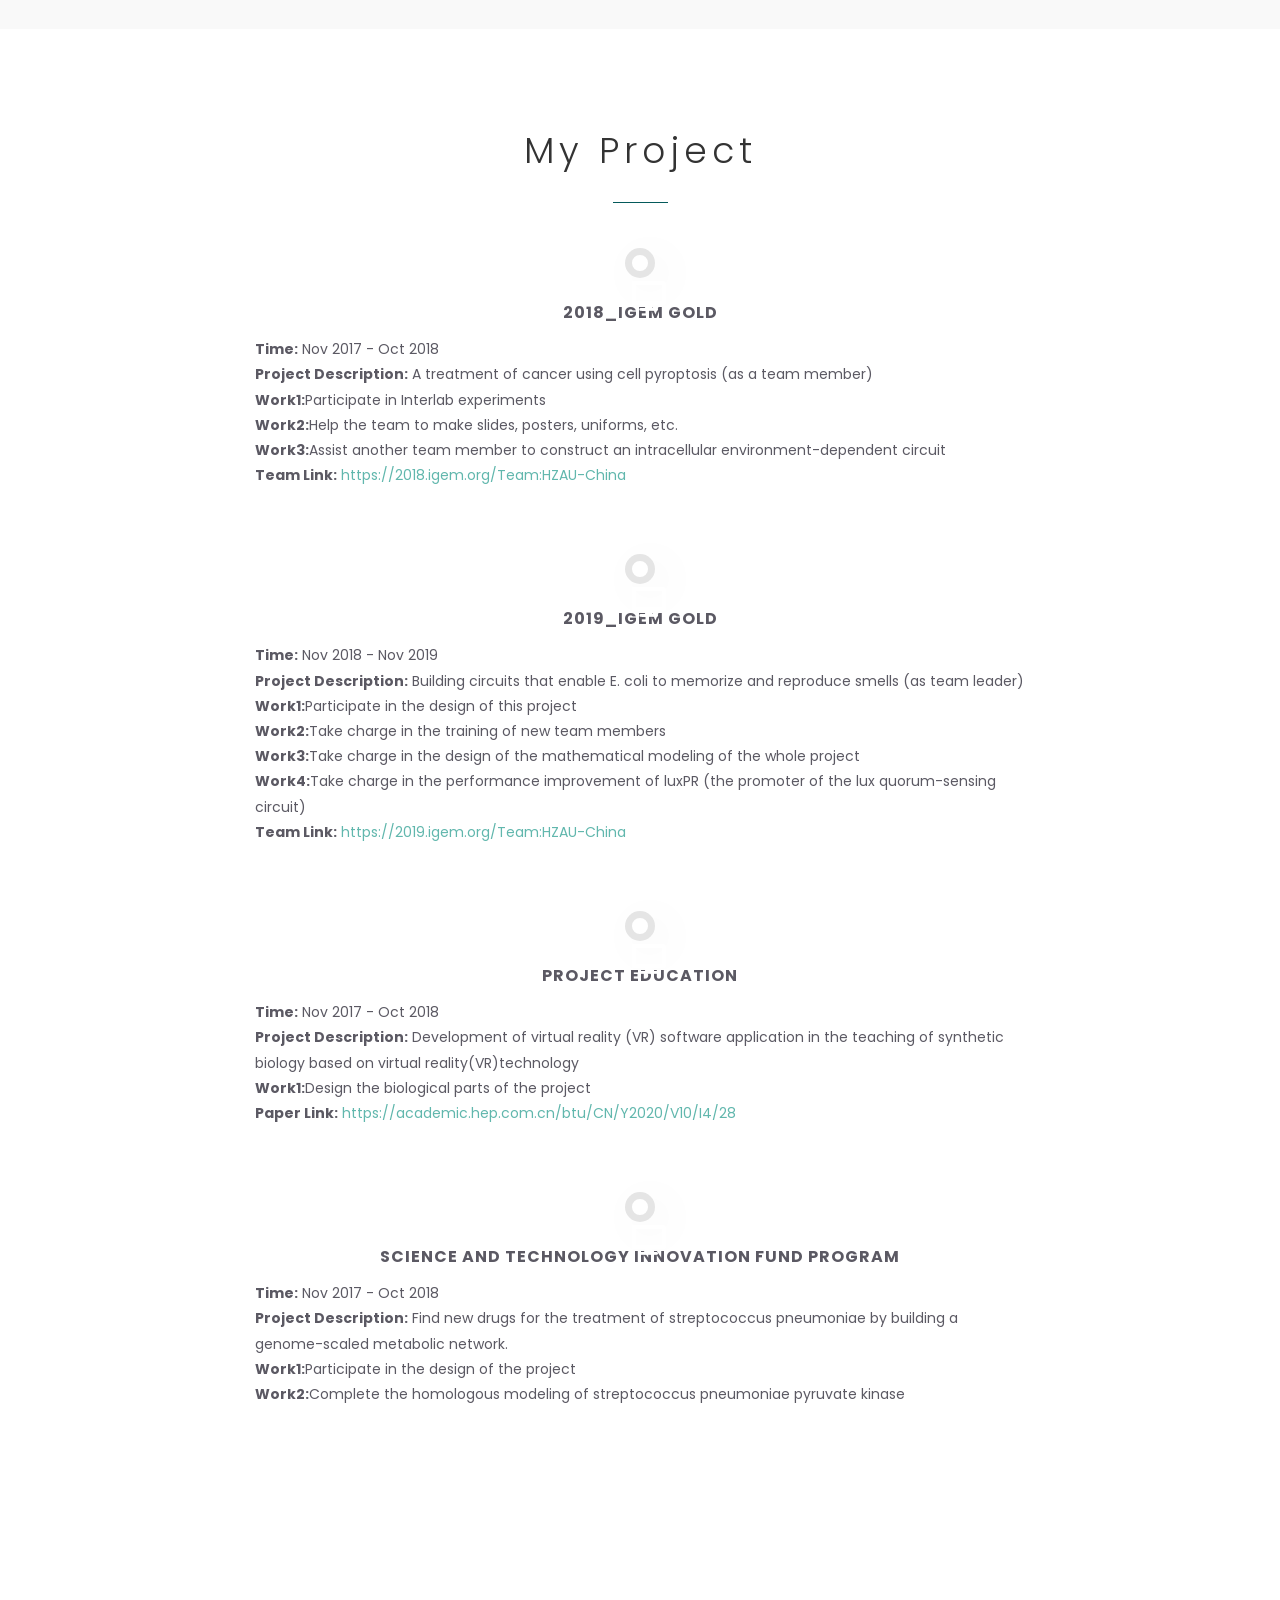
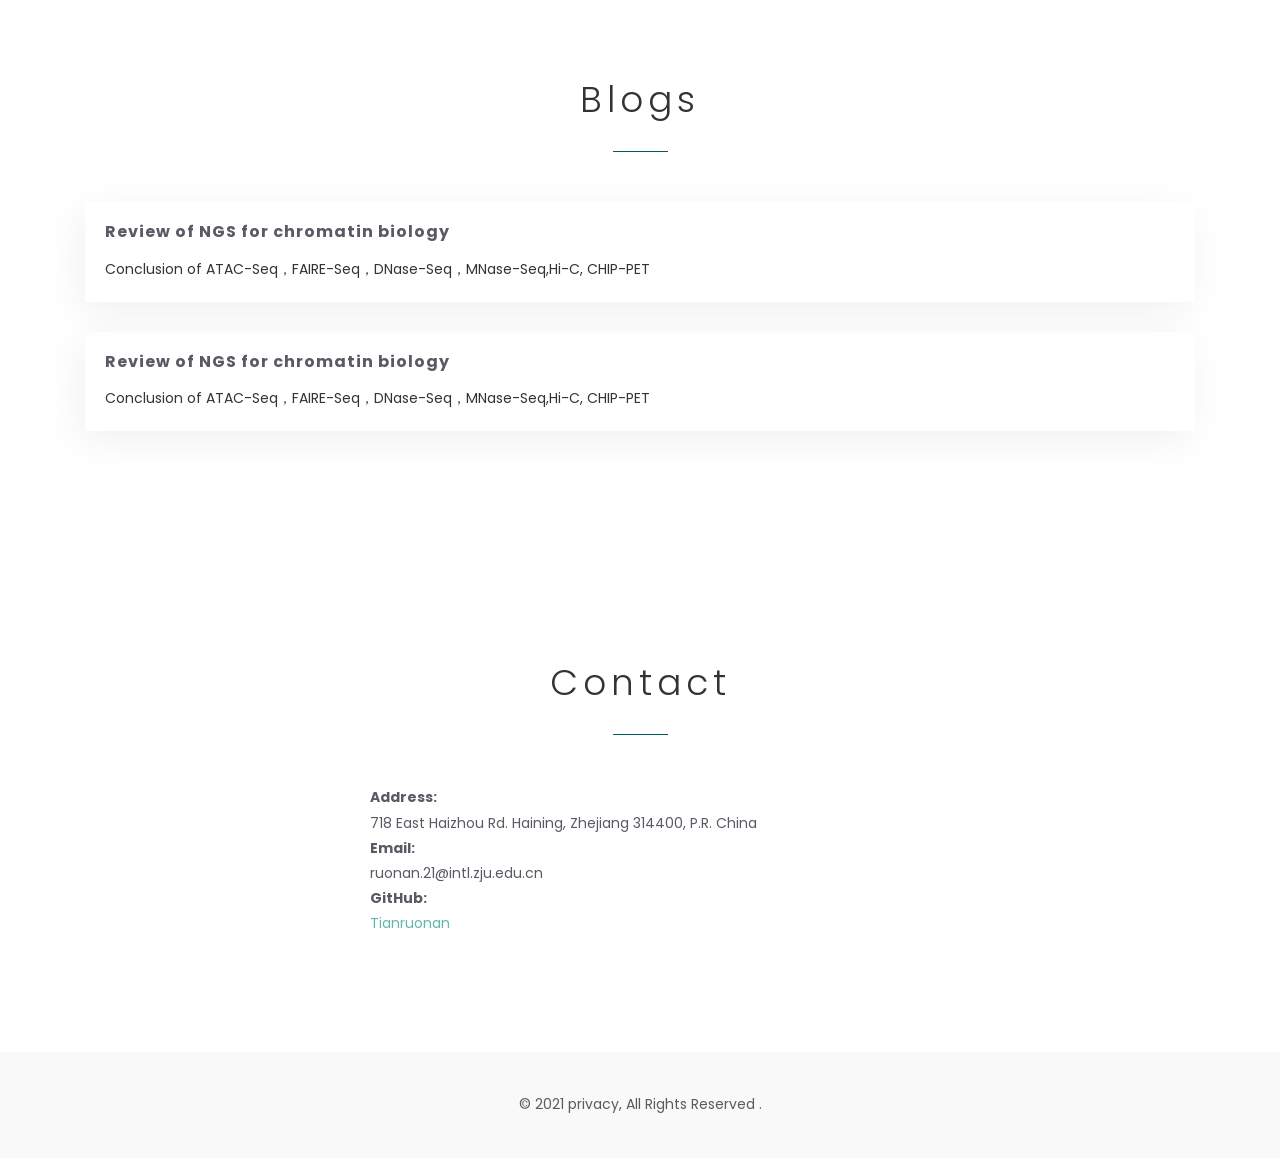
==== commit 006b30d4: "Add files via upload" ====
--- a/index.html
+++ b/index.html
@@ -112,7 +112,7 @@
 						<li>
 							<h4 class="f30">2021.07-Now</h4>
 							<span class="span">Master｜Bioinformatics</span>
-							<p class="f14">Zhejiang University,<a href="https://labw.org/" ><font color="#61b7ad">Labw.org</font></a></p>
+							<p class="f14">Zhejiang University,<a href="https://labw.org/" ><font color="#61b7ad">LabW</font></a></p>
 					</ul>
 					<div class="future">.....</div>
 				</div>
@@ -151,7 +151,7 @@
 									<li class="text-left"><b>Work1:</b>Participate in Interlab experiments</li>
 									<li class="text-left"><b>Work2:</b>Help the team to make slides, posters, uniforms, etc.</li>
 									<li class="text-left"><b>Work3:</b>Assist another team member to construct an intracellular environment-dependent circuit</li>
-									<li class="text-left"><b>Team Link:</b><a href="http://2018.igem.org/Team:HZAU-China"></a> <font color="#61b7ad"> https://2018.igem.org/Team:HZAU-China</font></li>
+									<li class="text-left"><b>Team Link:</b><a href="http://2018.igem.org/Team:HZAU-China"><font color="#61b7ad"> https://2018.igem.org/Team:HZAU-China</a></font></li>
 									
 								  </ul>
 							</div>
@@ -175,7 +175,7 @@
 									<li class="text-left"><b>Work2:</b>Take charge in the training of new team members</li>
 									<li class="text-left"><b>Work3:</b>Take charge in the design of the mathematical modeling of the whole project</li>
 									<li class="text-left"><b>Work4:</b>Take charge in the performance improvement of luxPR (the promoter of the lux quorum-sensing circuit)</li>
-									<li class="text-left"><b>Team Link:</b><a href="http://2018.igem.org/Team:HZAU-China"></a> <font color="#61b7ad"> https://2019.igem.org/Team:HZAU-China</font></li>
+									<li class="text-left"><b>Team Link:</b><a href="http://2018.igem.org/Team:HZAU-China"><font color="#61b7ad"> https://2019.igem.org/Team:HZAU-China</font></a> </li>
 								  </ul>
 							</div>
 						</div>
@@ -195,7 +195,7 @@
 									<li class="text-left"><b>Time:</b> Nov 2017 - Oct 2018</li>
 									<li class="text-left"><b>Project Description:</b> Development of virtual reality (VR) software application in the teaching of synthetic biology based on virtual reality(VR)technology</li>
 									<li class="text-left"><b>Work1:</b>Design the biological parts of the project</li>
-									<li class="text-left"><b>Paper Link:</b><a href="https://academic.hep.com.cn/btu/CN/Y2020/V10/I4/28"></a> <font color="#61b7ad"> https://academic.hep.com.cn/btu/CN/Y2020/V10/I4/28</font></li>   
+									<li class="text-left"><b>Paper Link:</b><a href="https://academic.hep.com.cn/btu/CN/Y2020/V10/I4/28"> <font color="#61b7ad"> https://academic.hep.com.cn/btu/CN/Y2020/V10/I4/28</font></a></li>   
 								  </ul>
 							</div>
 						</div>
--- a/css/time.css
+++ b/css/time.css
@@ -16,7 +16,7 @@
 .about2 .tit h6{color:#666}
 .about2 .tit h5{color:#333;margin:15px 0 45px}
 
-.about2 li:before{background:url(../images/sy50.png) no-repeat center center;left:-68px;top:12px;content:"";display:block;position:absolute;width:17px;height:17px}
+.about2 li:before{background:url() no-repeat center center;left:-68px;top:12px;content:"";display:block;position:absolute;width:17px;height:17px}
 .about2 li h4:hover{color:#f8f8f8;transition:all 1s;transform:translateY(-15px)}
 .about2 li h4{position:relative;display:block;text-decoration:none;font-family:lato;color:#ecf0f1;text-transform:uppercase;padding:4px 0;transition:.5s}
 .about2 li h4::after{position:absolute;content:"";width:100%;height:1px;top:100%;left:0;background:#3498db;transition:transform .5s;transform:scaleX(0);transform-origin:right}
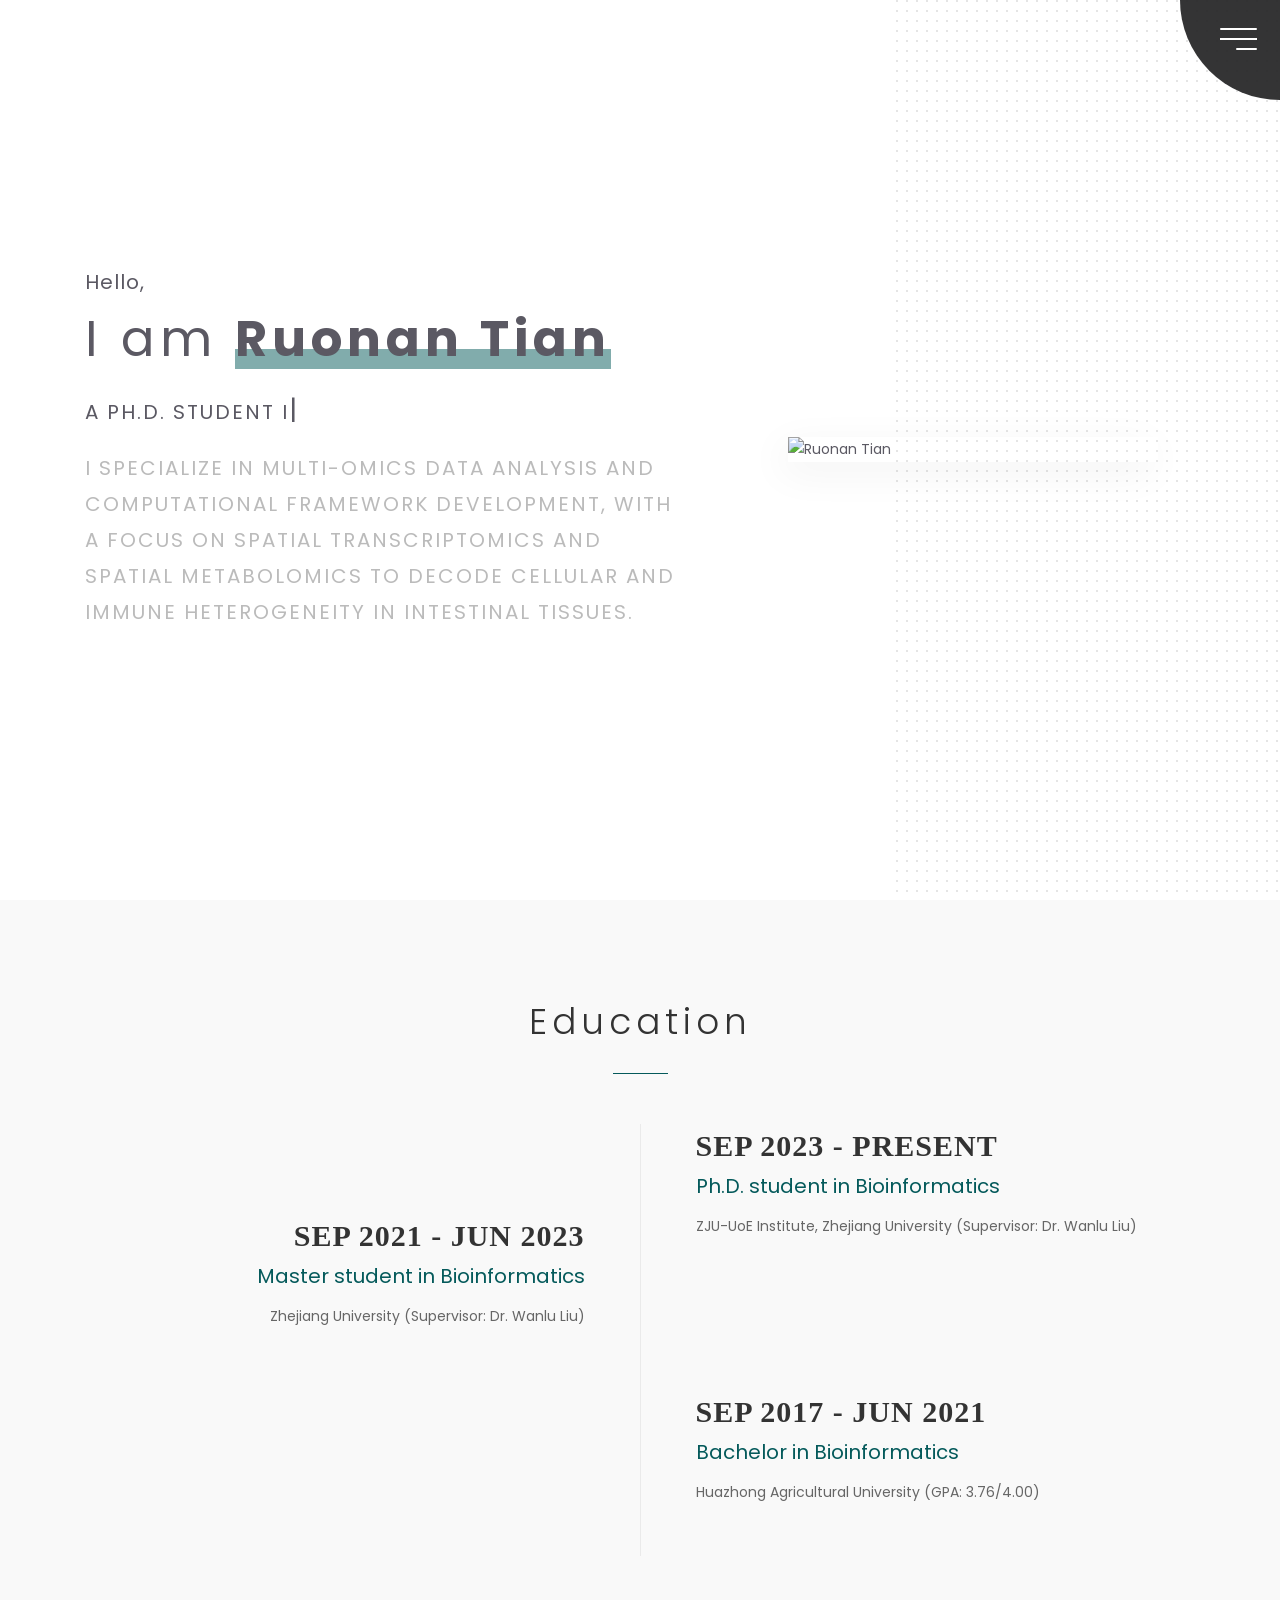
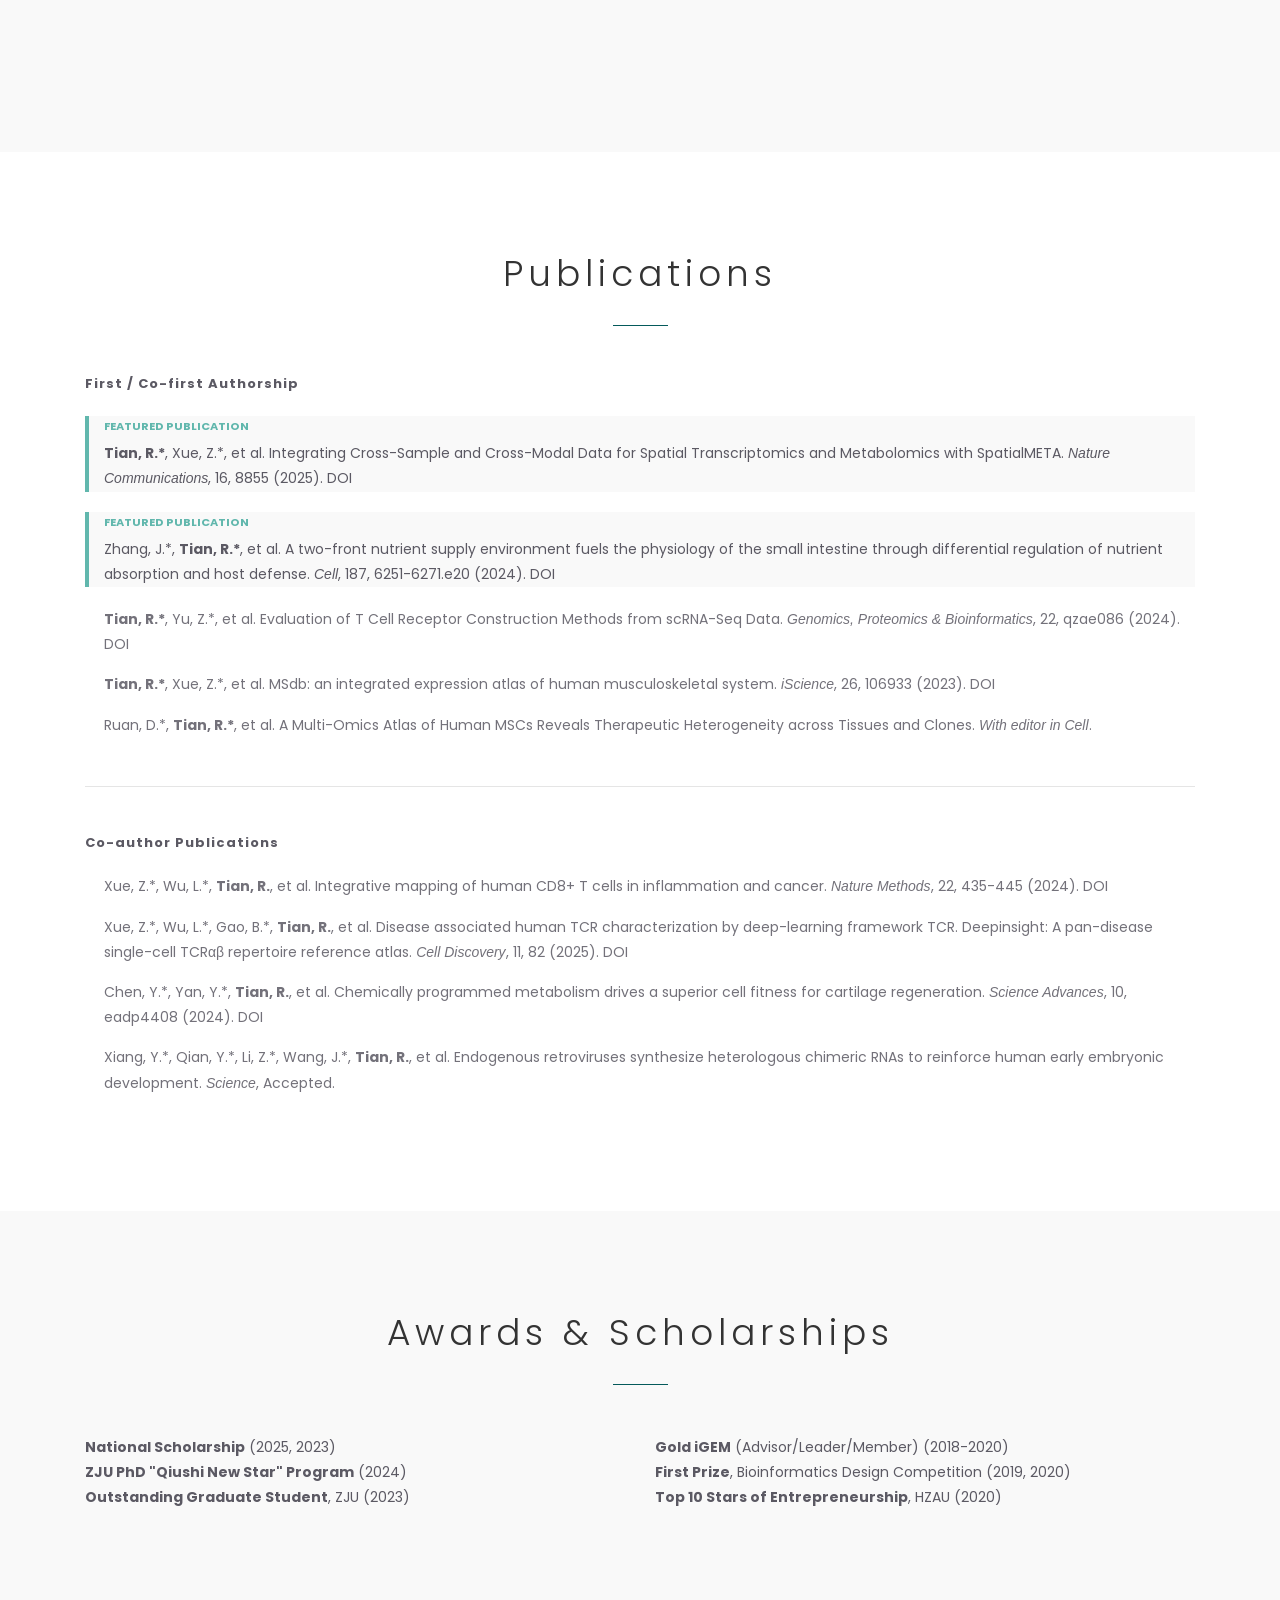
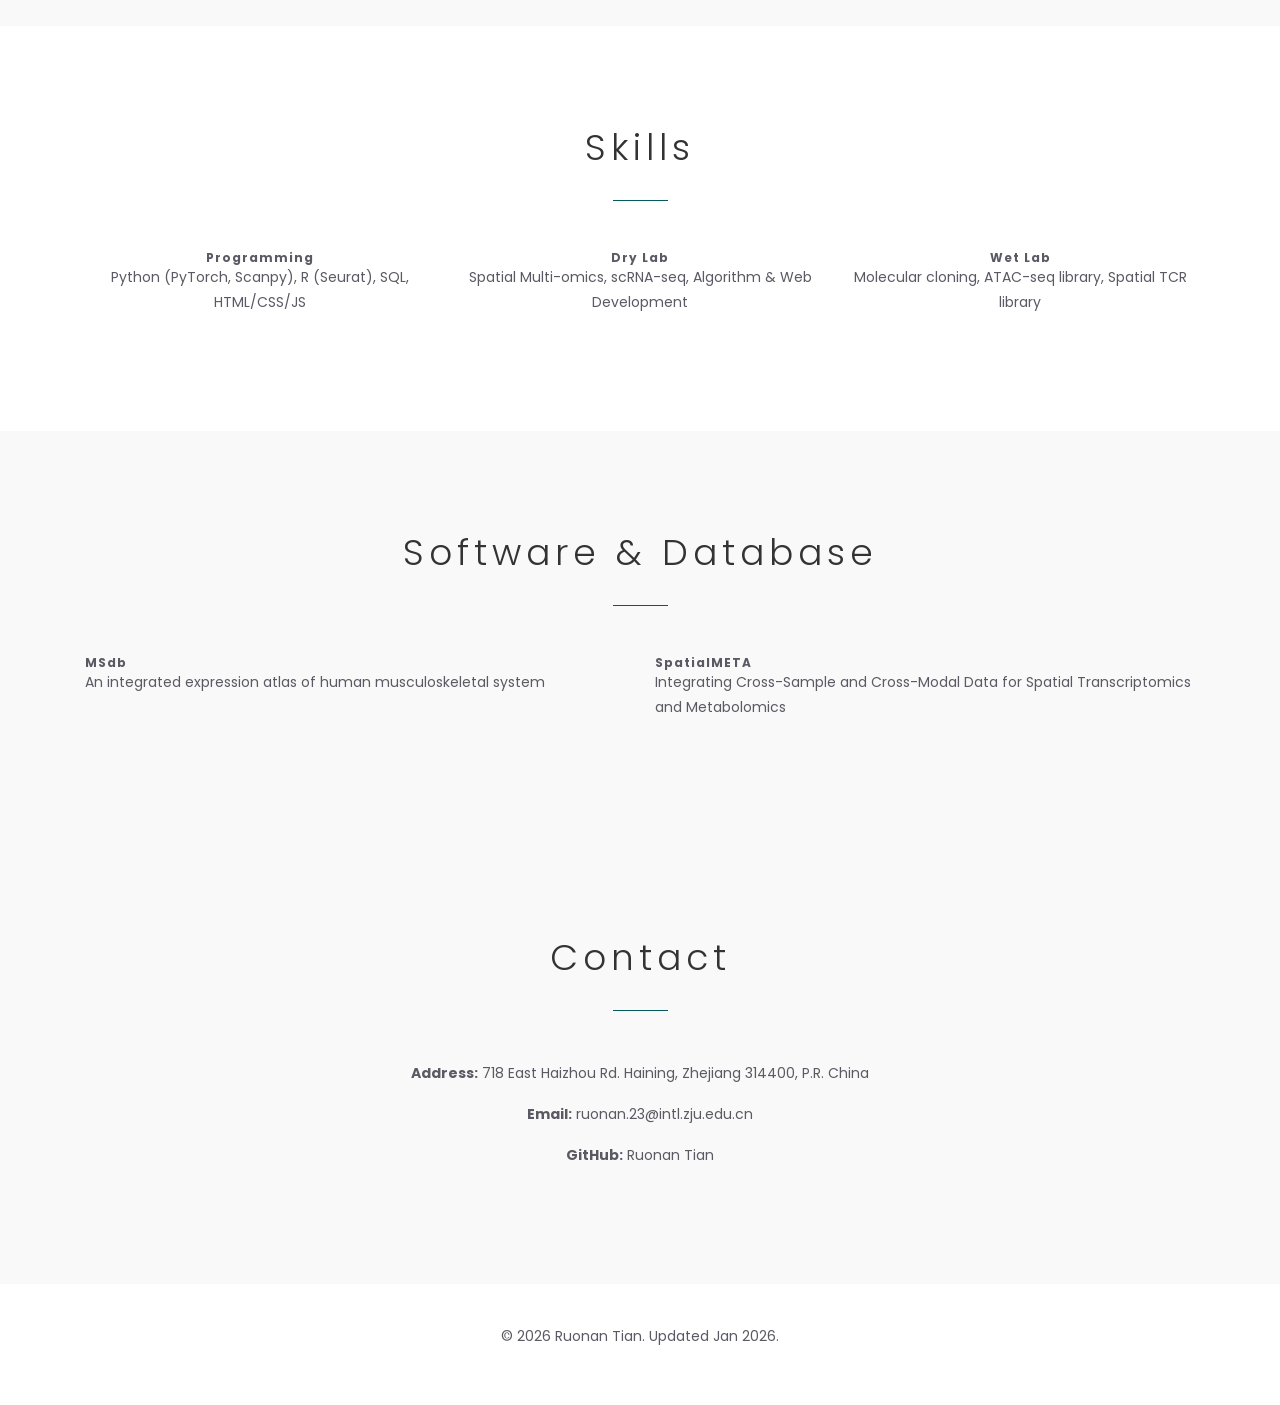
==== commit 01e7a463: "Revise index.html with updated personal details Updated personal information and content in the inde" ====
--- a/index.html
+++ b/index.html
@@ -1,36 +1,27 @@
-﻿<!DOCTYPE html>
+<!DOCTYPE html>
 <html lang="en">
 <head>
 	<meta charset="UTF-8">
-	<title>Rolan</title>
-	<!-- CSS -->
+	<title>Ruonan Tian | Ph.D. in Bioinformatics</title>
 	<link rel="stylesheet" href="bootstrap/css/bootstrap.min.css">
-	<!-- Font Awesome CSS -->
 	<link href="css/all.css" rel="stylesheet" media="screen">
-	<!--[if lte IE 7]> 
-		<script src="js/icons-lte-ie7.js"></script>
-	<![endif]-->
 	<link href="css/vendor.css" rel="stylesheet">
-	<!-- Tigris styles CSS -->
 	<link href="css/Tigris.css" rel="stylesheet" media="screen">
 	<link href="css/custom.css" rel="stylesheet" media="screen">
-	<!--timeline css-->
 	<link rel="stylesheet" href="css/time.css">
+	<style>
+		.selected-pub { border-left: 4px solid #61b7ad; padding-left: 15px; background-color: #f9f9f9; margin-bottom: 20px; }
+		.other-pub { padding-left: 19px; margin-bottom: 15px; opacity: 0.85; }
+		.pub-label { font-weight: bold; color: #61b7ad; text-transform: uppercase; font-size: 0.8em; display: block; margin-bottom: 5px; }
+	</style>
 </head>
 <body>
 
-	<!-- Preloader : Start -->
-
 	<div id="loading">
 		<div id="loading-center">
-			<div class="spinner-grow" role="status">
-			  <span class="sr-only">Loading...</span>
-			</div>
+			<div class="spinner-grow" role="status"><span class="sr-only">Loading...</span></div>
 		</div>
 	</div>
-
-	<!-- Preloader : End  -->
-
 
 	<div class="menu-wrapper">
 		<button class="hamburger-menu">
@@ -38,304 +29,217 @@
 			<span class='hamburger-overlay'></span>	
 		</button>
 		<div class="Menu ham-tilt">
-			<ul class="Menu-list" >
-				<li class="Menu-list-item">
-					<a href="#home">Home</a>
-				</li>
-				<li class="Menu-list-item">
-					<a href="#education">Education</a>
-				</li>
-				<li class="Menu-list-item">
-					<a href="#project">Project</a>
-				</li>
-				<li class="Menu-list-item">
-					<a href="#blog">Blog</a>
-				</li>
-				<li class="Menu-list-item">
-					<a href="#contact">Contact</a>
-				</li>
+			<ul class="Menu-list">
+				<li class="Menu-list-item"><a href="#home">Home</a></li>
+				<li class="Menu-list-item"><a href="#education">Education</a></li>
+				<li class="Menu-list-item"><a href="#publications">Publications</a></li>
+				<li class="Menu-list-item"><a href="#awards">Awards</a></li>
+				<li class="Menu-list-item"><a href="#skills">Skills</a></li>
+				<li class="Menu-list-item"><a href="#software">Software & Database</a></li>
+				<li class="Menu-list-item"><a href="#contact">Contact</a></li>
 			</ul>
 		</div>
 	</div>
 
-	<!-- Home Banner : Start -->
-
 	<section id="home" class="home-banner module-image js-height-full">
-		
 		<div class="hero-banner-content d-flex align-items-center">
 			<div class="container">
 				<div class="d-table">
 					<div class="hero-banner-left d-table-cell w-60 v-align-middle">
 						<div class="intro">
 							<h3>Hello,</h3>
-							<h1>I am <span>Rolan</span></h1>
-							<p class="typed" data-elements="Master of Bioinformatics.,Fungirl., Coder">A </p>
+							<h1>I am <span>Ruonan Tian</span></h1>
+							<p class="typed" data-elements="Ph.D. student in Bioinformatics., Researcher., Computational Biologist.">A </p>
+							<p style="color: #bbbbbb; margin-top: 15px;">
+								I specialize in multi-omics data analysis and computational framework development, with a focus on spatial transcriptomics and spatial metabolomics to decode cellular and immune heterogeneity in intestinal tissues.
+							</p>
 						</div>
 					</div>
 					<div class="hero-banner-right d-table-cell w-40 v-align-middle">
-						<div class="hero-right"  id="scene">
-							<img  data-depth="0.5" src="images/about.jpg" alt="side-image">
-							<span data-depth="1"></span>
+						<div class="hero-right" id="scene">
+							<img data-depth="0.5" src="images/about.jpg" alt="Ruonan Tian">
 						</div>
 					</div>
 				</div>
 			</div>
 		</div>	
-		
 		<canvas class="background"></canvas>
-	
-	</section>
-
-	<!-- Home Banner : End -->
-
-	<!-- education start -->
+	</section>
 
 	<section id="education" class="module module-gray">
 		<div class="container">
-			<div class="row">
-
-				<div class="module-header wow fadeInUp">
-					<h2 class="module-title"> My Education </h2>
-					<div class="module-line"></div>
-				</div>
-
-			</div><!-- .row -->
-			<!-- timeline start-->
+			<div class="module-header wow fadeInUp">
+				<h2 class="module-title">Education</h2>
+				<div class="module-line"></div>
+			</div>
 			<div class="about2">
 				<div class="wrapper clearfix-time">
 					<ul class="clearfix-time">
 						<li>
-							<h4 class="f30">2017.09-2021.06</h4>
-							<span class="span">Bachelor of Science｜Bioinformatics</span>
-							<p class="f14">Huazhong Agricultural University</p>
+							<h4 class="f30">Sep 2023 - Present</h4>
+							<span class="span">Ph.D. student in Bioinformatics</span>
+							<p class="f14">ZJU-UoE Institute, Zhejiang University (Supervisor: Dr. Wanlu Liu)</p>
 						</li>
 						<li>
-							<h4 class="f30">2021.07-Now</h4>
-							<span class="span">Master｜Bioinformatics</span>
-							<p class="f14">Zhejiang University,<a href="https://labw.org/" ><font color="#61b7ad">LabW</font></a></p>
+							<h4 class="f30">Sep 2021 - Jun 2023</h4>
+							<span class="span">Master student in Bioinformatics</span>
+							<p class="f14">Zhejiang University (Supervisor: Dr. Wanlu Liu)</p>
+						</li>
+						<li>
+							<h4 class="f30">Sep 2017 - Jun 2021</h4>
+							<span class="span">Bachelor in Bioinformatics</span>
+							<p class="f14">Huazhong Agricultural University (GPA: 3.76/4.00)</p>
+						</li>
 					</ul>
-					<div class="future">.....</div>
-				</div>
-			</div>
-			<!-- timeline end-->
-
-		</div><!-- .contaier -->
-
-	</section>
-
-	<!-- education end -->
-
-	<!-- project start -->
-
-	<section id="project" class="module">
-		<div class="container">
-
-			<div class="module-header wow fadeInUp">
-				<h2 class="module-title"> My Project </h2>
-				<div class="module-line"></div>
-			</div>
-
-			<div class="row">
-				<!--2018_iGEM start-->
-				<div class="col-md-6 col-lg-12">
-					<div class="iconbox wow fadeInUp">
-						<div class="iconbox-icon">
-							<i class="fas fa-desktop"></i>
-						</div>
-						<div class="iconbox-text">
-							<h3 class="iconbox-title">2018_iGEM Gold</h3>
-							<div class="iconbox-desc">
-								<ul class="list-unstyled">
-									<li class="text-left"><b>Time:</b> Nov 2017 - Oct 2018</li>
-									<li class="text-left"><b>Project Description:</b> A treatment of cancer using cell pyroptosis (as a team member)</li>
-									<li class="text-left"><b>Work1:</b>Participate in Interlab experiments</li>
-									<li class="text-left"><b>Work2:</b>Help the team to make slides, posters, uniforms, etc.</li>
-									<li class="text-left"><b>Work3:</b>Assist another team member to construct an intracellular environment-dependent circuit</li>
-									<li class="text-left"><b>Team Link:</b><a href="http://2018.igem.org/Team:HZAU-China"><font color="#61b7ad"> https://2018.igem.org/Team:HZAU-China</a></font></li>
-									
-								  </ul>
-							</div>
-						</div>
-					</div>
-				</div>
-				<!--2018_iGEM end-->
-				<!--2019_iGEM start-->
-				<div class="col-md-6 col-lg-12">
-					<div class="iconbox wow fadeInUp">
-						<div class="iconbox-icon">
-							<i class="fas fa-desktop"></i>
-						</div>
-						<div class="iconbox-text">
-							<h3 class="iconbox-title">2019_iGEM Gold</h3>
-							<div class="iconbox-desc">
-								<ul class="list-unstyled">
-									<li class="text-left"><b>Time:</b> Nov 2018 - Nov 2019</li>
-									<li class="text-left"><b>Project Description:</b> Building circuits that enable E. coli to memorize and reproduce smells (as team leader)</li>
-									<li class="text-left"><b>Work1:</b>Participate in the design of this project</li>
-									<li class="text-left"><b>Work2:</b>Take charge in the training of new team members</li>
-									<li class="text-left"><b>Work3:</b>Take charge in the design of the mathematical modeling of the whole project</li>
-									<li class="text-left"><b>Work4:</b>Take charge in the performance improvement of luxPR (the promoter of the lux quorum-sensing circuit)</li>
-									<li class="text-left"><b>Team Link:</b><a href="http://2018.igem.org/Team:HZAU-China"><font color="#61b7ad"> https://2019.igem.org/Team:HZAU-China</font></a> </li>
-								  </ul>
-							</div>
-						</div>
-					</div>
-				</div>
-				<!--2019_iGEM end-->
-				<!--vr start-->
-				<div class="col-md-6 col-lg-12">
-					<div class="iconbox wow fadeInUp">
-						<div class="iconbox-icon">
-							<i class="fas fa-desktop"></i>
-						</div>
-						<div class="iconbox-text">
-							<h3 class="iconbox-title">Project education</h3>
-							<div class="iconbox-desc">
-								<ul class="list-unstyled">
-									<li class="text-left"><b>Time:</b> Nov 2017 - Oct 2018</li>
-									<li class="text-left"><b>Project Description:</b> Development of virtual reality (VR) software application in the teaching of synthetic biology based on virtual reality(VR)technology</li>
-									<li class="text-left"><b>Work1:</b>Design the biological parts of the project</li>
-									<li class="text-left"><b>Paper Link:</b><a href="https://academic.hep.com.cn/btu/CN/Y2020/V10/I4/28"> <font color="#61b7ad"> https://academic.hep.com.cn/btu/CN/Y2020/V10/I4/28</font></a></li>   
-								  </ul>
-							</div>
-						</div>
-					</div>
-				</div>
-				<!--vr end-->
-				<!--srf start-->
-				<div class="col-md-6 col-lg-12">
-					<div class="iconbox wow fadeInUp">
-						<div class="iconbox-icon">
-							<i class="fas fa-desktop"></i>
-						</div>
-						<div class="iconbox-text">
-							<h3 class="iconbox-title">Science and Technology Innovation Fund program</h3>
-							<div class="iconbox-desc">
-								<ul class="list-unstyled">
-									<li class="text-left"><b>Time:</b> Nov 2017 - Oct 2018</li>
-									<li class="text-left"><b>Project Description:</b> Find new drugs for the treatment of streptococcus pneumoniae by building a genome-scaled metabolic network.</li>
-									<li class="text-left"><b>Work1:</b>Participate in the design of the project</li>
-									<li class="text-left"><b>Work2:</b>Complete the homologous modeling of streptococcus pneumoniae pyruvate kinase</li>
-								  </ul>
-							</div>
-						</div>
-					</div>
-				</div>
-				<!--srf end-->
-
-			</div><!-- .row -->
-		</div><!-- .container -->
-	</section>
-
-	<!-- project end -->
-
-	<!-- Blog start -->
-
-	<section id="blog" class="module blog ">
-		<div class="container">
-
-			<div class="module-header wow fadeInUp">
-				<h2 class="module-title"> Blogs </h2>
-				<div class="module-line"></div>
-			</div>
-
+				</div>
+			</div>
+		</div>
+	</section>
+
+	<section id="publications" class="module">
+		<div class="container">
+			<div class="module-header wow fadeInUp">
+				<h2 class="module-title">Publications</h2>
+				<div class="module-line"></div>
+			</div>
 			<div class="row">
 				<div class="col-sm-12">
-					<a href="./Review of NGS for chromatin biology.pdf" class="blogList wow fadeInUp">
-						<div class="blogList-desc">
-							<h3>Review of NGS for chromatin biology</h3>
-							<p>Conclusion of ATAC-Seq，FAIRE-Seq，DNase-Seq，MNase-Seq,Hi-C, CHIP-PET</p>
-						</div>
-					</a>
-				</div>
-								<div class="col-sm-12">
-					<a href="./Review of NGS for chromatin biology.pdf" class="blogList wow fadeInUp">
-						<div class="blogList-desc">
-							<h3>Review of NGS for chromatin biology</h3>
-							<p>Conclusion of ATAC-Seq，FAIRE-Seq，DNase-Seq，MNase-Seq,Hi-C, CHIP-PET</p>
-						</div>
-					</a>
-				</div>
-
-			</div>
-		</div><!-- .container -->
-	</section>
-
-	<!-- Blog end -->
-
-	<!-- Contact start -->
-
-	<section id="contact" class="module ">
-		<div class="container">
-
-			<div class="module-header wow fadeInUp">
-				<h2 class="module-title"> Contact </h2>
-				<div class="module-line"></div>
-			</div>
-
-
+					
+					<h3 class="mb-4">First / Co-first Authorship</h3>
+					
+					<div class="selected-pub wow fadeInUp">
+						<span class="pub-label">Featured Publication</span>
+						<strong>Tian, R.*</strong>, Xue, Z.*, et al. Integrating Cross-Sample and Cross-Modal Data for Spatial Transcriptomics and Metabolomics with SpatialMETA. <em>Nature Communications</em>, 16, 8855 (2025). <a href="https://doi.org/10.1038/s41467-025-63915-z" target="_blank">DOI</a>
+					</div>
+
+					<div class="selected-pub wow fadeInUp">
+						<span class="pub-label">Featured Publication</span>
+						Zhang, J.*, <strong>Tian, R.*</strong>, et al. A two-front nutrient supply environment fuels the physiology of the small intestine through differential regulation of nutrient absorption and host defense. <em>Cell</em>, 187, 6251-6271.e20 (2024). <a href="https://doi.org/10.1016/j.cell.2024.08.012" target="_blank">DOI</a>
+					</div>
+
+					<div class="other-pub">
+						<strong>Tian, R.*</strong>, Yu, Z.*, et al. Evaluation of T Cell Receptor Construction Methods from scRNA-Seq Data. <em>Genomics, Proteomics & Bioinformatics</em>, 22, qzae086 (2024). <a href="https://doi.org/10.1093/gpbjnl/qzae086" target="_blank">DOI</a>
+					</div>
+
+					<div class="other-pub">
+						<strong>Tian, R.*</strong>, Xue, Z.*, et al. MSdb: an integrated expression atlas of human musculoskeletal system. <em>iScience</em>, 26, 106933 (2023). <a href="https://doi.org/10.1016/j.isci.2023.106933" target="_blank">DOI</a>
+					</div>
+
+					<div class="other-pub">
+						Ruan, D.*, <strong>Tian, R.*</strong>, et al. A Multi-Omics Atlas of Human MSCs Reveals Therapeutic Heterogeneity across Tissues and Clones. <em>With editor in Cell</em>.
+					</div>
+
+					<hr class="my-5">
+
+					<h3 class="mb-4">Co-author Publications</h3>
+					<div class="other-pub">
+						Xue, Z.*, Wu, L.*, <strong>Tian, R.</strong>, et al. Integrative mapping of human CD8+ T cells in inflammation and cancer. <em>Nature Methods</em>, 22, 435-445 (2024). <a href="https://doi.org/10.1038/s41592-024-02530-0" target="_blank">DOI</a>
+					</div>
+					<div class="other-pub">
+						Xue, Z.*, Wu, L.*, Gao, B.*, <strong>Tian, R.</strong>, et al. Disease associated human TCR characterization by deep-learning framework TCR. Deepinsight: A pan-disease single-cell TCRαβ repertoire reference atlas. <em>Cell Discovery</em>, 11, 82 (2025). <a href="https://doi.org/10.1038/s41421-025-00836-7" target="_blank">DOI</a>
+					</div>
+					<div class="other-pub">
+						Chen, Y.*, Yan, Y.*, <strong>Tian, R.</strong>, et al. Chemically programmed metabolism drives a superior cell fitness for cartilage regeneration. <em>Science Advances</em>, 10, eadp4408 (2024). <a href="https://doi.org/10.1126/sciadv.adp4408" target="_blank">DOI</a>
+					</div>
+					<div class="other-pub">
+						Xiang, Y.*, Qian, Y.*, Li, Z.*, Wang, J.*, <strong>Tian, R.</strong>, et al. Endogenous retroviruses synthesize heterologous chimeric RNAs to reinforce human early embryonic development. <em>Science</em>, Accepted.
+					</div>
+				</div>
+			</div>
+		</div>
+	</section>
+
+	<section id="awards" class="module module-gray">
+		<div class="container">
+			<div class="module-header wow fadeInUp">
+				<h2 class="module-title">Awards & Scholarships</h2>
+				<div class="module-line"></div>
+			</div>
 			<div class="row">
-
-				<div class="col-md-6 offset-md-3">
-					<address>
-						<strong>Address:</strong><br>
-						718 East Haizhou Rd.
-						Haining, Zhejiang 314400, P.R. China<br>
-						<strong>Email:</strong><br>
-						<abbr title="Email"></abbr> ruonan.21@intl.zju.edu.cn<br>
-						<strong>GitHub:</strong><br>
-						<a href="https://github.com/RuonanTian" ><font color="#61b7ad">Tianruonan</font></a>
-	
-						<br>
-
-					  </address>
-				</div>
-
-			</div><!-- .row -->
-		</div><!-- .container -->
-	</section>
-
-	<!-- Contact end -->
-
-	<!-- Footer start -->
-
-	<footer id="footer" class="module-gray">
-		<div class="container">
+				<div class="col-md-6">
+					<ul class="list-unstyled">
+						<li><strong>National Scholarship</strong> (2025, 2023)</li>
+						<li><strong>ZJU PhD "Qiushi New Star" Program</strong> (2024)</li>
+						<li><strong>Outstanding Graduate Student</strong>, ZJU (2023)</li>
+					</ul>
+				</div>
+				<div class="col-md-6">
+					<ul class="list-unstyled">
+						<li><strong>Gold iGEM</strong> (Advisor/Leader/Member) (2018-2020)</li>
+						<li><strong>First Prize</strong>, Bioinformatics Design Competition (2019, 2020)</li>
+						<li><strong>Top 10 Stars of Entrepreneurship</strong>, HZAU (2020)</li>
+					</ul>
+				</div>
+			</div>
+		</div>
+	</section>
+
+	<section id="skills" class="module">
+		<div class="container">
+			<div class="module-header wow fadeInUp">
+				<h2 class="module-title">Skills</h2>
+				<div class="module-line"></div>
+			</div>
+			<div class="row text-center">
+				<div class="col-md-4">
+					<h4>Programming</h4>
+					<p>Python (PyTorch, Scanpy), R (Seurat), SQL, HTML/CSS/JS</p>
+				</div>
+				<div class="col-md-4">
+					<h4>Dry Lab</h4>
+					<p>Spatial Multi-omics, scRNA-seq, Algorithm & Web Development</p>
+				</div>
+				<div class="col-md-4">
+					<h4>Wet Lab</h4>
+					<p>Molecular cloning, ATAC-seq library, Spatial TCR library</p>
+				</div>
+			</div>
+		</div>
+	</section>
+
+	<section id="software" class="module module-gray">
+		<div class="container">
+			<div class="module-header wow fadeInUp">
+				<h2 class="module-title">Software & Database</h2>
+				<div class="module-line"></div>
+			</div>
 			<div class="row">
-
-				<div class="col-sm-12">
-
-					<p class="copyright wow fadeInUp">
-						© 2021 privacy, All Rights <a href=#>Reserved </a>.
-					</p>
-
-				</div>
-
-			</div><!-- .row -->
-		</div><!-- .container -->
+				<div class="col-md-6">
+					<h4><a href="https://www.msdb.org.cn/" target="_blank">MSdb</a></h4>
+					<p>An integrated expression atlas of human musculoskeletal system</p>
+				</div>
+				<div class="col-md-6">
+					<h4><a href="https://spatialmeta.readthedocs.io/en/latest/" target="_blank">SpatialMETA</a></h4>
+					<p>Integrating Cross-Sample and Cross-Modal Data for Spatial Transcriptomics and Metabolomics</p>
+				</div>
+			</div>
+		</div>
+	</section>
+
+	<section id="contact" class="module module-gray">
+		<div class="container">
+			<div class="module-header wow fadeInUp">
+				<h2 class="module-title">Contact</h2>
+				<div class="module-line"></div>
+			</div>
+			<div class="row text-center">
+				<div class="col-md-12">
+					<p><strong>Address:</strong> 718 East Haizhou Rd. Haining, Zhejiang 314400, P.R. China</p>
+					<p><strong>Email:</strong> ruonan.23@intl.zju.edu.cn</p>
+					<p><strong>GitHub:</strong> <a href="https://github.com/RuonanTian">Ruonan Tian</a></p>
+				</div>
+			</div>
+		</div>
+	</section>
+
+	<footer id="footer">
+		<div class="container text-center">
+			<p>© 2026 Ruonan Tian. Updated Jan 2026.</p>
+		</div>
 	</footer>
 
-	<!-- Footer end -->
-
-	<!-- Scroll-up -->
-
-	<div class="scroll-up">
-		<a href="#home" id="scroll-up"><i class="fas fa-arrow-up"></i></a>
-	</div>
-
-	<!-- Javascript files -->
-
 	<script src="js/vendor.js"></script>
-	
-	<!-- Popper JS -->
-	<script src="bootstrap/js/popper.js"></script>
-
-	<!-- Latest compiled JavaScript -->
 	<script src="bootstrap/js/bootstrap.min.js"></script>
-
-	<!-- Custom scripts -->
 	<script src="js/custom.js"></script>
-	<script src="js/custom-shuffle-init.js"></script>
-
 </body>
 </html>
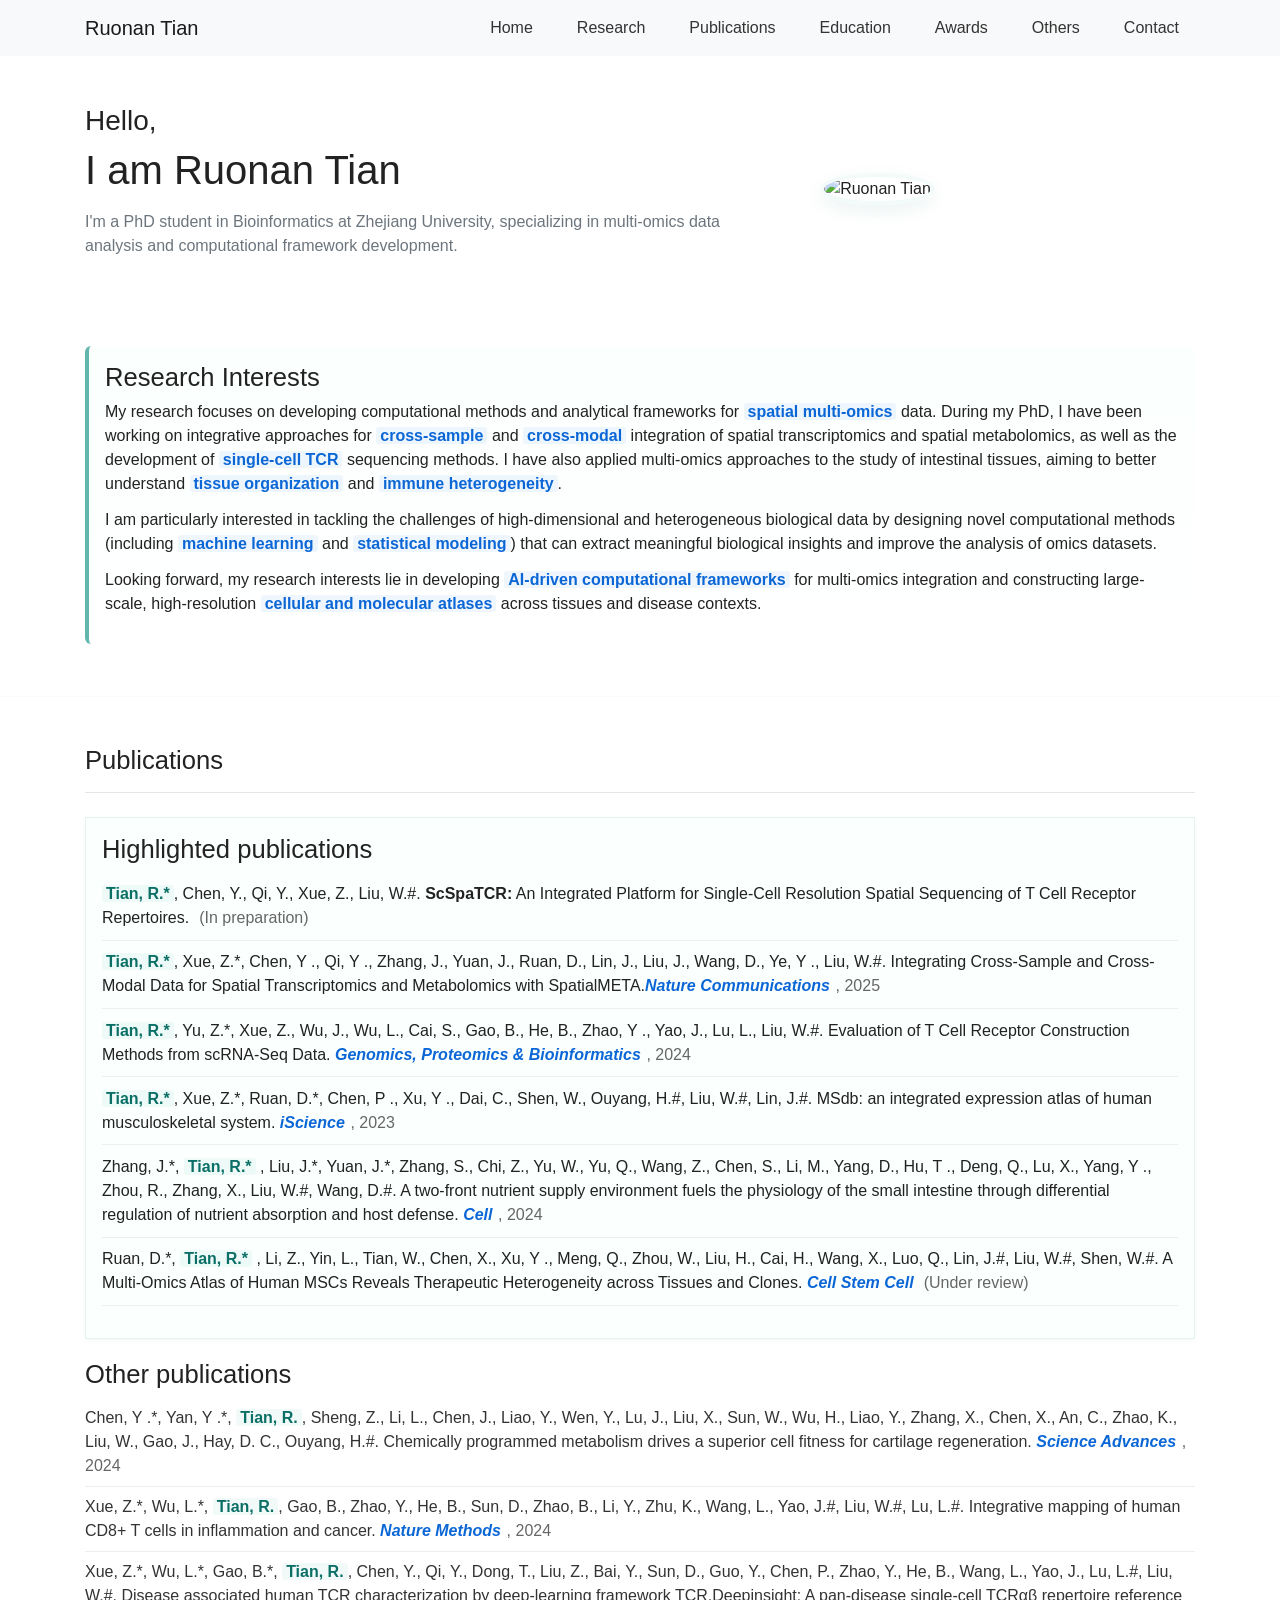
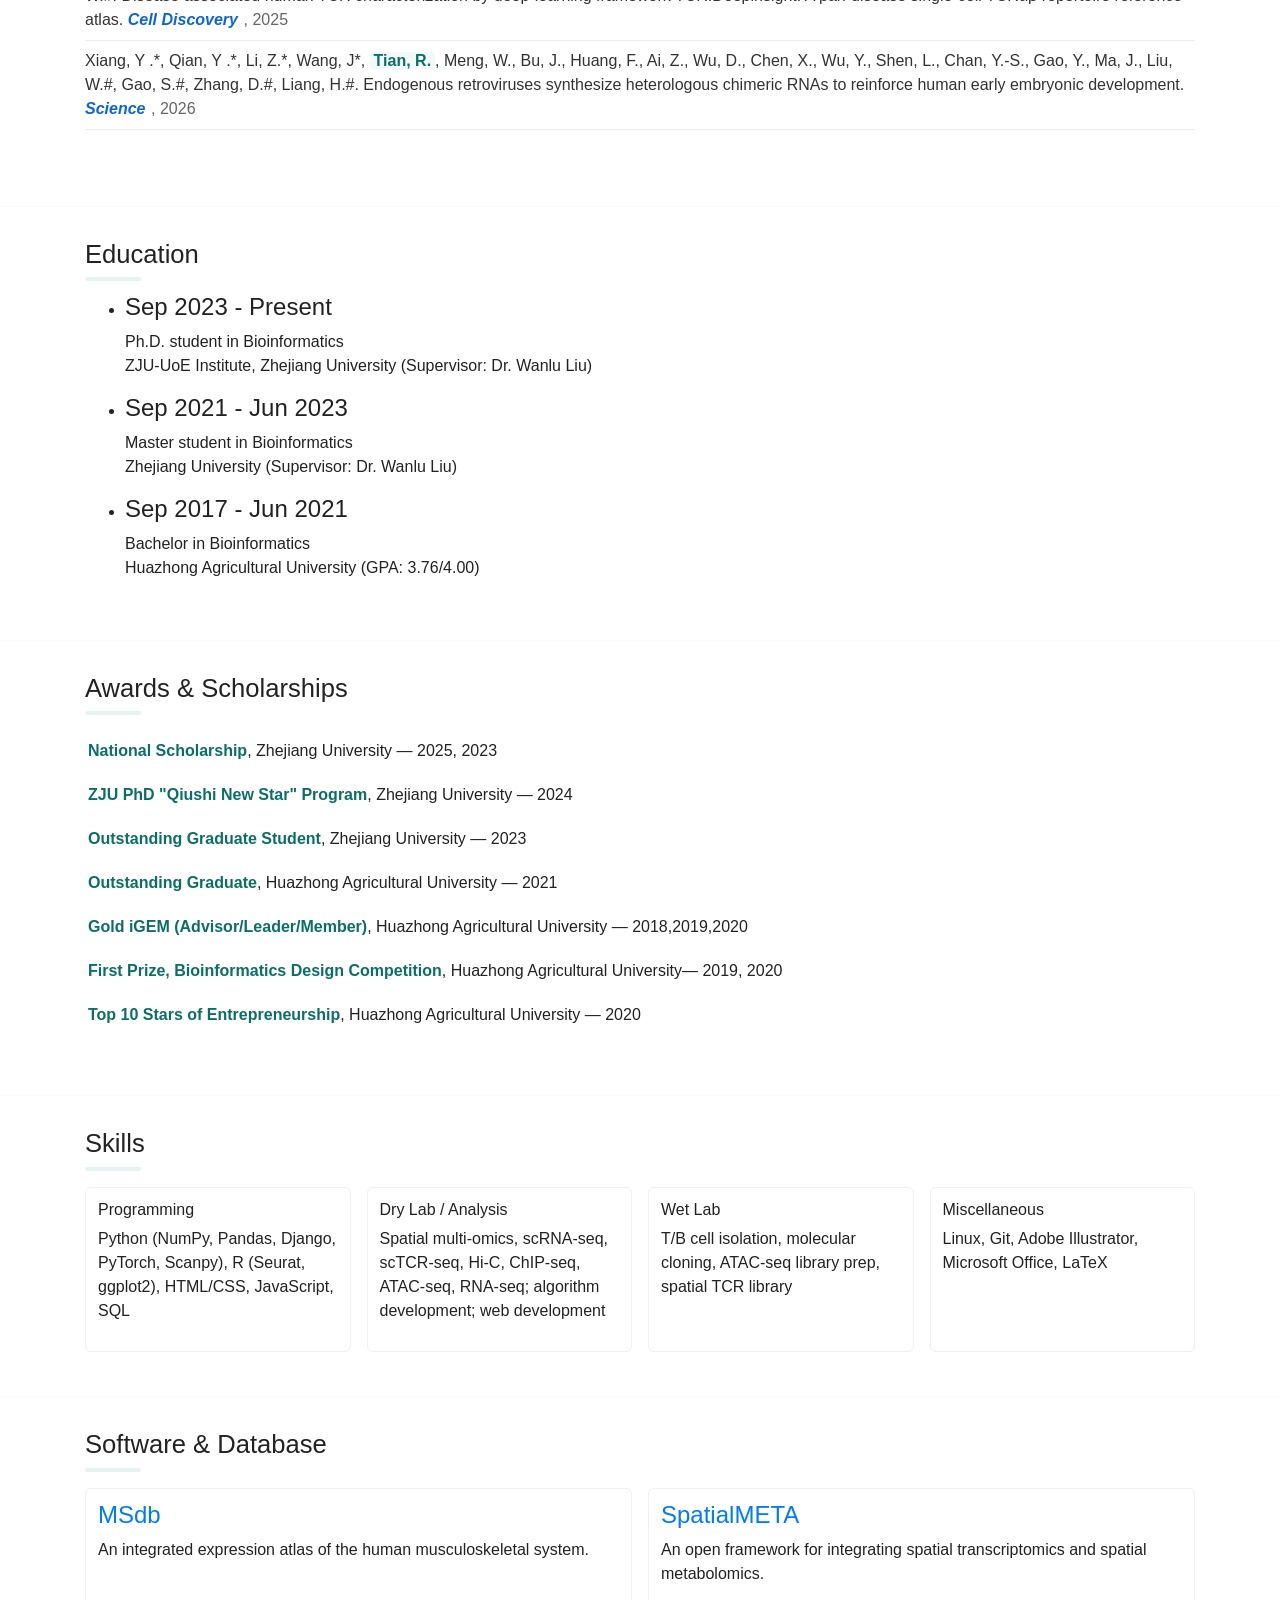
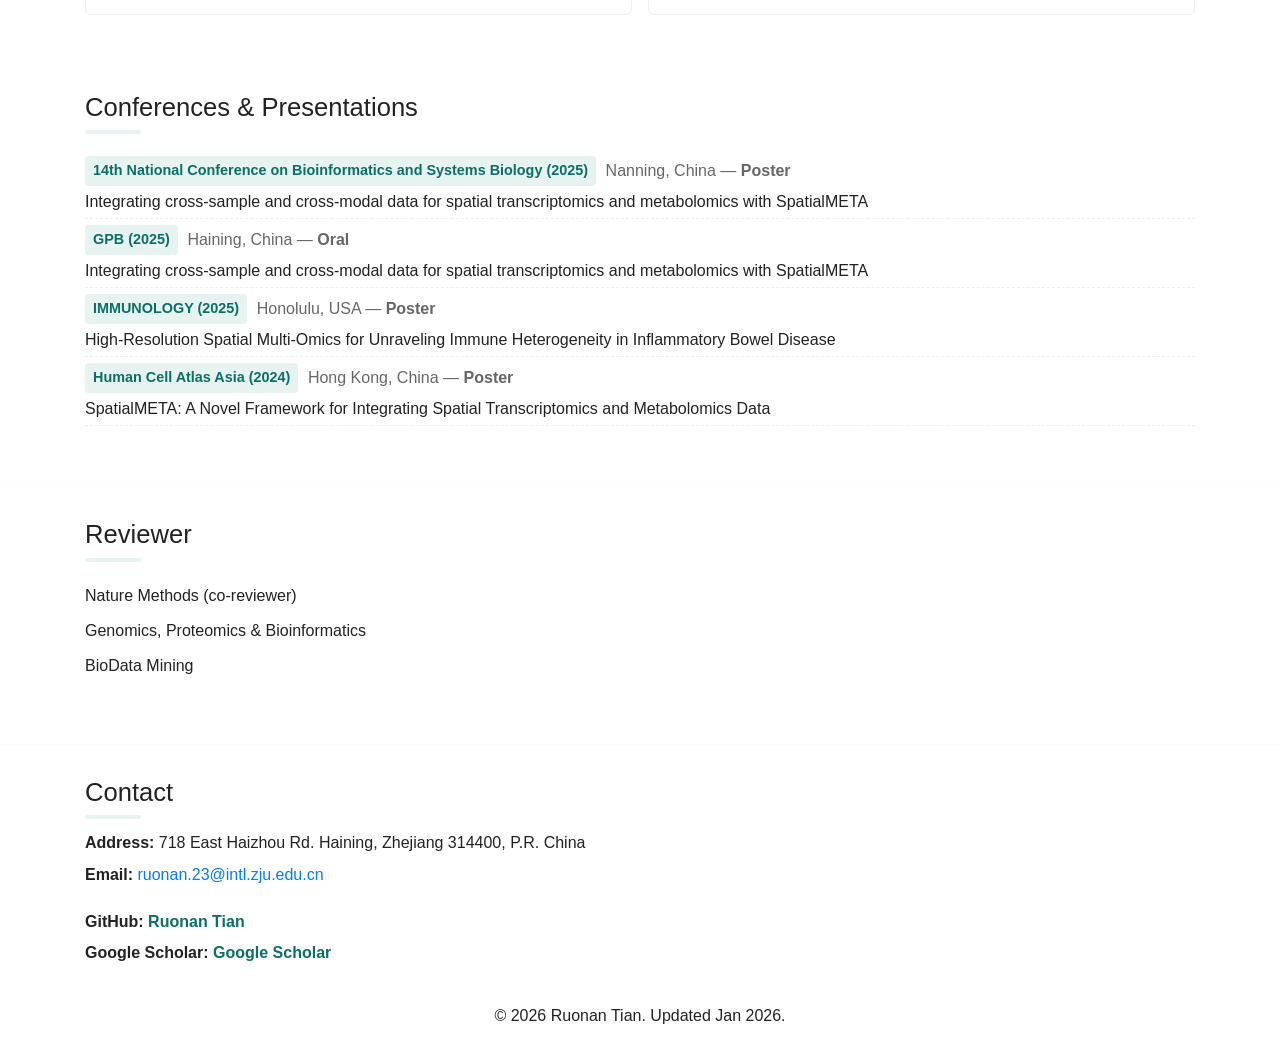
==== commit 3b446825: "update website update website" ====
--- a/index.html
+++ b/index.html
@@ -1,14 +1,10 @@
-<!DOCTYPE html>
+﻿<!DOCTYPE html>
 <html lang="en">
 <head>
 	<meta charset="UTF-8">
 	<title>Ruonan Tian | Ph.D. in Bioinformatics</title>
 	<link rel="stylesheet" href="bootstrap/css/bootstrap.min.css">
-	<link href="css/all.css" rel="stylesheet" media="screen">
-	<link href="css/vendor.css" rel="stylesheet">
-	<link href="css/Tigris.css" rel="stylesheet" media="screen">
 	<link href="css/custom.css" rel="stylesheet" media="screen">
-	<link rel="stylesheet" href="css/time.css">
 	<style>
 		.selected-pub { border-left: 4px solid #61b7ad; padding-left: 15px; background-color: #f9f9f9; margin-bottom: 20px; }
 		.other-pub { padding-left: 19px; margin-bottom: 15px; opacity: 0.85; }
@@ -17,55 +13,90 @@
 </head>
 <body>
 
-	<div id="loading">
-		<div id="loading-center">
-			<div class="spinner-grow" role="status"><span class="sr-only">Loading...</span></div>
-		</div>
-	</div>
-
-	<div class="menu-wrapper">
-		<button class="hamburger-menu">
-			<span class='hamburger'></span>
-			<span class='hamburger-overlay'></span>	
-		</button>
-		<div class="Menu ham-tilt">
-			<ul class="Menu-list">
-				<li class="Menu-list-item"><a href="#home">Home</a></li>
-				<li class="Menu-list-item"><a href="#education">Education</a></li>
-				<li class="Menu-list-item"><a href="#publications">Publications</a></li>
-				<li class="Menu-list-item"><a href="#awards">Awards</a></li>
-				<li class="Menu-list-item"><a href="#skills">Skills</a></li>
-				<li class="Menu-list-item"><a href="#software">Software & Database</a></li>
-				<li class="Menu-list-item"><a href="#contact">Contact</a></li>
-			</ul>
-		</div>
-	</div>
-
-	<section id="home" class="home-banner module-image js-height-full">
-		<div class="hero-banner-content d-flex align-items-center">
-			<div class="container">
-				<div class="d-table">
-					<div class="hero-banner-left d-table-cell w-60 v-align-middle">
-						<div class="intro">
-							<h3>Hello,</h3>
-							<h1>I am <span>Ruonan Tian</span></h1>
-							<p class="typed" data-elements="Ph.D. student in Bioinformatics., Researcher., Computational Biologist.">A </p>
-							<p style="color: #bbbbbb; margin-top: 15px;">
-								I specialize in multi-omics data analysis and computational framework development, with a focus on spatial transcriptomics and spatial metabolomics to decode cellular and immune heterogeneity in intestinal tissues.
-							</p>
-						</div>
+	<nav class="navbar navbar-light bg-light">
+		<div class="container d-flex justify-content-between align-items-center">
+			<a class="navbar-brand" href="#home">Ruonan Tian</a>
+			<ul class="nav">
+				<li class="nav-item"><a class="nav-link" href="#home">Home</a></li>
+				<li class="nav-item"><a class="nav-link" href="#research">Research</a></li>
+				<li class="nav-item"><a class="nav-link" href="#publications">Publications</a></li>
+				<li class="nav-item"><a class="nav-link" href="#education">Education</a></li>
+				<li class="nav-item"><a class="nav-link" href="#awards">Awards</a></li>
+				<li class="nav-item"><a class="nav-link" href="#skills">Others</a></li>
+				<li class="nav-item"><a class="nav-link" href="#contact">Contact</a></li>
+			</ul>
+		</div>
+	</nav>
+
+	<section id="home" class="home-banner py-5">
+		<div class="container">
+			<div class="row align-items-center">
+				<div class="col-md-7">
+					<h3>Hello,</h3>
+					<h1>I am <span>Ruonan Tian</span></h1>
+					<p class="text-muted mt-3">
+						I'm a PhD student in Bioinformatics at Zhejiang University, specializing in multi-omics data analysis and computational framework development.
+					</p>
+
+				</div>
+				<div class="col-md-3 text-center">
+					<img src="images/about.jpg" alt="Ruonan Tian" class="profile-photo img-fluid rounded-circle">
+				</div>
+		</div>
+	</section>
+
+
+	<!-- Research: prominent summary box -->
+	<section id="research" class="module py-4">
+		<div class="container">
+			<div class="research-highlight p-3 mb-3">
+				<h2 class="module-title">Research Interests</h2>
+				<p>
+					My research focuses on developing computational methods and analytical frameworks for <span class="ri-keyword">spatial multi-omics</span> data. During my PhD, I have been working on integrative approaches for <span class="ri-keyword">cross-sample</span> and <span class="ri-keyword">cross-modal</span> integration of spatial transcriptomics and spatial metabolomics, as well as the development of <span class="ri-keyword">single-cell TCR</span> sequencing methods. I have also applied multi-omics approaches to the study of intestinal tissues, aiming to better understand <span class="ri-keyword">tissue organization</span> and <span class="ri-keyword">immune heterogeneity</span>.
+				</p>
+				<p>
+					I am particularly interested in tackling the challenges of high-dimensional and heterogeneous biological data by designing novel computational methods (including <span class="ri-keyword">machine learning</span> and <span class="ri-keyword">statistical modeling</span>) that can extract meaningful biological insights and improve the analysis of omics datasets.
+				</p>
+				<p>
+					Looking forward, my research interests lie in developing <span class="ri-keyword">AI-driven computational frameworks</span> for multi-omics integration and constructing large-scale, high-resolution <span class="ri-keyword">cellular and molecular atlases</span> across tissues and disease contexts.
+				</p>
+			</div>
+		</div>
+	</section>
+	<!-- Publications moved up to be prominent -->
+	<section id="publications" class="module py-5">
+		<div class="container">
+			<div class="mb-4">
+				<h2 class="module-title">Publications</h2>
+				<hr>
+			</div>
+			<div class="row">
+				<div class="col-12">
+					<!-- Combined highlighted + other publications -->
+					<div class="highlight-box">
+					  <h3 class="module-title">Highlighted publications</h3>
+					  <ul class="list-unstyled highlighted-list">
+					    <li class="pub-item"><span class="author-highlight">Tian, R.*</span>, Chen, Y., Qi, Y., Xue, Z., Liu, W.#. <strong>ScSpaTCR:</strong> An Integrated Platform for Single-Cell Resolution Spatial Sequencing of T Cell Receptor Repertoires. <span class="pub-year">(In preparation)</span></li>
+					    <li class="pub-item"><span class="author-highlight">Tian, R.*</span>, Xue, Z.*, Chen, Y ., Qi, Y ., Zhang, J., Yuan, J., Ruan, D., Lin, J., Liu, J., Wang, D., Ye, Y ., Liu, W.#. Integrating Cross-Sample and Cross-Modal Data for Spatial Transcriptomics and Metabolomics with SpatialMETA.<span class="pub-journal">Nature Communications</span><span class="pub-year">, 2025</span></li>
+					    <li class="pub-item"><span class="author-highlight">Tian, R.*</span>, Yu, Z.*, Xue, Z., Wu, J., Wu, L., Cai, S., Gao, B., He, B., Zhao, Y ., Yao, J., Lu, L., Liu, W.#. Evaluation of T Cell Receptor Construction Methods from scRNA-Seq Data. <span class="pub-journal">Genomics, Proteomics &amp; Bioinformatics</span><span class="pub-year">, 2024</span></li>
+					    <li class="pub-item"><span class="author-highlight">Tian, R.*</span>, Xue, Z.*, Ruan, D.*, Chen, P ., Xu, Y ., Dai, C., Shen, W., Ouyang, H.#, Liu, W.#, Lin, J.#. MSdb: an integrated expression atlas of human musculoskeletal system. <span class="pub-journal">iScience</span><span class="pub-year">, 2023</span></li>
+					    <li class="pub-item">Zhang, J.*, <span class="author-highlight">Tian, R.*</span> , Liu, J.*, Yuan, J.*, Zhang, S., Chi, Z., Yu, W., Yu, Q., Wang, Z., Chen, S., Li, M., Yang, D., Hu, T ., Deng, Q., Lu, X., Yang, Y ., Zhou, R., Zhang, X., Liu, W.#, Wang, D.#. A two-front nutrient supply environment fuels the physiology of the small intestine through differential regulation of nutrient absorption and host defense. <span class="pub-journal">Cell</span><span class="pub-year">, 2024</span></li>
+					    <li class="pub-item">Ruan, D.*, <span class="author-highlight">Tian, R.*</span> , Li, Z., Yin, L., Tian, W., Chen, X., Xu, Y ., Meng, Q., Zhou, W., Liu, H., Cai, H., Wang, X., Luo, Q., Lin, J.#, Liu, W.#, Shen, W.#. A Multi-Omics Atlas of Human MSCs Reveals Therapeutic Heterogeneity across Tissues and Clones. <span class="pub-journal">Cell Stem Cell</span> <span class="pub-year">(Under review)</span></li>
+					  </ul>
 					</div>
-					<div class="hero-banner-right d-table-cell w-40 v-align-middle">
-						<div class="hero-right" id="scene">
-							<img data-depth="0.5" src="images/about.jpg" alt="Ruonan Tian">
-						</div>
+					<div class="other-publications">
+					  <h4 class="module-title">Other publications</h4>
+					  <ul class="list-unstyled pub-list">
+					    <li class="pub-item">Chen, Y .*, Yan, Y .*, <span class="author-highlight">Tian, R.</span>, Sheng, Z., Li, L., Chen, J., Liao, Y., Wen, Y., Lu, J., Liu, X., Sun, W., Wu, H., Liao, Y., Zhang, X., Chen, X., An, C., Zhao, K., Liu, W., Gao, J., Hay, D. C., Ouyang, H.#. Chemically programmed metabolism drives a superior cell fitness for cartilage regeneration. <span class="pub-journal">Science Advances</span><span class="pub-year">, 2024</span></li>
+					    <li class="pub-item">Xue, Z.*, Wu, L.*, <span class="author-highlight">Tian, R.</span>, Gao, B., Zhao, Y., He, B., Sun, D., Zhao, B., Li, Y., Zhu, K., Wang, L., Yao, J.#, Liu, W.#, Lu, L.#. Integrative mapping of human CD8+ T cells in inflammation and cancer. <span class="pub-journal">Nature Methods</span><span class="pub-year">, 2024</span></li>
+					    <li class="pub-item">Xue, Z.*, Wu, L.*, Gao, B.*, <span class="author-highlight">Tian, R.</span>, Chen, Y., Qi, Y., Dong, T., Liu, Z., Bai, Y., Sun, D., Guo, Y., Chen, P., Zhao, Y., He, B., Wang, L., Yao, J., Lu, L.#, Liu, W.#. Disease associated human TCR characterization by deep-learning framework TCR.Deepinsight: A pan-disease single-cell TCRαβ repertoire reference atlas. <span class="pub-journal">Cell Discovery</span><span class="pub-year">, 2025</span></li>
+					    <li class="pub-item">Xiang, Y .*, Qian, Y .*, Li, Z.*, Wang, J*, <span class="author-highlight">Tian, R.</span>, Meng, W., Bu, J., Huang, F., Ai, Z., Wu, D., Chen, X., Wu, Y., Shen, L., Chan, Y.-S., Gao, Y., Ma, J., Liu, W.#, Gao, S.#, Zhang, D.#, Liang, H.#. Endogenous retroviruses synthesize heterologous chimeric RNAs to reinforce human early embryonic development. <span class="pub-journal">Science</span><span class="pub-year">, 2026</span></li>
+					  </ul>
 					</div>
 				</div>
 			</div>
-		</div>	
-		<canvas class="background"></canvas>
-	</section>
-
+		</div>
+	</section>
 	<section id="education" class="module module-gray">
 		<div class="container">
 			<div class="module-header wow fadeInUp">
@@ -95,84 +126,28 @@
 			</div>
 		</div>
 	</section>
-
-	<section id="publications" class="module">
-		<div class="container">
-			<div class="module-header wow fadeInUp">
-				<h2 class="module-title">Publications</h2>
-				<div class="module-line"></div>
-			</div>
-			<div class="row">
-				<div class="col-sm-12">
-					
-					<h3 class="mb-4">First / Co-first Authorship</h3>
-					
-					<div class="selected-pub wow fadeInUp">
-						<span class="pub-label">Featured Publication</span>
-						<strong>Tian, R.*</strong>, Xue, Z.*, et al. Integrating Cross-Sample and Cross-Modal Data for Spatial Transcriptomics and Metabolomics with SpatialMETA. <em>Nature Communications</em>, 16, 8855 (2025). <a href="https://doi.org/10.1038/s41467-025-63915-z" target="_blank">DOI</a>
-					</div>
-
-					<div class="selected-pub wow fadeInUp">
-						<span class="pub-label">Featured Publication</span>
-						Zhang, J.*, <strong>Tian, R.*</strong>, et al. A two-front nutrient supply environment fuels the physiology of the small intestine through differential regulation of nutrient absorption and host defense. <em>Cell</em>, 187, 6251-6271.e20 (2024). <a href="https://doi.org/10.1016/j.cell.2024.08.012" target="_blank">DOI</a>
-					</div>
-
-					<div class="other-pub">
-						<strong>Tian, R.*</strong>, Yu, Z.*, et al. Evaluation of T Cell Receptor Construction Methods from scRNA-Seq Data. <em>Genomics, Proteomics & Bioinformatics</em>, 22, qzae086 (2024). <a href="https://doi.org/10.1093/gpbjnl/qzae086" target="_blank">DOI</a>
-					</div>
-
-					<div class="other-pub">
-						<strong>Tian, R.*</strong>, Xue, Z.*, et al. MSdb: an integrated expression atlas of human musculoskeletal system. <em>iScience</em>, 26, 106933 (2023). <a href="https://doi.org/10.1016/j.isci.2023.106933" target="_blank">DOI</a>
-					</div>
-
-					<div class="other-pub">
-						Ruan, D.*, <strong>Tian, R.*</strong>, et al. A Multi-Omics Atlas of Human MSCs Reveals Therapeutic Heterogeneity across Tissues and Clones. <em>With editor in Cell</em>.
-					</div>
-
-					<hr class="my-5">
-
-					<h3 class="mb-4">Co-author Publications</h3>
-					<div class="other-pub">
-						Xue, Z.*, Wu, L.*, <strong>Tian, R.</strong>, et al. Integrative mapping of human CD8+ T cells in inflammation and cancer. <em>Nature Methods</em>, 22, 435-445 (2024). <a href="https://doi.org/10.1038/s41592-024-02530-0" target="_blank">DOI</a>
-					</div>
-					<div class="other-pub">
-						Xue, Z.*, Wu, L.*, Gao, B.*, <strong>Tian, R.</strong>, et al. Disease associated human TCR characterization by deep-learning framework TCR. Deepinsight: A pan-disease single-cell TCRαβ repertoire reference atlas. <em>Cell Discovery</em>, 11, 82 (2025). <a href="https://doi.org/10.1038/s41421-025-00836-7" target="_blank">DOI</a>
-					</div>
-					<div class="other-pub">
-						Chen, Y.*, Yan, Y.*, <strong>Tian, R.</strong>, et al. Chemically programmed metabolism drives a superior cell fitness for cartilage regeneration. <em>Science Advances</em>, 10, eadp4408 (2024). <a href="https://doi.org/10.1126/sciadv.adp4408" target="_blank">DOI</a>
-					</div>
-					<div class="other-pub">
-						Xiang, Y.*, Qian, Y.*, Li, Z.*, Wang, J.*, <strong>Tian, R.</strong>, et al. Endogenous retroviruses synthesize heterologous chimeric RNAs to reinforce human early embryonic development. <em>Science</em>, Accepted.
-					</div>
-				</div>
-			</div>
-		</div>
-	</section>
-
+	<!-- Awards moved to its own section -->
 	<section id="awards" class="module module-gray">
 		<div class="container">
 			<div class="module-header wow fadeInUp">
 				<h2 class="module-title">Awards & Scholarships</h2>
 				<div class="module-line"></div>
 			</div>
-			<div class="row">
-				<div class="col-md-6">
-					<ul class="list-unstyled">
-						<li><strong>National Scholarship</strong> (2025, 2023)</li>
-						<li><strong>ZJU PhD "Qiushi New Star" Program</strong> (2024)</li>
-						<li><strong>Outstanding Graduate Student</strong>, ZJU (2023)</li>
-					</ul>
-				</div>
-				<div class="col-md-6">
-					<ul class="list-unstyled">
-						<li><strong>Gold iGEM</strong> (Advisor/Leader/Member) (2018-2020)</li>
-						<li><strong>First Prize</strong>, Bioinformatics Design Competition (2019, 2020)</li>
-						<li><strong>Top 10 Stars of Entrepreneurship</strong>, HZAU (2020)</li>
-					</ul>
-				</div>
-			</div>
-		</div>
-	</section>
+			<ul class="awards-list mt-3">
+				<li><strong>National Scholarship</strong>, Zhejiang University — 2025, 2023</li>
+				<li><strong>ZJU PhD "Qiushi New Star" Program</strong>, Zhejiang University — 2024</li>
+				<li><strong>Outstanding Graduate Student</strong>, Zhejiang University — 2023</li>
+				<li><strong>Outstanding Graduate</strong>, Huazhong Agricultural University — 2021</li>
+				<li><strong>Gold iGEM (Advisor/Leader/Member)</strong>, Huazhong Agricultural University — 2018,2019,2020</li>
+				<li><strong>First Prize, Bioinformatics Design Competition</strong>, Huazhong Agricultural University— 2019, 2020</li>
+				<li><strong>Top 10 Stars of Entrepreneurship</strong>, Huazhong Agricultural University — 2020</li>
+			</ul>
+		</div>
+	</section>
+
+	<!-- Duplicate Publications section removed: publications moved up for prominence -->
+
+	<!-- Removed duplicate Awards section (replaced earlier) -->
 
 	<section id="skills" class="module">
 		<div class="container">
@@ -180,18 +155,22 @@
 				<h2 class="module-title">Skills</h2>
 				<div class="module-line"></div>
 			</div>
-			<div class="row text-center">
-				<div class="col-md-4">
+			<div class="skills-grid mt-3">
+				<div class="skill-card">
 					<h4>Programming</h4>
-					<p>Python (PyTorch, Scanpy), R (Seurat), SQL, HTML/CSS/JS</p>
-				</div>
-				<div class="col-md-4">
-					<h4>Dry Lab</h4>
-					<p>Spatial Multi-omics, scRNA-seq, Algorithm & Web Development</p>
-				</div>
-				<div class="col-md-4">
+					<p>Python (NumPy, Pandas, Django, PyTorch, Scanpy), R (Seurat, ggplot2), HTML/CSS, JavaScript, SQL</p>
+				</div>
+				<div class="skill-card">
+					<h4>Dry Lab / Analysis</h4>
+					<p>Spatial multi-omics, scRNA-seq, scTCR-seq, Hi-C, ChIP-seq, ATAC-seq, RNA-seq; algorithm development; web development</p>
+				</div>
+				<div class="skill-card">
 					<h4>Wet Lab</h4>
-					<p>Molecular cloning, ATAC-seq library, Spatial TCR library</p>
+					<p>T/B cell isolation, molecular cloning, ATAC-seq library prep, spatial TCR library</p>
+				</div>
+				<div class="skill-card">
+					<h4>Miscellaneous</h4>
+					<p>Linux, Git, Adobe Illustrator, Microsoft Office, LaTeX</p>
 				</div>
 			</div>
 		</div>
@@ -203,16 +182,59 @@
 				<h2 class="module-title">Software & Database</h2>
 				<div class="module-line"></div>
 			</div>
-			<div class="row">
-				<div class="col-md-6">
+			<div class="software-list mt-3">
+				<div class="software-item">
 					<h4><a href="https://www.msdb.org.cn/" target="_blank">MSdb</a></h4>
-					<p>An integrated expression atlas of human musculoskeletal system</p>
-				</div>
-				<div class="col-md-6">
+					<p>An integrated expression atlas of the human musculoskeletal system.</p>
+				</div>
+				<div class="software-item">
 					<h4><a href="https://spatialmeta.readthedocs.io/en/latest/" target="_blank">SpatialMETA</a></h4>
-					<p>Integrating Cross-Sample and Cross-Modal Data for Spatial Transcriptomics and Metabolomics</p>
-				</div>
-			</div>
+					<p>An open framework for integrating spatial transcriptomics and spatial metabolomics.</p>
+				</div>
+			</div>
+		</div>
+	</section>
+
+	<!-- Conferences & Presentations -->
+	<section id="conferences" class="module">
+		<div class="container">
+			<div class="module-header wow fadeInUp">
+				<h2 class="module-title">Conferences & Presentations</h2>
+				<div class="module-line"></div>
+			</div>
+			<ul class="conferences-list mt-3">
+				<li class="conference-item">
+					<div class="conf-meta"><span class="conf-tag">14th National Conference on Bioinformatics and Systems Biology (2025)</span> <span class="conf-loc">Nanning, China — <strong>Poster</strong></span></div>
+					<div class="conf-title">Integrating cross-sample and cross-modal data for spatial transcriptomics and metabolomics with SpatialMETA</div>
+				</li>
+				<li class="conference-item">
+					<div class="conf-meta"><span class="conf-tag">GPB (2025)</span> <span class="conf-loc">Haining, China — <strong>Oral</strong></span></div>
+					<div class="conf-title">Integrating cross-sample and cross-modal data for spatial transcriptomics and metabolomics with SpatialMETA</div>
+				</li>
+				<li class="conference-item">
+					<div class="conf-meta"><span class="conf-tag">IMMUNOLOGY (2025)</span> <span class="conf-loc">Honolulu, USA — <strong>Poster</strong></span></div>
+					<div class="conf-title">High-Resolution Spatial Multi-Omics for Unraveling Immune Heterogeneity in Inflammatory Bowel Disease</div>
+				</li>
+				<li class="conference-item">
+					<div class="conf-meta"><span class="conf-tag">Human Cell Atlas Asia (2024)</span> <span class="conf-loc">Hong Kong, China — <strong>Poster</strong></span></div>
+					<div class="conf-title">SpatialMETA: A Novel Framework for Integrating Spatial Transcriptomics and Metabolomics Data</div>
+				</li>
+			</ul>
+		</div>
+	</section>
+
+	<!-- Reviewer -->
+	<section id="reviewer" class="module module-gray">
+		<div class="container">
+			<div class="module-header wow fadeInUp">
+				<h2 class="module-title">Reviewer</h2>
+				<div class="module-line"></div>
+			</div>
+			<ul class="reviewer-list mt-3">
+				<li>Nature Methods (co-reviewer)</li>
+				<li>Genomics, Proteomics &amp; Bioinformatics</li>
+				<li>BioData Mining</li>
+			</ul>
 		</div>
 	</section>
 
@@ -222,11 +244,14 @@
 				<h2 class="module-title">Contact</h2>
 				<div class="module-line"></div>
 			</div>
-			<div class="row text-center">
-				<div class="col-md-12">
+			<div class="row align-items-center contact-row">
+				<div class="col-md-6 contact-info text-md-left text-center">
 					<p><strong>Address:</strong> 718 East Haizhou Rd. Haining, Zhejiang 314400, P.R. China</p>
-					<p><strong>Email:</strong> ruonan.23@intl.zju.edu.cn</p>
-					<p><strong>GitHub:</strong> <a href="https://github.com/RuonanTian">Ruonan Tian</a></p>
+					<p><strong>Email:</strong> <a href="mailto:ruonan.23@intl.zju.edu.cn">ruonan.23@intl.zju.edu.cn</a></p>
+				</div>
+				<div class="col-md-6 contact-links text-md-left text-center">
+					<p><strong>GitHub:</strong> <a href="https://github.com/RuonanTian" target="_blank">Ruonan Tian</a></p>
+					<p><strong>Google Scholar:</strong> <a href="https://scholar.google.com/citations?user=3kvst1wAAAAJ&hl=zh-CN" target="_blank">Google Scholar</a></p>
 				</div>
 			</div>
 		</div>
@@ -238,8 +263,6 @@
 		</div>
 	</footer>
 
-	<script src="js/vendor.js"></script>
-	<script src="bootstrap/js/bootstrap.min.js"></script>
-	<script src="js/custom.js"></script>
+	<!-- All JS removed to keep the site simple and static -->
 </body>
-</html>
+</html>
--- a/css/custom.css
+++ b/css/custom.css
@@ -1 +1,116 @@
-/* Write your custom styles here */
+/* Minimal custom styles for a simple, static CV site */
+body {
+	font-family: -apple-system, BlinkMacSystemFont, "Segoe UI", Roboto, "Helvetica Neue", Arial, sans-serif;
+	color: #222;
+	background: #fff;
+	line-height: 1.5;
+}
+.module-title {
+	font-size: 1.6rem;
+	margin-bottom: 0.5rem;
+}
+.featured-publication {
+	box-shadow: 0 1px 0 rgba(0,0,0,0.03);
+}
+.featured-publication h4 { margin: .25rem 0; font-size: 1.05rem; }
+.featured-publication a { color: #187b73; font-weight: 600; }
+.other-pubs li { color: #333; }
+.nav .nav-link { color: #333; margin-left: 0.75rem; }
+.nav .nav-link:hover { color: #187b73; }
+
+/* Reduce visual noise from original animations */
+.wow { visibility: visible !important; }
+
+/* Small responsive tweaks */
+@media (max-width: 768px) {
+	.featured-publication { padding: 1rem; }
+}
+
+/* Publications list styles */
+.pub-list { list-style: none; padding-left: 0; margin-top: 0.5rem; }
+.pub-item { padding: 0.5rem 0; border-bottom: 1px solid #eee; }
+.pub-item strong { color: #222; }
+.pub-item em { color: #555; }
+
+/* Research block */
+#research p { margin-bottom: 0.75rem; }
+#research ul { margin-top: 0.5rem; }
+
+/* Make publications readable on small screens */
+@media (max-width: 576px) {
+  .pub-item { font-size: 0.95rem; }
+}
+
+/* Highlight main author name */
+.author-highlight { font-weight: 700; color: #0b6f66; background: rgba(97,183,173,0.08); padding: 0 4px; border-radius: 3px; }
+
+/* Highlighted publications box */
+.highlight-box { border: 1px solid #e6f3f1; background: #fbfffe; padding: 1rem; margin-bottom: 1.25rem; box-shadow: 0 2px 6px rgba(11,111,102,0.04); }
+.highlight-box .module-title { margin-bottom: 0.5rem; }
+.highlighted-list .pub-item { padding: 0.6rem 0; }
+
+/* Journal and year styling */
+.pub-journal { font-style: italic; color: #0b66d6; font-weight: 700; }
+.pub-year { color: #666; margin-left: 0.35rem; }
+
+.other-publications .pub-item { color: #333; }
+
+/* Awards vertical layout */
+.awards-list { list-style: none; padding-left: 0; }
+.awards-list li { padding: .5rem 0; border-left: 3px solid transparent; margin-bottom: .25rem; }
+.awards-list li strong { color: #0b6f66; }
+
+/* Skills layout */
+.skills-grid { display: flex; gap: 1rem; flex-wrap: wrap; }
+.skill-card { flex: 1 1 240px; border: 1px solid #f0f0f0; padding: 0.75rem; border-radius: 6px; background: #fff; }
+.skill-card h4 { margin-top: 0; font-size: 1rem; }
+
+/* Software & Database */
+.software-list { display: grid; grid-template-columns: repeat(auto-fit,minmax(220px,1fr)); gap: 1rem; }
+.software-item { border: 1px solid #f0f0f0; padding: .75rem; border-radius:6px; }
+
+/* Conferences & Reviewer */
+.conferences-list, .reviewer-list { list-style: none; padding-left: 0; }
+.conferences-list li, .reviewer-list li { padding: .35rem 0; }
+
+/* Section spacing and visual separation */
+.module { padding-top: 2rem; padding-bottom: 2rem; }
+.module + .module { margin-top: 0.75rem; border-top: 1px solid #fbfbfb; }
+.module-header { margin-bottom: 0.75rem; }
+.module-line { height: 4px; width: 56px; background: #e6f3f1; margin-top: 0.5rem; border-radius: 2px; }
+
+/* Contact formatting */
+.contact-row { gap: 1rem; }
+.contact-info p, .contact-links p { margin-bottom: 0.45rem; }
+.contact-links a { color: #0b6f66; font-weight: 600; text-decoration: none; }
+.contact-links a:hover { text-decoration: underline; }
+
+
+/* Profile photo */
+.profile-photo { max-width: 240px; border: 4px solid #f3fbfa; box-shadow: 0 6px 18px rgba(11,111,102,0.08); }
+
+/* Research highlight box */
+.research-highlight { border-left: 4px solid #61b7ad; background: linear-gradient(180deg,#fbfffe, #ffffff); border-radius:6px; }
+.research-highlight h2 { margin-top: 0; }
+
+/* Research keyword highlight */
+.ri-keyword { font-weight: 700; color: #0b66d6; background: rgba(11,102,214,0.06); padding: 0 4px; border-radius: 3px; }
+
+/* Conferences */
+.conference-item { display: block; padding: 0.6rem 0; border-bottom: 1px dashed #eee; }
+.conf-meta { display: flex; gap: 0.6rem; align-items: center; flex-wrap: nowrap; }
+.conf-tag { background: #e6f3f1; color: #0b6f66; padding: 0.25rem 0.5rem; border-radius: 4px; font-weight: 700; font-size: 0.9rem; display: inline-block; }
+.conf-loc { color: #666; display: inline-block; }
+.conf-detail { color: #333; }
+.conf-title { display: block; margin-top: 0.5rem; color: #222; font-weight: 600; line-height: 1.35; }
+
+/* Conference multi-line layout */
+.conf-meta { display:flex; gap:0.6rem; align-items:center; }
+.conf-loc { color:#666; }
+.conf-title { margin-top:0.35rem; color:#222; font-weight:500; }
+
+@media (max-width: 576px) {
+	.profile-photo { max-width: 140px; margin-bottom: 0.75rem; }
+	.conf-meta { flex-wrap: wrap; gap: 0.4rem; }
+	.conf-title { margin-top: 0.4rem; }
+}
